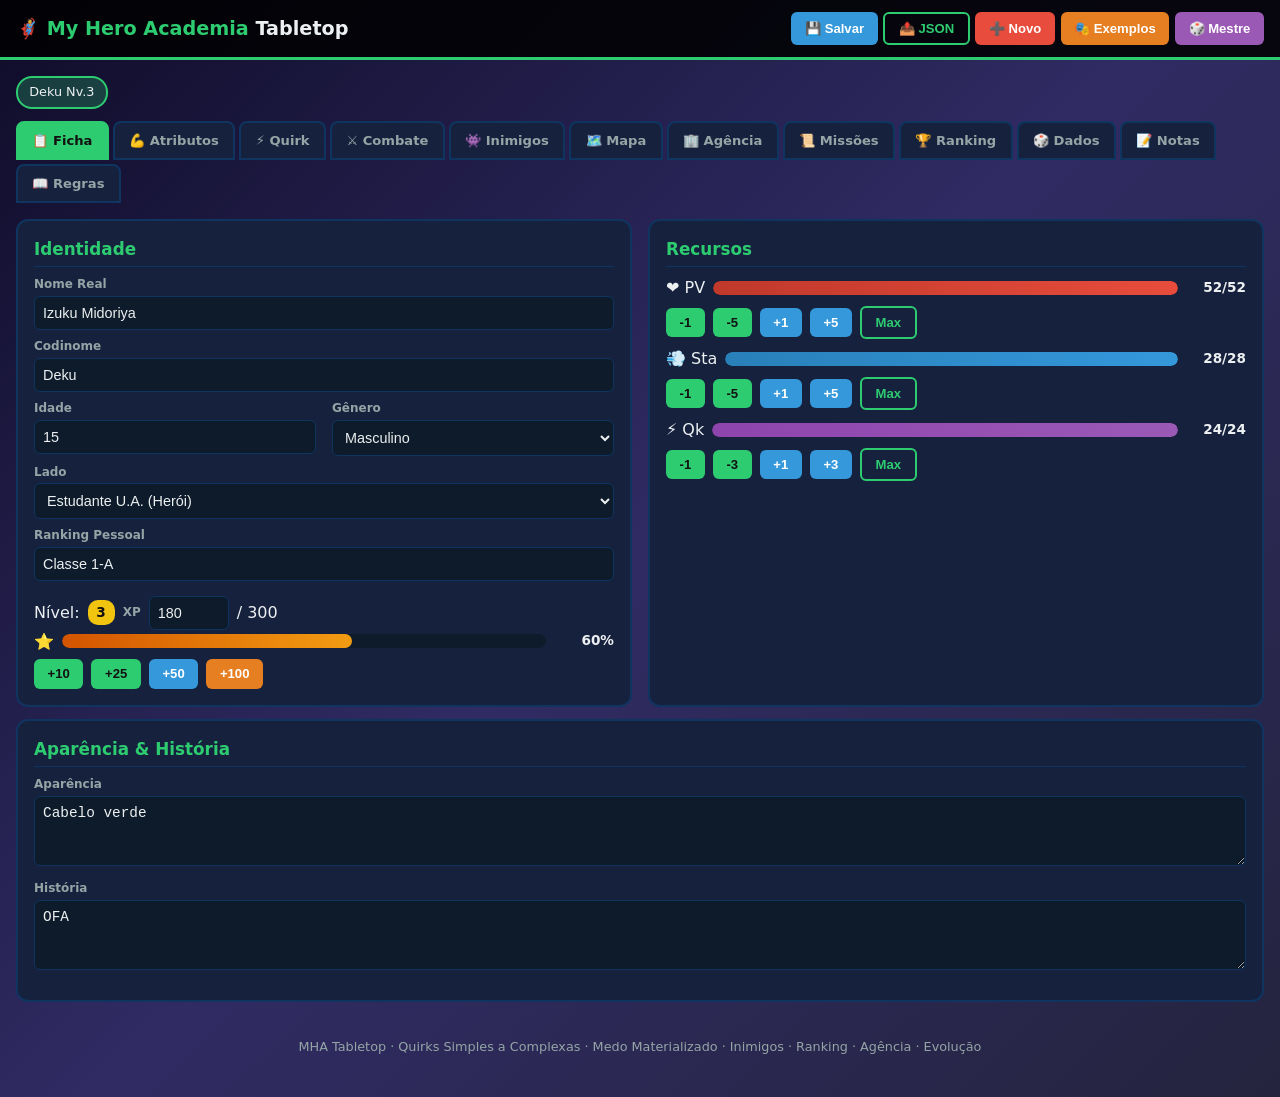
==== index.html @ 3d757f5c "Add files via upload" ====
<!DOCTYPE html>
<html lang="pt-BR">
<head>
  <meta charset="UTF-8">
  <meta name="viewport" content="width=device-width, initial-scale=1.0">
  <title>MHA Tabletop RPG — Quirks Complexas</title>
  <link rel="stylesheet" href="style.css">
</head>
<body>
  <header>
    <h1>🦸 <span>My Hero Academia</span> Tabletop</h1>
    <div class="btns">
      <button class="b" id="btnSave">💾 Salvar</button>
      <button class="g" id="btnExport">📤 JSON</button>
      <button class="d" id="btnNew">➕ Novo</button>
      <button class="o" id="btnPreset">🎭 Exemplos</button>
      <button class="p" id="btnMestre">🎲 Mestre</button>
    </div>
  </header>

  <div class="wrap">
    <div class="chips" id="charChips"></div>

    <div class="tabs" id="tabs">
      <div class="tab on" data-p="ficha">📋 Ficha</div>
      <div class="tab" data-p="atributos">💪 Atributos</div>
      <div class="tab" data-p="quirk">⚡ Quirk</div>
      <div class="tab" data-p="combate">⚔️ Combate</div>
      <div class="tab" data-p="inimigos">👾 Inimigos</div>
      <div class="tab" data-p="mapa">🗺️ Mapa</div>
      <div class="tab" data-p="agencia">🏢 Agência</div>
      <div class="tab" data-p="missoes">📜 Missões</div>
      <div class="tab" data-p="ranking">🏆 Ranking</div>
      <div class="tab" data-p="dados">🎲 Dados</div>
      <div class="tab" data-p="notas">📝 Notas</div>
      <div class="tab" data-p="regras">📖 Regras</div>
      <div class="tab hid" data-p="mestre" id="tabMestre">🎲 Mestre</div>
    </div>

    <!-- FICHA -->
    <div class="panel on" id="p-ficha">
      <div class="grid">
        <div class="card" id="idCard">
          <h2>Identidade</h2>
          <label>Nome Real</label><input id="nome" type="text" placeholder="Izuku Midoriya">
          <label>Codinome</label><input id="codinome" type="text" placeholder="Deku">
          <div class="grid">
            <div><label>Idade</label><input id="idade" type="number" value="15" min="1"></div>
            <div><label>Gênero</label><select id="genero">
                <option>Masculino</option>
                <option>Feminino</option>
                <option>Outro</option>
              </select></div>
          </div>
          <label>Lado</label>
          <select id="lado">
            <option>Estudante U.A. (Herói)</option>
            <option>Herói Profissional</option>
            <option>Vilão</option>
            <option>Vigilante</option>
            <option>Civil / Quirkless</option>
            <option>Liga dos Vilões</option>
          </select>
          <label>Ranking Pessoal</label><input id="ranking" type="text" placeholder="Classe 1-A / Rank C">
          <div id="vilBox" class="hid">
            <label>Organização</label><input id="orgV" type="text">
            <label>Objetivo</label><textarea id="objV"></textarea>
            <label>Perigo</label><select id="perigo">
              <option>C</option>
              <option>B</option>
              <option selected>A</option>
              <option>S</option>
              <option>SS</option>
            </select>
          </div>
          <div class="row" style="margin-top:.4rem">
            <span>Nível:</span> <span class="lv" id="lv">1</span>
            <label style="margin:0">XP</label>
            <input id="xp" type="number" value="0" min="0" style="width:80px;margin:0">
            <span>/ <span id="xpNeed">100</span></span>
          </div>
          <div class="bar-wrap"><span>⭐</span>
            <div class="bar">
              <div class="fill xp" id="xpBar" style="width:0%"></div>
            </div><span class="val" id="xpPct">0%</span>
          </div>
          <div class="row"><button id="xp10">+10</button><button id="xp25">+25</button><button class="b"
              id="xp50">+50</button><button class="o" id="xp100">+100</button></div>
        </div>
        <div class="card">
          <h2>Recursos</h2>
          <div class="bar-wrap"><span>❤️ PV</span>
            <div class="bar">
              <div class="fill hp" id="hpBar" style="width:100%"></div>
            </div><span class="val"><span id="hpA">30</span>/<span id="hpM">30</span></span>
          </div>
          <div class="row"><button data-r="hp" data-n="-1">-1</button><button data-r="hp" data-n="-5">-5</button><button
              class="b" data-r="hp" data-n="1">+1</button><button class="b" data-r="hp" data-n="5">+5</button><button
              class="g" data-r="hp" data-n="max">Max</button></div>
          <div class="bar-wrap" style="margin-top:.5rem"><span>💨 Sta</span>
            <div class="bar">
              <div class="fill st" id="stBar" style="width:100%"></div>
            </div><span class="val"><span id="stA">20</span>/<span id="stM">20</span></span>
          </div>
          <div class="row"><button data-r="st" data-n="-1">-1</button><button data-r="st" data-n="-5">-5</button><button
              class="b" data-r="st" data-n="1">+1</button><button class="b" data-r="st" data-n="5">+5</button><button
              class="g" data-r="st" data-n="max">Max</button></div>
          <div class="bar-wrap" style="margin-top:.5rem"><span>⚡ Qk</span>
            <div class="bar">
              <div class="fill qk" id="qkBar" style="width:100%"></div>
            </div><span class="val"><span id="qkA">15</span>/<span id="qkM">15</span></span>
          </div>
          <div class="row"><button data-r="qk" data-n="-1">-1</button><button data-r="qk" data-n="-3">-3</button><button
              class="b" data-r="qk" data-n="1">+1</button><button class="b" data-r="qk" data-n="3">+3</button><button
              class="g" data-r="qk" data-n="max">Max</button></div>
        </div>
      </div>
      <div class="card">
        <h2>Aparência & História</h2>
        <label>Aparência</label><textarea id="apar"></textarea>
        <label>História</label><textarea id="hist"></textarea>
      </div>
    </div>

    <!-- ATRIBUTOS -->
    <div class="panel" id="p-atributos">
      <div class="grid">
        <div class="card">
          <h2>Oficiais (1-10)</h2>
          <div class="srow"><span class="slab">💥 Poder</span><input id="aPod" type="number" min="1" max="10" value="3"
              style="width:55px">
            <div class="sbar">
              <div class="sfill" id="bPod"></div>
            </div>
          </div>
          <div class="srow"><span class="slab">🏃 Velocidade</span><input id="aVel" type="number" min="1" max="10"
              value="3" style="width:55px">
            <div class="sbar">
              <div class="sfill" id="bVel"></div>
            </div>
          </div>
          <div class="srow"><span class="slab">🎯 Técnica</span><input id="aTec" type="number" min="1" max="10"
              value="3" style="width:55px">
            <div class="sbar">
              <div class="sfill" id="bTec"></div>
            </div>
          </div>
          <div class="srow"><span class="slab">🧠 Inteligência</span><input id="aInt" type="number" min="1" max="10"
              value="3" style="width:55px">
            <div class="sbar">
              <div class="sfill" id="bInt"></div>
            </div>
          </div>
          <div class="srow"><span class="slab">🤝 Cooperatividade</span><input id="aCoo" type="number" min="1" max="10"
              value="3" style="width:55px">
            <div class="sbar">
              <div class="sfill" id="bCoo"></div>
            </div>
          </div>
        </div>
        <div class="card">
          <h2>Sistema (d20)</h2>
          <div class="grid">
            <div><label>Força</label><input id="sFor" type="number" value="10" min="1" max="30"></div>
            <div><label>Agilidade</label><input id="sAgi" type="number" value="10" min="1" max="30"></div>
            <div><label>Resistência</label><input id="sRes" type="number" value="10" min="1" max="30"></div>
            <div><label>Inteligência</label><input id="sInt" type="number" value="10" min="1" max="30"></div>
            <div><label>Carisma</label><input id="sCar" type="number" value="10" min="1" max="30"></div>
            <div><label>Controle Quirk</label><input id="sCon" type="number" value="10" min="1" max="30"></div>
          </div>
          <div style="margin-top:.6rem;background:#0d1b2a;padding:.5rem;border-radius:8px"><strong>Mods:</strong> <span
              id="mods" style="color:var(--y)"></span></div>
          <button class="b" id="btnRecalc" style="margin-top:.5rem">🔄 Recalcular Recursos</button>
        </div>
      </div>
    </div>

    <!-- QUIRK + EVOLUÇÃO -->
    <div class="panel" id="p-quirk">
      <div class="grid">
        <div class="card">
          <h2>Quirk</h2>
          <label>Nome</label><input id="qNome" type="text" placeholder="Ex: One For All / Medo Materializado">
          <label>Tipo</label>
          <select id="qTipo">
            <option>Emitter</option>
            <option>Transformation</option>
            <option>Mutant</option>
            <option>Composite / Especial</option>
          </select>
          <label>Complexidade</label>
          <select id="qComp">
            <option value="simples">Simples (efeito direto e fixo)</option>
            <option value="moderada">Moderada (condições ou escala)</option>
            <option value="complexa" selected>Complexa (narrativa / crença / variáveis)</option>
          </select>
          <label>Descrição Geral</label><textarea id="qDesc" placeholder="O que o Quirk faz em poucas palavras"></textarea>
          <label>Mecânica Especial (regras detalhadas)</label>
          <textarea id="qMec" style="min-height:90px" placeholder="Ex: O poder escala com o número de NPCs que acreditam no herói. 1-3 crentes = nível básico; 4-10 = +1d6; 11+ = vantagem e efeito maximizado. O Mestre determina a crença dos NPCs baseado em ações, reputação e narrativa."></textarea>
          <label>Limitações / Preço</label><textarea id="qLim" placeholder="Ex: Precisa de pelo menos 1 crente; se ninguém acreditar, o Quirk falha ou causa feedback"></textarea>
          <div class="grid">
            <div><label>Custo Energia base</label><input id="qCusto" type="number" value="2" min="0"></div>
            <div><label>Nível do Quirk</label><input id="qLv" type="number" value="1" min="1" max="10"></div>
          </div>
          <label>Alcance</label><input id="qAlc" type="text" placeholder="Ex: Toque / 10m / Visual / Global (com crença)">
          <label>Duração</label><input id="qDur" type="text" placeholder="Ex: Instantâneo / 1 turno / Enquanto houver crentes">
          <label>XP do Quirk</label><input id="qXP" type="number" value="0" min="0">
          <div class="bar-wrap"><span>Quirk XP</span>
            <div class="bar">
              <div class="fill xp" id="qXPBar" style="width:0%"></div>
            </div><span class="val" id="qXPPct">0%</span>
          </div>
          <div class="row"><button id="qxp10">+10 QXP</button><button id="qxp25">+25 QXP</button><button class="o"
              id="btnEvolve">⚡ Evoluir Quirk</button></div>
        </div>
        <div class="card">
          <h2>Habilidades & Técnicas</h2>
          <div id="abList"></div>
          <input id="abN" type="text" placeholder="Nome da habilidade / técnica">
          <textarea id="abD" placeholder="Descrição + custo + condições especiais" style="min-height:50px"></textarea>
          <button id="btnAddAb">➕ Adicionar</button>
          <div style="margin-top:.8rem;background:#0d1b2a;padding:.6rem;border-radius:8px;font-size:.82rem;color:var(--m)">
            <strong style="color:var(--y)">Evolução de Quirk:</strong><br>
            Precisa de QXP = Nível do Quirk × 50.<br>
            Ao evoluir: +1 Nível de Quirk, pode reduzir limitação, aumentar escala, criar nova habilidade ou aprimorar mecânica complexa (Mestre aprova).
          </div>
          <div style="margin-top:.8rem;background:#0d1b2a;padding:.6rem;border-radius:8px;font-size:.82rem;color:var(--m)">
            <strong style="color:var(--y)">Como adaptar Quirks complexas:</strong><br>
            • <strong>Simples:</strong> efeito fixo (ex: jato de fogo 2d6, custo 2).<br>
            • <strong>Moderada:</strong> tem escala ou condição (ex: mais forte com velocidade).<br>
            • <strong>Complexa:</strong> depende de narrativa, NPCs, crença, emoções, etc. O Mestre julga o efeito caso a caso usando a Mecânica Especial.
          </div>
        </div>
      </div>
      <div class="card" style="margin-top:1rem">
        <h2>Exemplos de Quirks (copie e adapte)</h2>
        <div style="font-size:.85rem;color:var(--m);line-height:1.5">
          <p style="margin-bottom:.5rem"><strong style="color:var(--g)">Simples — Explosão (Bakugo):</strong> Emitter. Cria explosões nas mãos usando suor nitroglicerina. Custo 2. Limitação: fadiga e suor necessário.</p>
          <p style="margin-bottom:.5rem"><strong style="color:var(--y)">Moderada — Hardening (Kirishima):</strong> Transformation. Endurece o corpo. Custo 1/turno. Escala com Nível do Quirk (mais resistência).</p>
          <p style="margin-bottom:.5rem"><strong style="color:var(--o)">Complexa — Medo Materializado (exemplo original):</strong> Emitter / Especial. O usuário sente o medo das pessoas próximas e materializa manifestações físicas desse medo (criaturas, objetos, distorções). Quanto mais intenso e compartilhado o medo, mais poderosas e duradouras as manifestações. O usuário sofre feedback emocional proporcional.</p>
          <p style="margin-bottom:.5rem"><strong style="color:var(--p)">Complexa — New Order (inspirado):</strong> Pode impor regras temporárias na realidade falando, mas só funciona se o alvo ou testemunhas aceitarem minimamente a autoridade do usuário. Custo alto + desgaste mental.</p>
        </div>
        <button class="b" id="btnExMedo" style="margin-top:.5rem">📋 Carregar exemplo "Medo Materializado"</button>
      </div>
    </div>

    <!-- COMBATE -->
    <div class="panel" id="p-combate">
      <div class="grid">
        <div class="card">
          <h2>Iniciativa</h2>
          <div class="row">
            <input id="iName" type="text" placeholder="Nome" style="flex:1">
            <input id="iVal" type="number" placeholder="Ini" style="width:70px">
            <button id="btnAddIni">➕</button>
          </div>
          <ul class="ilist" id="iList"></ul>
          <div class="row" style="margin-top:.4rem">
            <button class="b" id="btnNext">➡️ Próximo</button>
            <button class="d" id="btnClrIni">Limpar</button>
            <button class="g" id="btnRollIni">🎲 Rolar Todos</button>
          </div>
          <h2 style="margin-top:1rem">Atacar</h2>
          <label>CA do Alvo (0 = 12 padrão)</label><input id="alvoCA" type="number" value="12" min="0">
          <label>Nome do Alvo</label><input id="alvoNome" type="text" placeholder="Vilão / Inimigo">
          <div style="display:flex;flex-direction:column;gap:.35rem;margin-top:.4rem">
            <button id="atkBas">👊 Ataque Básico (1d6+Poder/2)</button>
            <button class="p" id="atkEsp">💥 Especial −3 Energia (2d6+Poder)</button>
            <button class="b" id="atkQuirk">⚡ Quirk −custo (1d8+Ctrl/2)</button>
            <button class="o" id="atkPlus">🔥 PLUS ULTRA! −5 (vantagem + 2d6+Poder)</button>
          </div>
          <div id="atkRes" class="res hid"></div>
        </div>
        <div class="card">
          <h2>Log de Combate</h2>
          <div class="log" id="cLog" style="max-height:360px"></div>
          <div class="row" style="margin-top:.5rem">
            <button class="g" id="actEsq">🛡️ Esquiva</button>
            <button class="b" id="actDef">🧱 Defesa (+2 CA)</button>
            <button class="d" id="clrLog">Limpar Log</button>
          </div>
        </div>
      </div>
    </div>

    <!-- INIMIGOS -->
    <div class="panel" id="p-inimigos">
      <div class="grid">
        <div class="card">
          <h2>👾 Criar / Gerar Inimigo</h2>
          <label>Nome</label><input id="enNome" type="text" placeholder="deixe vazio para gerar">
          <label>Tipo</label>
          <select id="enTipo">
            <option>Vilão Rank C</option>
            <option>Vilão Rank B</option>
            <option selected>Vilão Rank A</option>
            <option>Vilão Rank S</option>
            <option>Lacaio</option>
            <option>Nomu</option>
            <option>Herói Rival</option>
          </select>
          <div class="row" style="margin-top:.4rem">
            <button class="b" id="btnGenEn">🎲 Gerar</button>
            <button class="d" id="btnAddEn">➕ Adicionar Manual</button>
            <button class="g" id="btnClrEn">Limpar Lista</button>
          </div>
          <div style="margin-top:.8rem">
            <label>PV</label><input id="enPV" type="number" value="25">
            <label>CA</label><input id="enCA" type="number" value="13">
            <label>Poder</label><input id="enPod" type="number" value="3">
            <label>Quirk</label><input id="enQuirk" type="text" placeholder="Nome do Quirk">
          </div>
        </div>
        <div class="card">
          <h2>Inimigos Ativos</h2>
          <div id="enList"></div>
        </div>
      </div>
    </div>

    <!-- MAPA -->
    <div class="panel" id="p-mapa">
      <div class="card">
        <h2>🗺️ Mapa</h2>
        <div class="row" style="margin-bottom:.6rem">
          <button class="b" id="mmChar">👤 Personagem</button>
          <button class="g" id="mmWall">🧱 Parede</button>
          <button class="o" id="mmCover">🛡️ Cobertura</button>
          <button class="d" id="mmClear">🗑️ Limpar célula</button>
          <button class="p" id="mmReset">🔄 Reset</button>
          <select id="mapSize">
            <option value="8">8×8</option>
            <option value="10" selected>10×10</option>
            <option value="12">12×12</option>
          </select>
        </div>
        <div style="overflow:auto">
          <div class="mgrid" id="mapGrid"></div>
        </div>
        <p style="margin-top:.5rem;font-size:.8rem;color:var(--m)">Célula: <strong id="selCell">—</strong> · Tokens:
          <span id="mapN">0</span></p>
      </div>
    </div>

    <!-- AGÊNCIA -->
    <div class="panel" id="p-agencia">
      <div class="grid">
        <div class="card">
          <h2>🏢 Agência</h2>
          <label>Nome</label><input id="agNome" type="text" placeholder="Might Agency">
          <label>Líder</label><input id="agLider" type="text">
          <label>Rank</label>
          <select id="agRank">
            <option>D</option>
            <option>C</option>
            <option selected>B</option>
            <option>A</option>
            <option>S</option>
          </select>
          <label>Reputação (0-100)</label><input id="agRep" type="number" value="20" min="0" max="100">
          <div class="bar-wrap"><span>Rep</span>
            <div class="bar">
              <div class="fill xp" id="agRepBar" style="width:20%"></div>
            </div><span class="val" id="agRepV">20</span>
          </div>
          <label>XP da Agência</label><input id="agXP" type="number" value="0" min="0">
          <div class="row"><button id="agxp10">+10 AXP</button><button id="agxp25">+25 AXP</button><button class="o"
              id="btnAgRank">⬆️ Subir Rank</button></div>
          <label>Membros</label><textarea id="agMem"></textarea>
          <label>Recursos</label><textarea id="agRec"></textarea>
        </div>
        <div class="card">
          <h2>Rank da Agência</h2>
          <ul style="padding-left:1.1rem;font-size:.85rem;color:var(--m)">
            <li><strong>D:</strong> 0 Rep · missões locais · +5 XP</li>
            <li><strong>C:</strong> 20 Rep · 1 sidekick · +10 XP</li>
            <li><strong>B:</strong> 40 Rep · 2-3 sidekicks · +15 XP</li>
            <li><strong>A:</strong> 65 Rep · equipe · +25 XP</li>
            <li><strong>S:</strong> 85 Rep · recursos máximos · +40 XP</li>
          </ul>
          <p style="font-size:.82rem;color:var(--m);margin-top:.6rem">Para subir de rank: Reputação mínima + XP da
            Agência (Rank×100).</p>
          <button class="b" id="btnAgMis" style="margin-top:.5rem">📋 Gerar Missão de Agência</button>
          <div id="agMisOut"
            style="margin-top:.5rem;background:#0d1b2a;padding:.6rem;border-radius:8px;font-size:.84rem;color:var(--m);min-height:50px">
          </div>
        </div>
      </div>
    </div>

    <!-- MISSÕES -->
    <div class="panel" id="p-missoes">
      <div class="grid">
        <div class="card">
          <h2>📜 Nova Missão</h2>
          <label>Título</label><input id="mTit" type="text">
          <label>Tipo</label>
          <select id="mTipo">
            <option>Patrulha</option>
            <option>Resgate</option>
            <option>Combate</option>
            <option>Investigação</option>
            <option>Treinamento</option>
            <option>Agência</option>
            <option>Vilão</option>
          </select>
          <label>Descrição</label><textarea id="mDesc"></textarea>
          <label>XP</label><input id="mXP" type="number" value="50">
          <label>Recompensa</label><input id="mRew" type="text" placeholder="item, ranking, QXP...">
          <button id="btnAddMis">➕ Adicionar</button>
        </div>
        <div class="card">
          <h2>Missões</h2>
          <div id="mList"></div>
          <div class="row" style="margin-top:.5rem">
            <button class="b" id="btnCompMis">✅ Completar</button>
            <button class="d" id="btnClrMis">Limpar Feitas</button>
          </div>
        </div>
      </div>
    </div>

    <!-- RANKING -->
    <div class="panel" id="p-ranking">
      <div class="card">
        <h2>🏆 Sistema de Ranking</h2>
        <p style="font-size:.88rem;color:var(--m);margin-bottom:.8rem">Ranking pessoal e de agência sobem com missões,
          combates e reputação.</p>
        <div class="grid">
          <div>
            <h3 style="color:var(--y);margin-bottom:.4rem">Ranking Pessoal (Heróis)</h3>
            <ul style="padding-left:1.1rem;font-size:.85rem;color:var(--m)">
              <li><strong>Rank C:</strong> Estudante / iniciante</li>
              <li><strong>Rank B:</strong> Herói provisório / sidekick forte</li>
              <li><strong>Rank A:</strong> Herói profissional consolidado</li>
              <li><strong>Rank S:</strong> Top 10 / símbolo nacional</li>
            </ul>
            <label style="margin-top:.6rem">Seu Rank Atual</label>
            <select id="rankPessoal">
              <option>C</option>
              <option>B</option>
              <option selected>A</option>
              <option>S</option>
            </select>
            <label>Pontos de Ranking</label><input id="rankPts" type="number" value="0" min="0">
            <div class="row"><button id="rp10">+10 pts</button><button id="rp25">+25 pts</button><button class="o"
                id="btnUpRank">⬆️ Avaliar Rank</button></div>
          </div>
          <div>
            <h3 style="color:var(--y);margin-bottom:.4rem">Como subir</h3>
            <ul style="padding-left:1.1rem;font-size:.85rem;color:var(--m)">
              <li>Missão concluída: +10–40 pts</li>
              <li>Derrotar vilão Rank igual ou maior: +15–50 pts</li>
              <li>Salvar civis / ação heroica: +5–20 pts</li>
              <li>Falha pública / dano colateral: −10 pts</li>
            </ul>
            <p style="font-size:.82rem;color:var(--m);margin-top:.5rem">
              C→B: 50 pts · B→A: 120 pts · A→S: 250 pts
            </p>
            <div id="rankMsg"
              style="margin-top:.6rem;background:#0d1b2a;padding:.6rem;border-radius:8px;font-size:.84rem;color:var(--m)">
            </div>
          </div>
        </div>
      </div>
    </div>

    <!-- DADOS -->
    <div class="panel" id="p-dados">
      <div class="grid">
        <div class="card">
          <h2>Dados</h2>
          <div class="row" style="margin-bottom:.5rem">
            <button class="dbtn" data-d="4">d4</button><button class="dbtn" data-d="6">d6</button>
            <button class="dbtn" data-d="8">d8</button><button class="dbtn" data-d="10">d10</button>
            <button class="dbtn" data-d="12">d12</button><button class="dbtn" data-d="20">d20</button>
            <button class="dbtn" data-d="100">d100</button>
          </div>
          <div class="row"><label style="margin:0">Qtd</label><input id="dQty" type="number" value="1" min="1"
              style="width:55px;margin:0">
            <label style="margin:0">Mod</label><input id="dMod" type="number" value="0" style="width:55px;margin:0">
            <button class="b" id="btnRoll20">Rolar d20</button>
          </div>
          <div class="dres" id="dRes">—</div>
          <div class="log" id="dLog"></div>
        </div>
        <div class="card">
          <h2>Testes</h2>
          <div class="grid">
            <button data-t="Força">Força</button><button data-t="Agilidade">Agilidade</button>
            <button data-t="Resistência">Resistência</button><button data-t="Inteligência">Inteligência</button>
            <button data-t="Carisma">Carisma</button><button data-t="Controle">Controle</button>
          </div>
          <div class="row" style="margin-top:.6rem">
            <button class="b" id="btnAdv">✨ Vantagem</button>
            <button class="d" id="btnDis">⚠️ Desvantagem</button>
          </div>
        </div>
      </div>
    </div>

    <!-- NOTAS -->
    <div class="panel" id="p-notas">
      <div class="grid">
        <div class="card">
          <h2>Inventário</h2><textarea id="inv" style="min-height:160px"></textarea>
        </div>
        <div class="card">
          <h2>Notas</h2><textarea id="notas" style="min-height:160px"></textarea>
        </div>
      </div>
      <div class="card">
        <h2>Relacionamentos</h2><textarea id="rel" style="min-height:70px"></textarea>
      </div>
    </div>

    <!-- MESTRE -->
    <div class="panel" id="p-mestre">
      <div class="grid">
        <div class="card">
          <h2>Gerar NPC</h2>
          <select id="nTipo">
            <option>Estudante</option>
            <option>Herói</option>
            <option>Vilão Rank C</option>
            <option>Vilão Rank B</option>
            <option>Vilão Rank A</option>
            <option>Vilão Rank S</option>
          </select>
          <input id="nNome" type="text" placeholder="Nome (vazio=auto)">
          <div class="row"><button class="b" id="btnGenNPC">🎲 Gerar</button><button class="d" id="btnGenVil">😈
              Vilão</button></div>
          <div id="nList" style="margin-top:.7rem"></div>
        </div>
        <div class="card">
          <h2>Ferramentas</h2>
          <button id="mEnc" style="width:100%;margin-bottom:.3rem">🎲 Encontro</button>
          <button class="o" id="mCom" style="width:100%;margin-bottom:.3rem">⚡ Complicação</button>
          <button class="b" id="mRew" style="width:100%;margin-bottom:.3rem">🎁 Recompensa</button>
          <div class="log" id="mLog" style="margin-top:.5rem;max-height:180px"></div>
        </div>
      </div>
    </div>

    
    <!-- REGRAS -->
    <div class="panel" id="p-regras">
      <div class="card">
        <h2>📖 Regras Completas do Sistema</h2>

        <h3 style="color:var(--y);margin:.8rem 0 .4rem">1. Criação de Personagem (Jogador)</h3>
        <ol style="padding-left:1.2rem;font-size:.88rem;color:var(--m)">
          <li>Clique em <strong>➕ Novo</strong> (ou carregue um exemplo com o botão 🎭 Exemplos).</li>
          <li>Preencha a aba <strong>📋 Ficha</strong>: Nome real, Codinome, Idade, Gênero, Lado (Estudante U.A., Herói Profissional, Vilão, Vigilante, etc.). Se escolher Vilão ou Liga dos Vilões, aparece bloco extra (Organização, Objetivo, Nível de Perigo).</li>
          <li>Aba <strong>💪 Atributos</strong>: Oficiais (1-10) e Sistema (d20). Clique em <strong>🔄 Recalcular Recursos</strong> para gerar PV, Stamina e Energia de Quirk automaticamente.</li>
          <li>Aba <strong>⚡ Quirk</strong> → coração do sistema (veja seção específica abaixo).</li>
          <li>Preencha Aparência, História, Inventário, Notas e Relacionamentos.</li>
          <li>Clique em <strong>💾 Salvar</strong>. O personagem fica salvo no navegador e aparece como chip no topo.</li>
        </ol>
        <p style="font-size:.85rem;color:var(--m);margin-top:.4rem"><strong>Dica:</strong> Use os botões de XP (+10, +25, +50, +100) e evolua o personagem e o Quirk conforme a campanha avança.</p>

        <h3 style="color:var(--y);margin:.8rem 0 .4rem">2. Criação de NPCs e Vilões</h3>
        <p style="font-size:.88rem;color:var(--m);margin-bottom:.3rem"><strong>A) Aba 👾 Inimigos (rápida)</strong></p>
        <ul style="padding-left:1.2rem;font-size:.88rem;color:var(--m)">
          <li>Escolha o tipo (Vilão Rank C/B/A/S, Lacaio, Nomu, Herói Rival).</li>
          <li>Clique em <strong>🎲 Gerar</strong> ou preencha manualmente e <strong>➕ Adicionar Manual</strong>.</li>
          <li>Depois pode usar como Alvo, adicionar na iniciativa ou tirar PV rapidamente.</li>
        </ul>
        <p style="font-size:.88rem;color:var(--m);margin:.4rem 0 .3rem"><strong>B) Aba 🎲 Mestre (mais completa)</strong></p>
        <ul style="padding-left:1.2rem;font-size:.88rem;color:var(--m)">
          <li>Ative o modo Mestre no canto superior direito.</li>
          <li>Gere NPCs de qualquer tipo e use as ferramentas: Encontro, Complicação e Recompensa.</li>
        </ul>
        <p style="font-size:.85rem;color:var(--m);margin-top:.4rem"><strong>Balanceamento sugerido:</strong> Rank C (ameaça local) · Rank B (desafio 1-2 heróis) · Rank A (combate sério de grupo) · Rank S / Nomu (boss de arco).</p>

        <h3 style="color:var(--y);margin:.8rem 0 .4rem">3. Sistema de Rolagem de Dados</h3>
        <p style="font-size:.88rem;color:var(--m);margin-bottom:.4rem">O sistema usa <strong>d20</strong> (estilo heroico/cinematográfico), ideal para My Hero Academia.</p>
        <table style="width:100%;font-size:.84rem;color:var(--m);border-collapse:collapse;margin-bottom:.5rem">
          <tr style="border-bottom:1px solid var(--bd)"><th style="text-align:left;padding:.3rem">Situação</th><th style="text-align:left;padding:.3rem">Rolagem</th><th style="text-align:left;padding:.3rem">Observação</th></tr>
          <tr style="border-bottom:1px solid #1a2a3a"><td style="padding:.3rem">Teste de atributo</td><td style="padding:.3rem">d20 + modificador</td><td style="padding:.3rem">Mod = (atributo − 10) / 2</td></tr>
          <tr style="border-bottom:1px solid #1a2a3a"><td style="padding:.3rem">Ataque</td><td style="padding:.3rem">d20 + Técnica (ou Força) vs CA</td><td style="padding:.3rem">Crítico no 20 · Falha crítica no 1</td></tr>
          <tr style="border-bottom:1px solid #1a2a3a"><td style="padding:.3rem">Iniciativa</td><td style="padding:.3rem">d20 + Agilidade</td><td style="padding:.3rem">—</td></tr>
          <tr style="border-bottom:1px solid #1a2a3a"><td style="padding:.3rem">Dano Básico</td><td style="padding:.3rem">1d6 + Poder/2</td><td style="padding:.3rem">—</td></tr>
          <tr style="border-bottom:1px solid #1a2a3a"><td style="padding:.3rem">Dano Especial</td><td style="padding:.3rem">2d6 + Poder</td><td style="padding:.3rem">Custa 3 de Energia</td></tr>
          <tr style="border-bottom:1px solid #1a2a3a"><td style="padding:.3rem">Dano de Quirk</td><td style="padding:.3rem">1d8 + Controle/2 (ou mecânica especial)</td><td style="padding:.3rem">Custa o valor do Quirk</td></tr>
          <tr><td style="padding:.3rem">Plus Ultra</td><td style="padding:.3rem">Vantagem + 2d6 + Poder</td><td style="padding:.3rem">Custa 5 de Energia</td></tr>
        </table>
        <p style="font-size:.85rem;color:var(--m)"><strong>Vantagem / Desvantagem:</strong> role 2d20 e fique com o melhor (ou pior). O d20 combina com o tom heroico de MHA e gera momentos épicos com críticos e falhas.</p>

        <h3 style="color:var(--y);margin:.8rem 0 .4rem">4. Combate Rápido</h3>
        <ol style="padding-left:1.2rem;font-size:.88rem;color:var(--m)">
          <li>Iniciativa: d20 + Agilidade</li>
          <li>No turno: mover + 1 ação</li>
          <li>Ataque: d20 + Técnica (ou Força) vs CA do alvo</li>
          <li>Acertou (≥ CA) → rola dano e anota</li>
          <li>Crítico (20): dano ×2 · Falha (1): errou + complicação</li>
        </ol>

        <h3 style="color:var(--y);margin:.8rem 0 .4rem">5. Sistema de Quirks — Simples a Complexas</h3>
        <p style="font-size:.88rem;color:var(--m);margin-bottom:.4rem">O sistema aceita qualquer Quirk, desde os mais diretos até os mais narrativos e condicionais.</p>

        <h4 style="color:var(--g);margin:.5rem 0 .2rem">Classificação de Complexidade</h4>
        <ul style="padding-left:1.2rem;font-size:.88rem;color:var(--m)">
          <li><strong>Simples:</strong> Efeito direto e previsível. Custo fixo. Ex: jato de fogo, super força, endurecimento.</li>
          <li><strong>Moderada:</strong> Tem escala, condição ou variável controlável. Ex: quanto mais rápido corre, mais forte fica.</li>
          <li><strong>Complexa:</strong> Depende de fatores externos, narrativa, NPCs, emoções, medo, regras impostas etc. O Mestre julga usando a “Mecânica Especial” da ficha.</li>
        </ul>

        <h4 style="color:var(--g);margin:.5rem 0 .2rem">Como criar qualquer Quirk</h4>
        <ol style="padding-left:1.2rem;font-size:.88rem;color:var(--m)">
          <li><strong>Nome + Tipo</strong> (Emitter / Transformation / Mutant / Composite).</li>
          <li><strong>Descrição geral</strong> — o que faz em 1-2 frases.</li>
          <li><strong>Mecânica Especial</strong> — regras detalhadas, escalas, condições e o que o Mestre precisa decidir.</li>
          <li><strong>Limitações / Preço</strong> — o que impede abuso (custo, fadiga, risco, feedback emocional etc.).</li>
          <li><strong>Alcance e Duração</strong>.</li>
          <li><strong>Habilidades / Técnicas</strong> — usos específicos (cada um com custo e condições).</li>
        </ol>

        <h4 style="color:var(--g);margin:.5rem 0 .2rem">Exemplo de Quirk Complexa: Medo Materializado</h4>
        <p style="font-size:.88rem;color:var(--m);margin-bottom:.4rem">
          O usuário sente o medo das pessoas próximas e materializa manifestações físicas desse medo (criaturas, objetos aterrorizantes, distorções). O poder, tamanho e duração dependem da <strong>intensidade e quantidade de medo</strong>. O usuário sofre feedback emocional.
        </p>
        <ul style="padding-left:1.2rem;font-size:.88rem;color:var(--m)">
          <li><strong>Medo baixo / isolado:</strong> manifestações fracas, curtas e fáceis de destruir.</li>
          <li><strong>Medo moderado (várias pessoas):</strong> criaturas ou obstáculos sólidos com PV e ataques próprios.</li>
          <li><strong>Medo intenso / pânico coletivo:</strong> manifestações poderosas, área maior, efeitos de status (medo, paralisia, confusão).</li>
          <li>Se o medo for superado (coragem, inspiração), as manifestações enfraquecem ou podem se voltar contra o usuário.</li>
        </ul>
        <p style="font-size:.85rem;color:var(--m);margin-top:.3rem">Ideal para Quirks que interagem com emoções e narrativa. O Mestre controla o nível de medo dos NPCs e o feedback que o usuário recebe.</p>

        <h4 style="color:var(--g);margin:.5rem 0 .2rem">Dicas para o Mestre</h4>
        <ul style="padding-left:1.2rem;font-size:.88rem;color:var(--m)">
          <li>Quirks complexas devem ter <strong>custo narrativo</strong> além do custo de energia (feedback emocional, risco, preço social).</li>
          <li>Nunca deixe o jogador decidir sozinho a intensidade do medo, crença ou qualquer fator externo — isso é responsabilidade do Mestre.</li>
          <li>Use a situação, a reputação dos personagens e as ações recentes para decidir o nível dos fatores externos.</li>
          <li>Permita evolução: ao subir o Nível do Quirk, o jogador pode melhorar a escala, reduzir limitações ou criar novas técnicas (sempre com sua aprovação).</li>
        </ul>

        <h3 style="color:var(--y);margin:.8rem 0 .4rem">6. XP / Ranking / Quirk / Agência</h3>
        <ul style="padding-left:1.2rem;font-size:.88rem;color:var(--m)">
          <li>XP personagem: Nível × 100 para subir</li>
          <li>QXP (Quirk): Nível do Quirk × 50 para evoluir</li>
          <li>Rank pessoal: pontos de ranking (missão/combate)</li>
          <li>Agência: Reputação + AXP para subir rank D→S</li>
        </ul>

        <h3 style="color:var(--y);margin:.8rem 0 .4rem">7. Fluxo de Jogo Recomendado</h3>
        <ol style="padding-left:1.2rem;font-size:.88rem;color:var(--m)">
          <li>Crie os personagens dos jogadores.</li>
          <li>Crie os vilões/NPCs na aba Inimigos ou Mestre.</li>
          <li>Use a aba 🗺️ Mapa se quiser combate tático.</li>
          <li>Role iniciativa → ataque → dano → anote no log.</li>
          <li>Para Quirks complexas: o jogador declara a intenção → o Mestre define os fatores externos → aplica o resultado da Mecânica Especial.</li>
          <li>Conceda XP, QXP, pontos de Ranking e Reputação de Agência conforme as ações.</li>
        </ol>

        <p style="text-align:center;margin-top:1.2rem;font-weight:900;color:var(--y);letter-spacing:2px">PLUS ULTRA!</p>
      </div>
    </div>

  <div class="foot">MHA Tabletop · Quirks Simples a Complexas · Medo Materializado · Inimigos · Ranking · Agência · Evolução</div>
  <script src="app.js"></script>
</body>
</html>
---- style.css ----
* {
      box-sizing: border-box;
      margin: 0;
      padding: 0
    }

    :root {
      --g: #2ecc71;
      --r: #e74c3c;
      --y: #f1c40f;
      --b: #3498db;
      --p: #9b59b6;
      --o: #e67e22;
      --bg: #0f0c29;
      --card: #16213e;
      --bd: #0f3460;
      --t: #ecf0f1;
      --m: #95a5a6
    }

    body {
      font-family: system-ui, -apple-system, sans-serif;
      background: linear-gradient(135deg, #0f0c29, #302b63, #24243e);
      color: var(--t);
      min-height: 100vh;
      line-height: 1.45
    }

    header {
      background: rgba(0, 0, 0, .85);
      border-bottom: 3px solid var(--g);
      padding: .75rem 1rem;
      display: flex;
      flex-wrap: wrap;
      gap: .5rem;
      align-items: center;
      justify-content: space-between;
      position: sticky;
      top: 0;
      z-index: 50
    }

    header h1 {
      font-size: 1.2rem
    }

    header h1 span {
      color: var(--g)
    }

    .btns {
      display: flex;
      flex-wrap: wrap;
      gap: .35rem
    }

    button {
      background: var(--g);
      color: #111;
      border: none;
      padding: .45rem .85rem;
      border-radius: 6px;
      font-weight: 700;
      cursor: pointer;
      font-size: .82rem
    }

    button:hover {
      filter: brightness(1.15)
    }

    button.b {
      background: var(--b);
      color: #fff
    }

    button.d {
      background: var(--r);
      color: #fff
    }

    button.g {
      background: transparent;
      border: 2px solid var(--g);
      color: var(--g)
    }

    button.o {
      background: var(--o);
      color: #fff
    }

    button.p {
      background: var(--p);
      color: #fff
    }

    .wrap {
      max-width: 1400px;
      margin: 0 auto;
      padding: 1rem
    }

    .chips {
      display: flex;
      flex-wrap: wrap;
      gap: .3rem;
      margin-bottom: .75rem
    }

    .chip {
      background: var(--bd);
      padding: .3rem .7rem;
      border-radius: 16px;
      cursor: pointer;
      font-size: .8rem;
      border: 2px solid transparent
    }

    .chip.on {
      border-color: var(--g);
      background: rgba(46, 204, 113, .25)
    }

    .chip.v {
      border-color: #c0392b
    }

    .tabs {
      display: flex;
      flex-wrap: wrap;
      gap: .25rem;
      margin-bottom: 1rem
    }

    .tab {
      background: var(--card);
      border: 2px solid var(--bd);
      color: var(--m);
      padding: .5rem .9rem;
      border-radius: 8px 8px 0 0;
      cursor: pointer;
      font-weight: 600;
      font-size: .82rem
    }

    .tab.on {
      background: var(--g);
      color: #111;
      border-color: var(--g)
    }

    .panel {
      display: none
    }

    .panel.on {
      display: block
    }

    .grid {
      display: grid;
      grid-template-columns: 1fr 1fr;
      gap: 1rem
    }

    @media(max-width:900px) {
      .grid {
        grid-template-columns: 1fr
      }
    }

    .card {
      background: var(--card);
      border: 2px solid var(--bd);
      border-radius: 12px;
      padding: 1rem;
      margin-bottom: .75rem
    }

    .card h2 {
      color: var(--g);
      font-size: 1.05rem;
      margin-bottom: .6rem;
      border-bottom: 1px solid var(--bd);
      padding-bottom: .3rem
    }

    .card.vil {
      border-color: #8e1a1a
    }

    .card.vil h2 {
      color: var(--r)
    }

    label {
      display: block;
      font-size: .75rem;
      color: var(--m);
      font-weight: 600;
      margin-bottom: .15rem
    }

    input,
    select,
    textarea {
      width: 100%;
      background: #0d1b2a;
      border: 1px solid var(--bd);
      color: var(--t);
      padding: .5rem;
      border-radius: 6px;
      font-size: .9rem;
      margin-bottom: .5rem
    }

    input:focus,
    select:focus,
    textarea:focus {
      outline: none;
      border-color: var(--g)
    }

    textarea {
      min-height: 70px;
      resize: vertical
    }

    .row {
      display: flex;
      gap: .5rem;
      flex-wrap: wrap;
      align-items: center
    }

    .bar-wrap {
      display: flex;
      align-items: center;
      gap: .5rem;
      margin-bottom: .4rem
    }

    .bar {
      flex: 1;
      height: 14px;
      background: #0d1b2a;
      border-radius: 7px;
      overflow: hidden
    }

    .fill {
      height: 100%;
      border-radius: 7px;
      transition: width .25s
    }

    .fill.hp {
      background: linear-gradient(90deg, #c0392b, #e74c3c)
    }

    .fill.st {
      background: linear-gradient(90deg, #2980b9, #3498db)
    }

    .fill.qk {
      background: linear-gradient(90deg, #8e44ad, #9b59b6)
    }

    .fill.xp {
      background: linear-gradient(90deg, #d35400, #f39c12)
    }

    .val {
      font-weight: 700;
      min-width: 60px;
      text-align: right;
      font-size: .85rem
    }

    .srow {
      display: flex;
      align-items: center;
      gap: .4rem;
      margin-bottom: .4rem
    }

    .slab {
      width: 110px;
      font-size: .85rem;
      font-weight: 600
    }

    .sbar {
      flex: 1;
      height: 10px;
      background: #0d1b2a;
      border-radius: 5px;
      overflow: hidden
    }

    .sfill {
      height: 100%;
      background: linear-gradient(90deg, var(--g), var(--y));
      transition: width .25s
    }

    .log {
      background: #0d1b2a;
      border-radius: 8px;
      padding: .6rem;
      max-height: 200px;
      overflow-y: auto;
      font-size: .8rem;
      color: var(--m)
    }

    .log div {
      border-bottom: 1px solid #1a2a3a;
      padding: .15rem 0
    }

    .ilist {
      list-style: none
    }

    .ilist li {
      display: flex;
      justify-content: space-between;
      padding: .4rem .6rem;
      background: #0d1b2a;
      margin-bottom: .3rem;
      border-radius: 6px;
      border-left: 4px solid var(--g)
    }

    .ilist li.cur {
      border-left-color: var(--y);
      background: #1a2a1a
    }

    .ab {
      background: #0d1b2a;
      border-radius: 8px;
      padding: .5rem;
      margin-bottom: .35rem;
      border-left: 3px solid var(--p)
    }

    .ab strong {
      color: var(--y)
    }

    .tag {
      display: inline-block;
      padding: .2rem .55rem;
      border-radius: 12px;
      font-size: .72rem;
      font-weight: 700;
      cursor: pointer;
      border: 2px solid transparent;
      margin: .15rem
    }

    .tag.on {
      border-color: #fff
    }

    .res {
      font-size: 1.05rem;
      font-weight: 700;
      padding: .6rem;
      border-radius: 8px;
      text-align: center;
      margin: .5rem 0
    }

    .hit {
      background: rgba(46, 204, 113, .2);
      color: var(--g)
    }

    .miss {
      background: rgba(231, 76, 60, .2);
      color: var(--r)
    }

    .crit {
      background: rgba(241, 196, 15, .25);
      color: var(--y)
    }

    .mgrid {
      display: grid;
      gap: 1px;
      background: #1a2a3a;
      width: fit-content;
      margin: 0 auto
    }

    .mcell {
      width: 44px;
      height: 44px;
      background: #0d1b2a;
      display: flex;
      align-items: center;
      justify-content: center;
      font-size: 1.2rem;
      cursor: pointer;
      position: relative
    }

    .mcell:hover {
      background: #152535
    }

    .mcell.sel {
      outline: 2px solid var(--y)
    }

    .mcell.wall {
      background: #2c3e50
    }

    .mcell.cover {
      background: #1a3a2a
    }

    .enemy {
      background: #1a0a0a;
      border: 1px solid #8e1a1a;
      border-radius: 10px;
      padding: .7rem;
      margin-bottom: .5rem
    }

    .enemy strong {
      color: var(--r)
    }

    .lv {
      display: inline-block;
      background: var(--y);
      color: #111;
      font-weight: 800;
      padding: .15rem .55rem;
      border-radius: 10px;
      font-size: .85rem
    }

    .hid {
      display: none !important
    }

    .foot {
      text-align: center;
      padding: 1.5rem;
      color: var(--m);
      font-size: .8rem
    }

    .dres {
      background: #0d1b2a;
      border: 2px solid var(--y);
      border-radius: 10px;
      padding: .7rem;
      text-align: center;
      font-size: 1.6rem;
      font-weight: 800;
      color: var(--y);
      min-height: 54px;
      display: flex;
      align-items: center;
      justify-content: center;
      margin: .5rem 0
    }

    .dbtn {
      width: 46px;
      height: 46px;
      border-radius: 8px;
      font-weight: 800;
      background: #1a1a2e;
      border: 2px solid var(--g);
      color: var(--g);
      cursor: pointer
    }

    .dbtn:hover {
      background: var(--g);
      color: #111
    }
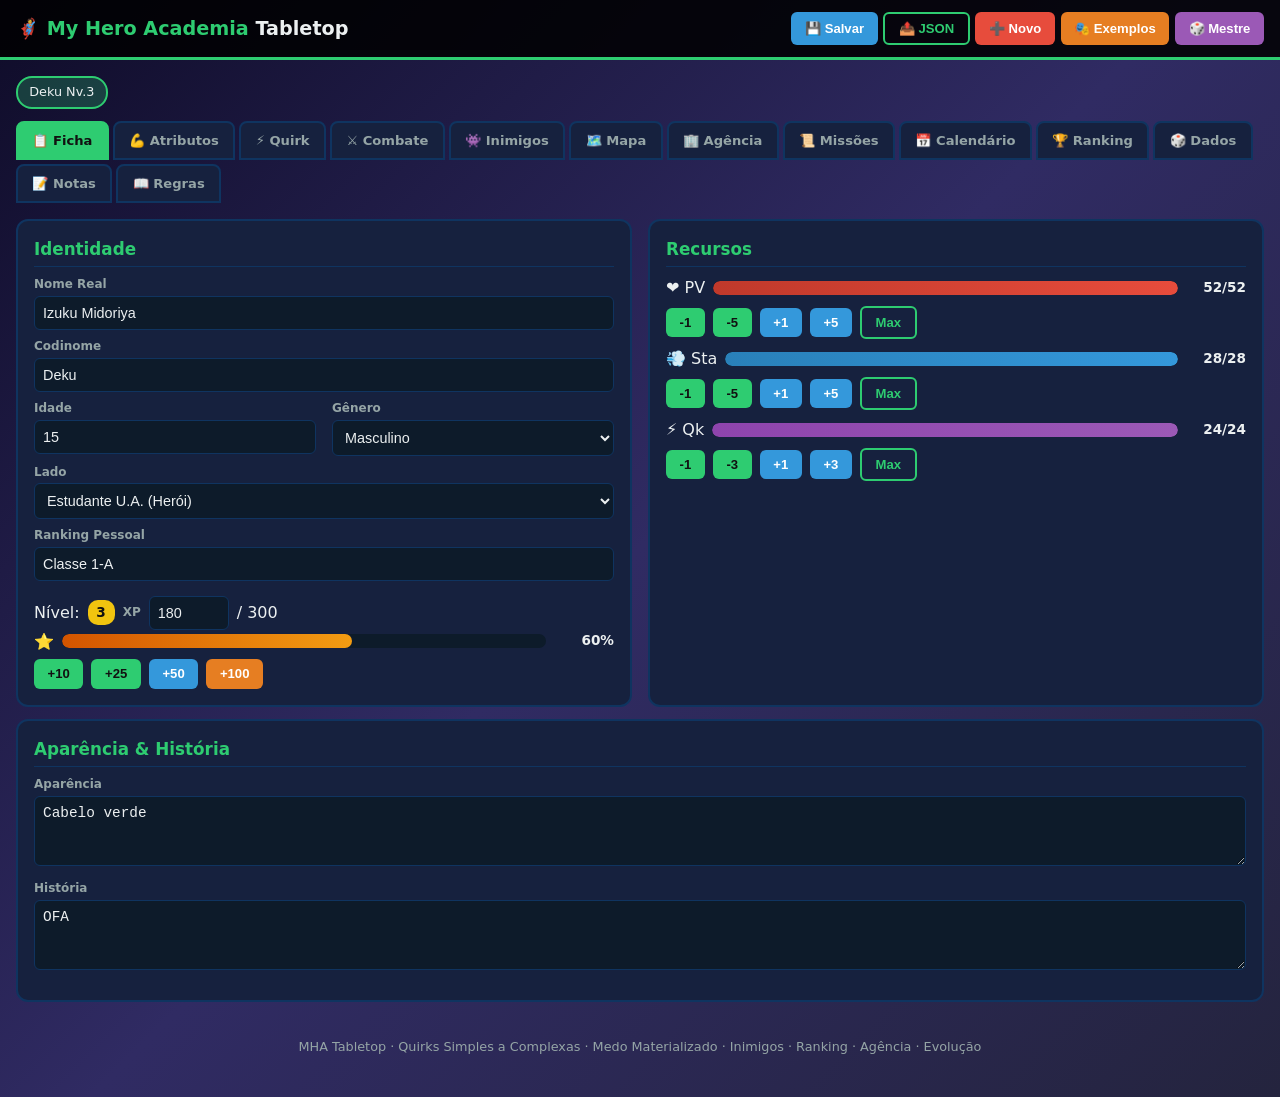
==== commit 72bd8bfb: "Add files via upload" ====
--- a/index.html
+++ b/index.html
@@ -1,11 +1,13 @@
 <!DOCTYPE html>
 <html lang="pt-BR">
+
 <head>
   <meta charset="UTF-8">
   <meta name="viewport" content="width=device-width, initial-scale=1.0">
   <title>MHA Tabletop RPG — Quirks Complexas</title>
   <link rel="stylesheet" href="style.css">
 </head>
+
 <body>
   <header>
     <h1>🦸 <span>My Hero Academia</span> Tabletop</h1>
@@ -30,6 +32,7 @@
       <div class="tab" data-p="mapa">🗺️ Mapa</div>
       <div class="tab" data-p="agencia">🏢 Agência</div>
       <div class="tab" data-p="missoes">📜 Missões</div>
+      <div class="tab" data-p="calendario">📅 Calendário</div>
       <div class="tab" data-p="ranking">🏆 Ranking</div>
       <div class="tab" data-p="dados">🎲 Dados</div>
       <div class="tab" data-p="notas">📝 Notas</div>
@@ -194,16 +197,21 @@
             <option value="moderada">Moderada (condições ou escala)</option>
             <option value="complexa" selected>Complexa (narrativa / crença / variáveis)</option>
           </select>
-          <label>Descrição Geral</label><textarea id="qDesc" placeholder="O que o Quirk faz em poucas palavras"></textarea>
+          <label>Descrição Geral</label><textarea id="qDesc"
+            placeholder="O que o Quirk faz em poucas palavras"></textarea>
           <label>Mecânica Especial (regras detalhadas)</label>
-          <textarea id="qMec" style="min-height:90px" placeholder="Ex: O poder escala com o número de NPCs que acreditam no herói. 1-3 crentes = nível básico; 4-10 = +1d6; 11+ = vantagem e efeito maximizado. O Mestre determina a crença dos NPCs baseado em ações, reputação e narrativa."></textarea>
-          <label>Limitações / Preço</label><textarea id="qLim" placeholder="Ex: Precisa de pelo menos 1 crente; se ninguém acreditar, o Quirk falha ou causa feedback"></textarea>
+          <textarea id="qMec" style="min-height:90px"
+            placeholder="Ex: O poder escala com o número de NPCs que acreditam no herói. 1-3 crentes = nível básico; 4-10 = +1d6; 11+ = vantagem e efeito maximizado. O Mestre determina a crença dos NPCs baseado em ações, reputação e narrativa."></textarea>
+          <label>Limitações / Preço</label><textarea id="qLim"
+            placeholder="Ex: Precisa de pelo menos 1 crente; se ninguém acreditar, o Quirk falha ou causa feedback"></textarea>
           <div class="grid">
             <div><label>Custo Energia base</label><input id="qCusto" type="number" value="2" min="0"></div>
             <div><label>Nível do Quirk</label><input id="qLv" type="number" value="1" min="1" max="10"></div>
           </div>
-          <label>Alcance</label><input id="qAlc" type="text" placeholder="Ex: Toque / 10m / Visual / Global (com crença)">
-          <label>Duração</label><input id="qDur" type="text" placeholder="Ex: Instantâneo / 1 turno / Enquanto houver crentes">
+          <label>Alcance</label><input id="qAlc" type="text"
+            placeholder="Ex: Toque / 10m / Visual / Global (com crença)">
+          <label>Duração</label><input id="qDur" type="text"
+            placeholder="Ex: Instantâneo / 1 turno / Enquanto houver crentes">
           <label>XP do Quirk</label><input id="qXP" type="number" value="0" min="0">
           <div class="bar-wrap"><span>Quirk XP</span>
             <div class="bar">
@@ -219,26 +227,37 @@
           <input id="abN" type="text" placeholder="Nome da habilidade / técnica">
           <textarea id="abD" placeholder="Descrição + custo + condições especiais" style="min-height:50px"></textarea>
           <button id="btnAddAb">➕ Adicionar</button>
-          <div style="margin-top:.8rem;background:#0d1b2a;padding:.6rem;border-radius:8px;font-size:.82rem;color:var(--m)">
+          <div
+            style="margin-top:.8rem;background:#0d1b2a;padding:.6rem;border-radius:8px;font-size:.82rem;color:var(--m)">
             <strong style="color:var(--y)">Evolução de Quirk:</strong><br>
             Precisa de QXP = Nível do Quirk × 50.<br>
-            Ao evoluir: +1 Nível de Quirk, pode reduzir limitação, aumentar escala, criar nova habilidade ou aprimorar mecânica complexa (Mestre aprova).
-          </div>
-          <div style="margin-top:.8rem;background:#0d1b2a;padding:.6rem;border-radius:8px;font-size:.82rem;color:var(--m)">
+            Ao evoluir: +1 Nível de Quirk, pode reduzir limitação, aumentar escala, criar nova habilidade ou aprimorar
+            mecânica complexa (Mestre aprova).
+          </div>
+          <div
+            style="margin-top:.8rem;background:#0d1b2a;padding:.6rem;border-radius:8px;font-size:.82rem;color:var(--m)">
             <strong style="color:var(--y)">Como adaptar Quirks complexas:</strong><br>
             • <strong>Simples:</strong> efeito fixo (ex: jato de fogo 2d6, custo 2).<br>
             • <strong>Moderada:</strong> tem escala ou condição (ex: mais forte com velocidade).<br>
-            • <strong>Complexa:</strong> depende de narrativa, NPCs, crença, emoções, etc. O Mestre julga o efeito caso a caso usando a Mecânica Especial.
+            • <strong>Complexa:</strong> depende de narrativa, NPCs, crença, emoções, etc. O Mestre julga o efeito caso
+            a caso usando a Mecânica Especial.
           </div>
         </div>
       </div>
       <div class="card" style="margin-top:1rem">
         <h2>Exemplos de Quirks (copie e adapte)</h2>
         <div style="font-size:.85rem;color:var(--m);line-height:1.5">
-          <p style="margin-bottom:.5rem"><strong style="color:var(--g)">Simples — Explosão (Bakugo):</strong> Emitter. Cria explosões nas mãos usando suor nitroglicerina. Custo 2. Limitação: fadiga e suor necessário.</p>
-          <p style="margin-bottom:.5rem"><strong style="color:var(--y)">Moderada — Hardening (Kirishima):</strong> Transformation. Endurece o corpo. Custo 1/turno. Escala com Nível do Quirk (mais resistência).</p>
-          <p style="margin-bottom:.5rem"><strong style="color:var(--o)">Complexa — Medo Materializado (exemplo original):</strong> Emitter / Especial. O usuário sente o medo das pessoas próximas e materializa manifestações físicas desse medo (criaturas, objetos, distorções). Quanto mais intenso e compartilhado o medo, mais poderosas e duradouras as manifestações. O usuário sofre feedback emocional proporcional.</p>
-          <p style="margin-bottom:.5rem"><strong style="color:var(--p)">Complexa — New Order (inspirado):</strong> Pode impor regras temporárias na realidade falando, mas só funciona se o alvo ou testemunhas aceitarem minimamente a autoridade do usuário. Custo alto + desgaste mental.</p>
+          <p style="margin-bottom:.5rem"><strong style="color:var(--g)">Simples — Explosão (Bakugo):</strong> Emitter.
+            Cria explosões nas mãos usando suor nitroglicerina. Custo 2. Limitação: fadiga e suor necessário.</p>
+          <p style="margin-bottom:.5rem"><strong style="color:var(--y)">Moderada — Hardening (Kirishima):</strong>
+            Transformation. Endurece o corpo. Custo 1/turno. Escala com Nível do Quirk (mais resistência).</p>
+          <p style="margin-bottom:.5rem"><strong style="color:var(--o)">Complexa — Medo Materializado (exemplo
+              original):</strong> Emitter / Especial. O usuário sente o medo das pessoas próximas e materializa
+            manifestações físicas desse medo (criaturas, objetos, distorções). Quanto mais intenso e compartilhado o
+            medo, mais poderosas e duradouras as manifestações. O usuário sofre feedback emocional proporcional.</p>
+          <p style="margin-bottom:.5rem"><strong style="color:var(--p)">Complexa — New Order (inspirado):</strong> Pode
+            impor regras temporárias na realidade falando, mas só funciona se o alvo ou testemunhas aceitarem
+            minimamente a autoridade do usuário. Custo alto + desgaste mental.</p>
         </div>
         <button class="b" id="btnExMedo" style="margin-top:.5rem">📋 Carregar exemplo "Medo Materializado"</button>
       </div>
@@ -264,10 +283,10 @@
           <label>CA do Alvo (0 = 12 padrão)</label><input id="alvoCA" type="number" value="12" min="0">
           <label>Nome do Alvo</label><input id="alvoNome" type="text" placeholder="Vilão / Inimigo">
           <div style="display:flex;flex-direction:column;gap:.35rem;margin-top:.4rem">
-            <button id="atkBas">👊 Ataque Básico (1d6+Poder/2)</button>
+            <button id="atkBas">👊 Ataque Básico (1d6+Poder)</button>
             <button class="p" id="atkEsp">💥 Especial −3 Energia (2d6+Poder)</button>
-            <button class="b" id="atkQuirk">⚡ Quirk −custo (1d8+Ctrl/2)</button>
-            <button class="o" id="atkPlus">🔥 PLUS ULTRA! −5 (vantagem + 2d6+Poder)</button>
+            <button class="b" id="atkQuirk">⚡ Quirk −custo (1d8+Ctrl+Poder/2)</button>
+            <button class="o" id="atkPlus">🔥 PLUS ULTRA! −5 (vantagem + 2d8+Poder)</button>
           </div>
           <div id="atkRes" class="res hid"></div>
         </div>
@@ -338,7 +357,8 @@
           <div class="mgrid" id="mapGrid"></div>
         </div>
         <p style="margin-top:.5rem;font-size:.8rem;color:var(--m)">Célula: <strong id="selCell">—</strong> · Tokens:
-          <span id="mapN">0</span></p>
+          <span id="mapN">0</span>
+        </p>
       </div>
     </div>
 
@@ -416,6 +436,54 @@
             <button class="b" id="btnCompMis">✅ Completar</button>
             <button class="d" id="btnClrMis">Limpar Feitas</button>
           </div>
+        </div>
+      </div>
+    </div>
+
+    <!-- CALENDÁRIO -->
+    <div class="panel" id="p-calendario">
+      <div class="grid">
+        <div class="card">
+          <h2>📅 Calendário de Eventos</h2>
+          <div class="row" style="justify-content:space-between;margin-bottom:.8rem">
+            <button class="b" id="calPrev">◀</button>
+            <strong id="calTitle" style="font-size:1.1rem;color:var(--y)"></strong>
+            <button class="b" id="calNext">▶</button>
+          </div>
+          <div class="cal-weekdays">
+            <div>Dom</div>
+            <div>Seg</div>
+            <div>Ter</div>
+            <div>Qua</div>
+            <div>Qui</div>
+            <div>Sex</div>
+            <div>Sáb</div>
+          </div>
+          <div class="cal-grid" id="calGrid"></div>
+          <p style="margin-top:.6rem;font-size:.8rem;color:var(--m)">Clique em um dia para adicionar ou ver eventos ·
+            <span id="calSelDay">Nenhum dia selecionado</span>
+          </p>
+        </div>
+        <div class="card">
+          <h2>📌 Evento</h2>
+          <label>Título</label><input id="evTit" type="text" placeholder="Ex: Ataque da Liga / Treino na U.A.">
+          <label>Data</label><input id="evDate" type="date">
+          <label>Tipo</label>
+          <select id="evTipo">
+            <option value="missao">📜 Missão</option>
+            <option value="treino">💪 Treino</option>
+            <option value="combate">⚔️ Combate / Vilão</option>
+            <option value="social">🗣️ Social / Escola</option>
+            <option value="agencia">🏢 Agência</option>
+            <option value="outro">📌 Outro</option>
+          </select>
+          <label>Descrição</label><textarea id="evDesc" placeholder="Detalhes do evento..."></textarea>
+          <div class="row">
+            <button class="b" id="btnAddEv">➕ Salvar Evento</button>
+            <button class="d" id="btnDelEv">🗑️ Excluir</button>
+          </div>
+          <h2 style="margin-top:1rem">Próximos Eventos</h2>
+          <div id="evList" style="max-height:280px;overflow-y:auto"></div>
         </div>
       </div>
     </div>
@@ -542,123 +610,236 @@
       </div>
     </div>
 
-    
+
     <!-- REGRAS -->
     <div class="panel" id="p-regras">
       <div class="card">
         <h2>📖 Regras Completas do Sistema</h2>
 
-        <h3 style="color:var(--y);margin:.8rem 0 .4rem">1. Criação de Personagem (Jogador)</h3>
+        <h3 style="color:var(--y);margin:.8rem 0 .4rem">1. Criação de Personagem</h3>
         <ol style="padding-left:1.2rem;font-size:.88rem;color:var(--m)">
-          <li>Clique em <strong>➕ Novo</strong> (ou carregue um exemplo com o botão 🎭 Exemplos).</li>
-          <li>Preencha a aba <strong>📋 Ficha</strong>: Nome real, Codinome, Idade, Gênero, Lado (Estudante U.A., Herói Profissional, Vilão, Vigilante, etc.). Se escolher Vilão ou Liga dos Vilões, aparece bloco extra (Organização, Objetivo, Nível de Perigo).</li>
-          <li>Aba <strong>💪 Atributos</strong>: Oficiais (1-10) e Sistema (d20). Clique em <strong>🔄 Recalcular Recursos</strong> para gerar PV, Stamina e Energia de Quirk automaticamente.</li>
-          <li>Aba <strong>⚡ Quirk</strong> → coração do sistema (veja seção específica abaixo).</li>
+          <li>Clique em <strong>➕ Novo</strong> ou carregue um exemplo (🎭 Exemplos).</li>
+          <li>Aba <strong>📋 Ficha</strong>: Nome, Codinome, Idade, Gênero, Lado (Estudante U.A., Herói Profissional,
+            Vilão, Vigilante, Civil/Quirkless, Liga dos Vilões). Vilões ganham campos extras (Organização, Objetivo,
+            Perigo).</li>
+          <li>Aba <strong>💪 Atributos</strong>:
+            <ul style="margin:.3rem 0">
+              <li><strong>Oficiais (1-10)</strong>: Poder, Velocidade, Técnica, Inteligência, Cooperatividade (estilo
+                ranking da U.A.).</li>
+              <li><strong>Sistema (d20)</strong>: Força, Agilidade, Resistência, Inteligência, Carisma, Controle Quirk.
+              </li>
+              <li>Clique em <strong>🔄 Recalcular Recursos</strong> para gerar PV, Stamina e Energia de Quirk.</li>
+            </ul>
+          </li>
+          <li>Aba <strong>⚡ Quirk</strong> → veja a seção completa de criação de Quirks abaixo.</li>
           <li>Preencha Aparência, História, Inventário, Notas e Relacionamentos.</li>
-          <li>Clique em <strong>💾 Salvar</strong>. O personagem fica salvo no navegador e aparece como chip no topo.</li>
+          <li>Salve com <strong>💾 Salvar</strong>. O personagem aparece como chip no topo.</li>
         </ol>
-        <p style="font-size:.85rem;color:var(--m);margin-top:.4rem"><strong>Dica:</strong> Use os botões de XP (+10, +25, +50, +100) e evolua o personagem e o Quirk conforme a campanha avança.</p>
 
         <h3 style="color:var(--y);margin:.8rem 0 .4rem">2. Criação de NPCs e Vilões</h3>
-        <p style="font-size:.88rem;color:var(--m);margin-bottom:.3rem"><strong>A) Aba 👾 Inimigos (rápida)</strong></p>
+        <p style="font-size:.88rem;color:var(--m)"><strong>Aba 👾 Inimigos:</strong> escolha o tipo (Rank C/B/A/S,
+          Lacaio, Nomu, Herói Rival) → 🎲 Gerar ou adicione manualmente. Depois use como Alvo, adicione na iniciativa ou
+          tire PV.</p>
+        <p style="font-size:.88rem;color:var(--m)"><strong>Aba 🎲 Mestre:</strong> ative o modo Mestre e gere NPCs + use
+          ferramentas de Encontro, Complicação e Recompensa.</p>
+        <p style="font-size:.85rem;color:var(--m)"><strong>Balanceamento:</strong> Rank C (ameaça local) · Rank B (1-2
+          heróis) · Rank A (grupo) · Rank S / Nomu (boss de arco).</p>
+
+        <h3 style="color:var(--y);margin:.8rem 0 .4rem">3. Sistema de Dados e Testes</h3>
+        <p style="font-size:.88rem;color:var(--m)">O sistema usa <strong>d20</strong> (heroico e cinematográfico).</p>
+        <table style="width:100%;font-size:.84rem;color:var(--m);border-collapse:collapse;margin-bottom:.5rem">
+          <tr style="border-bottom:1px solid var(--bd)">
+            <th style="text-align:left;padding:.3rem">Situação</th>
+            <th style="text-align:left;padding:.3rem">Rolagem</th>
+            <th style="text-align:left;padding:.3rem">Observação</th>
+          </tr>
+          <tr style="border-bottom:1px solid #1a2a3a">
+            <td style="padding:.3rem">Teste de atributo</td>
+            <td style="padding:.3rem">d20 + modificador</td>
+            <td style="padding:.3rem">Mod = (atributo − 10) ÷ 2</td>
+          </tr>
+          <tr style="border-bottom:1px solid #1a2a3a">
+            <td style="padding:.3rem">Ataque</td>
+            <td style="padding:.3rem">d20 + Técnica/Força (ou Controle no Quirk)</td>
+            <td style="padding:.3rem">vs CA do alvo</td>
+          </tr>
+          <tr style="border-bottom:1px solid #1a2a3a">
+            <td style="padding:.3rem">Iniciativa</td>
+            <td style="padding:.3rem">d20 + Agilidade</td>
+            <td style="padding:.3rem">—</td>
+          </tr>
+          <tr style="border-bottom:1px solid #1a2a3a">
+            <td style="padding:.3rem">Dano Básico</td>
+            <td style="padding:.3rem">1d6 + Poder</td>
+            <td style="padding:.3rem">Sem custo</td>
+          </tr>
+          <tr style="border-bottom:1px solid #1a2a3a">
+            <td style="padding:.3rem">Dano Especial</td>
+            <td style="padding:.3rem">2d6 + Poder</td>
+            <td style="padding:.3rem">Custa 3 de Energia</td>
+          </tr>
+          <tr style="border-bottom:1px solid #1a2a3a">
+            <td style="padding:.3rem">Dano de Quirk</td>
+            <td style="padding:.3rem">1d8 + Controle + Poder/2</td>
+            <td style="padding:.3rem">Custo do Quirk · +Nível/2 no ataque</td>
+          </tr>
+          <tr style="border-bottom:1px solid #1a2a3a">
+            <td style="padding:.3rem">Plus Ultra</td>
+            <td style="padding:.3rem">Vantagem + 2d8 + Poder</td>
+            <td style="padding:.3rem">Custa 5 de Energia</td>
+          </tr>
+          <tr>
+            <td style="padding:.3rem">Crítico / Falha</td>
+            <td style="padding:.3rem">20 natural / 1 natural</td>
+            <td style="padding:.3rem">Dano ×2 / errou + complicação</td>
+          </tr>
+        </table>
+        <p style="font-size:.85rem;color:var(--m)"><strong>Vantagem / Desvantagem:</strong> role 2d20 e fique com o
+          melhor ou o pior.</p>
+
+        <h3 style="color:var(--y);margin:.8rem 0 .4rem">4. Combate Completo</h3>
+        <ol style="padding-left:1.2rem;font-size:.88rem;color:var(--m)">
+          <li><strong>Iniciativa:</strong> todos rolam d20 + Agilidade. Ordem do maior para o menor.</li>
+          <li><strong>Turno:</strong> mover + 1 ação principal.</li>
+          <li><strong>Ações:</strong> Ataque Básico, Especial, Quirk, Plus Ultra, Esquiva ou Defesa Total (+2 CA).</li>
+          <li><strong>Ataque:</strong> d20 + modificador vs CA. Acerto → rola dano. Crítico (20) → dano ×2. Falha
+            crítica (1) → errou + complicação.</li>
+          <li><strong>Recursos:</strong> PV (vida), Stamina (esforço físico), Energia de Quirk (gasta em
+            Especial/Quirk/Plus Ultra).</li>
+          <li><strong>Derrota:</strong> PV ≤ 0 → fora de combate (desmaia ou fica incapacitado). O Mestre decide a
+            gravidade.</li>
+        </ol>
+        <p style="font-size:.85rem;color:var(--m);margin-top:.4rem"><strong>Dica:</strong> Use o Log de Combate e a
+          lista de Inimigos. Clique em “Usar como Alvo” para preencher automaticamente CA e nome.</p>
+
+        <h3 style="color:var(--y);margin:.8rem 0 .4rem">5. Criação de Quirks — Guia Completo</h3>
+        <p style="font-size:.88rem;color:var(--m);margin-bottom:.5rem">
+          Em My Hero Academia os Quirks são extremamente variados e inusitados. Este sistema foi feito para aceitar
+          <strong>qualquer ideia</strong>, desde um jato de fogo simples até poderes baseados em emoções, regras,
+          memória, medo, cópia, armazenamento ou manipulação da realidade.
+        </p>
+
+        <h4 style="color:var(--g);margin:.6rem 0 .3rem">5.1 Tipos Oficiais</h4>
         <ul style="padding-left:1.2rem;font-size:.88rem;color:var(--m)">
-          <li>Escolha o tipo (Vilão Rank C/B/A/S, Lacaio, Nomu, Herói Rival).</li>
-          <li>Clique em <strong>🎲 Gerar</strong> ou preencha manualmente e <strong>➕ Adicionar Manual</strong>.</li>
-          <li>Depois pode usar como Alvo, adicionar na iniciativa ou tirar PV rapidamente.</li>
+          <li><strong>Emitter:</strong> libera algo do corpo (fogo, explosão, ácido, laser, sombra, eletricidade…).</li>
+          <li><strong>Transformation:</strong> transforma o próprio corpo (endurecimento, gigantificação, lâminas de
+            osso, asas…).</li>
+          <li><strong>Mutant:</strong> alteração permanente do corpo (cauda, motores nas pernas, visor, tentáculos…).
+          </li>
+          <li><strong>Composite / Especial:</strong> mistura de tipos ou poderes que não se encaixam bem nas categorias
+            clássicas (cópias, regras, emoções, memória, crença, medo, contratos…).</li>
         </ul>
-        <p style="font-size:.88rem;color:var(--m);margin:.4rem 0 .3rem"><strong>B) Aba 🎲 Mestre (mais completa)</strong></p>
+
+        <h4 style="color:var(--g);margin:.6rem 0 .3rem">5.2 Complexidade</h4>
         <ul style="padding-left:1.2rem;font-size:.88rem;color:var(--m)">
-          <li>Ative o modo Mestre no canto superior direito.</li>
-          <li>Gere NPCs de qualquer tipo e use as ferramentas: Encontro, Complicação e Recompensa.</li>
+          <li><strong>Simples:</strong> efeito direto e previsível. Ex: “solta fogo pela boca”.</li>
+          <li><strong>Moderada:</strong> tem escala, condição ou variável. Ex: “quanto mais rápido corre, mais forte
+            fica”.</li>
+          <li><strong>Complexa:</strong> depende de fatores externos, narrativa, emoções, NPCs, regras impostas, etc. O
+            Mestre julga usando a <em>Mecânica Especial</em>.</li>
         </ul>
-        <p style="font-size:.85rem;color:var(--m);margin-top:.4rem"><strong>Balanceamento sugerido:</strong> Rank C (ameaça local) · Rank B (desafio 1-2 heróis) · Rank A (combate sério de grupo) · Rank S / Nomu (boss de arco).</p>
-
-        <h3 style="color:var(--y);margin:.8rem 0 .4rem">3. Sistema de Rolagem de Dados</h3>
-        <p style="font-size:.88rem;color:var(--m);margin-bottom:.4rem">O sistema usa <strong>d20</strong> (estilo heroico/cinematográfico), ideal para My Hero Academia.</p>
-        <table style="width:100%;font-size:.84rem;color:var(--m);border-collapse:collapse;margin-bottom:.5rem">
-          <tr style="border-bottom:1px solid var(--bd)"><th style="text-align:left;padding:.3rem">Situação</th><th style="text-align:left;padding:.3rem">Rolagem</th><th style="text-align:left;padding:.3rem">Observação</th></tr>
-          <tr style="border-bottom:1px solid #1a2a3a"><td style="padding:.3rem">Teste de atributo</td><td style="padding:.3rem">d20 + modificador</td><td style="padding:.3rem">Mod = (atributo − 10) / 2</td></tr>
-          <tr style="border-bottom:1px solid #1a2a3a"><td style="padding:.3rem">Ataque</td><td style="padding:.3rem">d20 + Técnica (ou Força) vs CA</td><td style="padding:.3rem">Crítico no 20 · Falha crítica no 1</td></tr>
-          <tr style="border-bottom:1px solid #1a2a3a"><td style="padding:.3rem">Iniciativa</td><td style="padding:.3rem">d20 + Agilidade</td><td style="padding:.3rem">—</td></tr>
-          <tr style="border-bottom:1px solid #1a2a3a"><td style="padding:.3rem">Dano Básico</td><td style="padding:.3rem">1d6 + Poder/2</td><td style="padding:.3rem">—</td></tr>
-          <tr style="border-bottom:1px solid #1a2a3a"><td style="padding:.3rem">Dano Especial</td><td style="padding:.3rem">2d6 + Poder</td><td style="padding:.3rem">Custa 3 de Energia</td></tr>
-          <tr style="border-bottom:1px solid #1a2a3a"><td style="padding:.3rem">Dano de Quirk</td><td style="padding:.3rem">1d8 + Controle/2 (ou mecânica especial)</td><td style="padding:.3rem">Custa o valor do Quirk</td></tr>
-          <tr><td style="padding:.3rem">Plus Ultra</td><td style="padding:.3rem">Vantagem + 2d6 + Poder</td><td style="padding:.3rem">Custa 5 de Energia</td></tr>
-        </table>
-        <p style="font-size:.85rem;color:var(--m)"><strong>Vantagem / Desvantagem:</strong> role 2d20 e fique com o melhor (ou pior). O d20 combina com o tom heroico de MHA e gera momentos épicos com críticos e falhas.</p>
-
-        <h3 style="color:var(--y);margin:.8rem 0 .4rem">4. Combate Rápido</h3>
+
+        <h4 style="color:var(--g);margin:.6rem 0 .3rem">5.3 Passo a passo para criar qualquer Quirk</h4>
         <ol style="padding-left:1.2rem;font-size:.88rem;color:var(--m)">
-          <li>Iniciativa: d20 + Agilidade</li>
-          <li>No turno: mover + 1 ação</li>
-          <li>Ataque: d20 + Técnica (ou Força) vs CA do alvo</li>
-          <li>Acertou (≥ CA) → rola dano e anota</li>
-          <li>Crítico (20): dano ×2 · Falha (1): errou + complicação</li>
+          <li><strong>Nome</strong> — criativo e memorável.</li>
+          <li><strong>Tipo</strong> — Emitter / Transformation / Mutant / Composite.</li>
+          <li><strong>Complexidade</strong> — Simples, Moderada ou Complexa.</li>
+          <li><strong>Descrição Geral</strong> — 1 a 3 frases do que o Quirk faz.</li>
+          <li><strong>Mecânica Especial</strong> — o coração da criação. Escreva:
+            <ul style="margin:.2rem 0">
+              <li>Como o poder funciona exatamente</li>
+              <li>O que escala (intensidade, quantidade de pessoas, emoção, tempo…)</li>
+              <li>O que o Mestre precisa decidir</li>
+              <li>Tabelas de intensidade se necessário</li>
+            </ul>
+          </li>
+          <li><strong>Limitações / Preço</strong> — todo Quirk forte precisa de um custo real (fadiga, feedback
+            emocional, requisito de contato, risco de lesão, necessidade de emoção específica, etc.).</li>
+          <li><strong>Custo de Energia base</strong></li>
+          <li><strong>Alcance e Duração</strong></li>
+          <li><strong>Habilidades / Técnicas</strong> — usos específicos do Quirk (cada um com custo e condições).</li>
         </ol>
 
-        <h3 style="color:var(--y);margin:.8rem 0 .4rem">5. Sistema de Quirks — Simples a Complexas</h3>
-        <p style="font-size:.88rem;color:var(--m);margin-bottom:.4rem">O sistema aceita qualquer Quirk, desde os mais diretos até os mais narrativos e condicionais.</p>
-
-        <h4 style="color:var(--g);margin:.5rem 0 .2rem">Classificação de Complexidade</h4>
+        <h4 style="color:var(--g);margin:.6rem 0 .3rem">5.4 Exemplos de categorias de Quirks inusitados</h4>
         <ul style="padding-left:1.2rem;font-size:.88rem;color:var(--m)">
-          <li><strong>Simples:</strong> Efeito direto e previsível. Custo fixo. Ex: jato de fogo, super força, endurecimento.</li>
-          <li><strong>Moderada:</strong> Tem escala, condição ou variável controlável. Ex: quanto mais rápido corre, mais forte fica.</li>
-          <li><strong>Complexa:</strong> Depende de fatores externos, narrativa, NPCs, emoções, medo, regras impostas etc. O Mestre julga usando a “Mecânica Especial” da ficha.</li>
+          <li><strong>Emoção / Estado mental:</strong> poder muda conforme raiva, medo, alegria, desespero do usuário ou
+            dos outros (ex: Medo Materializado).</li>
+          <li><strong>Crença / Expectativa / Fama:</strong> força escala com quantas pessoas acreditam, temem ou admiram
+            o usuário.</li>
+          <li><strong>Cópia / Roubo / Empréstimo:</strong> copia temporariamente o Quirk de outro (precisa de contato,
+            sangue, olhar, etc.).</li>
+          <li><strong>Armazenamento / Acúmulo:</strong> guarda energia, impactos, emoções ou objetos para liberar depois
+            (estilo One For All ou Impact Storage).</li>
+          <li><strong>Regra / Contrato / Palavra:</strong> impõe regras na realidade ou em alvos (estilo New Order).
+            Normalmente exige que o alvo ou testemunhas aceitem minimamente.</li>
+          <li><strong>Memória / Informação:</strong> lê, apaga, altera ou materializa memórias.</li>
+          <li><strong>Ambiente / Terreno:</strong> manipula o cenário (gravidade local, temperatura, paredes vivas,
+            portais…).</li>
+          <li><strong>Corpo extremo / Mutação progressiva:</strong> muda o corpo de formas cada vez mais estranhas e
+            poderosas (com risco de perder controle).</li>
+          <li><strong>Simbiótico / Parasita / Dualidade:</strong> o Quirk tem vontade própria ou uma segunda
+            personalidade.</li>
+          <li><strong>Probabilidade / Sorte / Destino:</strong> altera chances, força eventos “improváveis” ou lê
+            possibilidades.</li>
+          <li><strong>Som / Música / Voz:</strong> poderes baseados em frequência, melodia ou palavras faladas.</li>
+          <li><strong>Tempo / Idade / Ciclo:</strong> acelera, desacelera, reverte ou envelhece (sempre com limitações
+            fortes).</li>
         </ul>
 
-        <h4 style="color:var(--g);margin:.5rem 0 .2rem">Como criar qualquer Quirk</h4>
-        <ol style="padding-left:1.2rem;font-size:.88rem;color:var(--m)">
-          <li><strong>Nome + Tipo</strong> (Emitter / Transformation / Mutant / Composite).</li>
-          <li><strong>Descrição geral</strong> — o que faz em 1-2 frases.</li>
-          <li><strong>Mecânica Especial</strong> — regras detalhadas, escalas, condições e o que o Mestre precisa decidir.</li>
-          <li><strong>Limitações / Preço</strong> — o que impede abuso (custo, fadiga, risco, feedback emocional etc.).</li>
-          <li><strong>Alcance e Duração</strong>.</li>
-          <li><strong>Habilidades / Técnicas</strong> — usos específicos (cada um com custo e condições).</li>
-        </ol>
-
-        <h4 style="color:var(--g);margin:.5rem 0 .2rem">Exemplo de Quirk Complexa: Medo Materializado</h4>
-        <p style="font-size:.88rem;color:var(--m);margin-bottom:.4rem">
-          O usuário sente o medo das pessoas próximas e materializa manifestações físicas desse medo (criaturas, objetos aterrorizantes, distorções). O poder, tamanho e duração dependem da <strong>intensidade e quantidade de medo</strong>. O usuário sofre feedback emocional.
+        <h4 style="color:var(--g);margin:.6rem 0 .3rem">5.5 Como balancear Quirks complexas</h4>
+        <ul style="padding-left:1.2rem;font-size:.88rem;color:var(--m)">
+          <li>Todo poder forte precisa de um <strong>preço narrativo</strong> além do custo de energia (feedback, risco,
+            requisito social, fadiga mental, etc.).</li>
+          <li>Fatores externos (medo, crença, emoção dos NPCs, aceitação de regras…) são sempre decididos pelo
+            <strong>Mestre</strong>, nunca pelo jogador.
+          </li>
+          <li>Use a Reputação, Ranking e ações recentes do personagem como referência para fatores sociais.</li>
+          <li>Permita evolução: ao subir o Nível do Quirk (QXP = Nível × 50), o jogador pode melhorar a escala, reduzir
+            limitações ou criar novas técnicas (com aprovação do Mestre).</li>
+          <li>Se o Quirk parecer forte demais, aumente o custo, adicione feedback ou restrinja as condições de ativação.
+          </li>
+        </ul>
+
+        <h4 style="color:var(--g);margin:.6rem 0 .3rem">5.6 Exemplo completo: Medo Materializado</h4>
+        <p style="font-size:.88rem;color:var(--m)">
+          <strong>Tipo:</strong> Composite / Especial · <strong>Complexidade:</strong> Complexa<br>
+          O usuário sente o medo das pessoas próximas e materializa manifestações físicas desse medo. O poder, tamanho e
+          duração dependem da intensidade e quantidade de medo presente. O usuário sofre feedback emocional.
         </p>
         <ul style="padding-left:1.2rem;font-size:.88rem;color:var(--m)">
-          <li><strong>Medo baixo / isolado:</strong> manifestações fracas, curtas e fáceis de destruir.</li>
-          <li><strong>Medo moderado (várias pessoas):</strong> criaturas ou obstáculos sólidos com PV e ataques próprios.</li>
-          <li><strong>Medo intenso / pânico coletivo:</strong> manifestações poderosas, área maior, efeitos de status (medo, paralisia, confusão).</li>
-          <li>Se o medo for superado (coragem, inspiração), as manifestações enfraquecem ou podem se voltar contra o usuário.</li>
+          <li>Medo baixo → manifestações fracas</li>
+          <li>Medo moderado → criaturas/obstáculos com PV e ataques</li>
+          <li>Medo intenso / pânico → manifestações poderosas + efeitos de status</li>
+          <li>Se o medo for superado, as manifestações enfraquecem ou podem se voltar contra o usuário</li>
         </ul>
-        <p style="font-size:.85rem;color:var(--m);margin-top:.3rem">Ideal para Quirks que interagem com emoções e narrativa. O Mestre controla o nível de medo dos NPCs e o feedback que o usuário recebe.</p>
-
-        <h4 style="color:var(--g);margin:.5rem 0 .2rem">Dicas para o Mestre</h4>
+
+        <h3 style="color:var(--y);margin:.8rem 0 .4rem">6. Progressão (XP, Ranking, Agência)</h3>
         <ul style="padding-left:1.2rem;font-size:.88rem;color:var(--m)">
-          <li>Quirks complexas devem ter <strong>custo narrativo</strong> além do custo de energia (feedback emocional, risco, preço social).</li>
-          <li>Nunca deixe o jogador decidir sozinho a intensidade do medo, crença ou qualquer fator externo — isso é responsabilidade do Mestre.</li>
-          <li>Use a situação, a reputação dos personagens e as ações recentes para decidir o nível dos fatores externos.</li>
-          <li>Permita evolução: ao subir o Nível do Quirk, o jogador pode melhorar a escala, reduzir limitações ou criar novas técnicas (sempre com sua aprovação).</li>
-        </ul>
-
-        <h3 style="color:var(--y);margin:.8rem 0 .4rem">6. XP / Ranking / Quirk / Agência</h3>
-        <ul style="padding-left:1.2rem;font-size:.88rem;color:var(--m)">
-          <li>XP personagem: Nível × 100 para subir</li>
-          <li>QXP (Quirk): Nível do Quirk × 50 para evoluir</li>
-          <li>Rank pessoal: pontos de ranking (missão/combate)</li>
-          <li>Agência: Reputação + AXP para subir rank D→S</li>
+          <li><strong>XP do personagem:</strong> Nível × 100 para subir de nível (ganha +3 PV, +1 Stamina, +1 Energia).
+          </li>
+          <li><strong>QXP (Quirk):</strong> Nível do Quirk × 50 para evoluir.</li>
+          <li><strong>Rank pessoal:</strong> C → B (50 pts) · B → A (120 pts) · A → S (250 pts).</li>
+          <li><strong>Agência:</strong> Reputação mínima + AXP (Rank × 100) para subir de D até S.</li>
         </ul>
 
         <h3 style="color:var(--y);margin:.8rem 0 .4rem">7. Fluxo de Jogo Recomendado</h3>
         <ol style="padding-left:1.2rem;font-size:.88rem;color:var(--m)">
           <li>Crie os personagens dos jogadores.</li>
-          <li>Crie os vilões/NPCs na aba Inimigos ou Mestre.</li>
-          <li>Use a aba 🗺️ Mapa se quiser combate tático.</li>
+          <li>Crie os vilões/NPCs.</li>
+          <li>Use o mapa se quiser combate tático.</li>
           <li>Role iniciativa → ataque → dano → anote no log.</li>
-          <li>Para Quirks complexas: o jogador declara a intenção → o Mestre define os fatores externos → aplica o resultado da Mecânica Especial.</li>
-          <li>Conceda XP, QXP, pontos de Ranking e Reputação de Agência conforme as ações.</li>
+          <li>Para Quirks complexas: jogador declara intenção → Mestre define fatores externos → aplica a Mecânica
+            Especial.</li>
+          <li>Conceda XP, QXP, pontos de Ranking e Reputação conforme as ações.</li>
         </ol>
 
         <p style="text-align:center;margin-top:1.2rem;font-weight:900;color:var(--y);letter-spacing:2px">PLUS ULTRA!</p>
       </div>
     </div>
 
-  <div class="foot">MHA Tabletop · Quirks Simples a Complexas · Medo Materializado · Inimigos · Ranking · Agência · Evolução</div>
-  <script src="app.js"></script>
+    <div class="foot">MHA Tabletop · Quirks Simples a Complexas · Medo Materializado · Inimigos · Ranking · Agência ·
+      Evolução</div>
+    <script src="app.js"></script>
 </body>
-</html>
+
+</html>
--- a/style.css
+++ b/style.css
@@ -1,492 +1,624 @@
-    * {
-      box-sizing: border-box;
-      margin: 0;
-      padding: 0
+  * {
+    box-sizing: border-box;
+    margin: 0;
+    padding: 0
+  }
+
+  :root {
+    --g: #2ecc71;
+    --r: #e74c3c;
+    --y: #f1c40f;
+    --b: #3498db;
+    --p: #9b59b6;
+    --o: #e67e22;
+    --bg: #0f0c29;
+    --card: #16213e;
+    --bd: #0f3460;
+    --t: #ecf0f1;
+    --m: #95a5a6
+  }
+
+  body {
+    font-family: system-ui, -apple-system, sans-serif;
+    background: linear-gradient(135deg, #0f0c29, #302b63, #24243e);
+    color: var(--t);
+    min-height: 100vh;
+    line-height: 1.45
+  }
+
+  header {
+    background: rgba(0, 0, 0, .85);
+    border-bottom: 3px solid var(--g);
+    padding: .75rem 1rem;
+    display: flex;
+    flex-wrap: wrap;
+    gap: .5rem;
+    align-items: center;
+    justify-content: space-between;
+    position: sticky;
+    top: 0;
+    z-index: 50
+  }
+
+  header h1 {
+    font-size: 1.2rem
+  }
+
+  header h1 span {
+    color: var(--g)
+  }
+
+  .btns {
+    display: flex;
+    flex-wrap: wrap;
+    gap: .35rem
+  }
+
+  button {
+    background: var(--g);
+    color: #111;
+    border: none;
+    padding: .45rem .85rem;
+    border-radius: 6px;
+    font-weight: 700;
+    cursor: pointer;
+    font-size: .82rem
+  }
+
+  button:hover {
+    filter: brightness(1.15)
+  }
+
+  button.b {
+    background: var(--b);
+    color: #fff
+  }
+
+  button.d {
+    background: var(--r);
+    color: #fff
+  }
+
+  button.g {
+    background: transparent;
+    border: 2px solid var(--g);
+    color: var(--g)
+  }
+
+  button.o {
+    background: var(--o);
+    color: #fff
+  }
+
+  button.p {
+    background: var(--p);
+    color: #fff
+  }
+
+  .wrap {
+    max-width: 1400px;
+    margin: 0 auto;
+    padding: 1rem
+  }
+
+  .chips {
+    display: flex;
+    flex-wrap: wrap;
+    gap: .3rem;
+    margin-bottom: .75rem
+  }
+
+  .chip {
+    background: var(--bd);
+    padding: .3rem .7rem;
+    border-radius: 16px;
+    cursor: pointer;
+    font-size: .8rem;
+    border: 2px solid transparent
+  }
+
+  .chip.on {
+    border-color: var(--g);
+    background: rgba(46, 204, 113, .25)
+  }
+
+  .chip.v {
+    border-color: #c0392b
+  }
+
+  .tabs {
+    display: flex;
+    flex-wrap: wrap;
+    gap: .25rem;
+    margin-bottom: 1rem
+  }
+
+  .tab {
+    background: var(--card);
+    border: 2px solid var(--bd);
+    color: var(--m);
+    padding: .5rem .9rem;
+    border-radius: 8px 8px 0 0;
+    cursor: pointer;
+    font-weight: 600;
+    font-size: .82rem
+  }
+
+  .tab.on {
+    background: var(--g);
+    color: #111;
+    border-color: var(--g)
+  }
+
+  .panel {
+    display: none
+  }
+
+  .panel.on {
+    display: block
+  }
+
+  .grid {
+    display: grid;
+    grid-template-columns: 1fr 1fr;
+    gap: 1rem
+  }
+
+  @media(max-width:900px) {
+    .grid {
+      grid-template-columns: 1fr
     }
-
-    :root {
-      --g: #2ecc71;
-      --r: #e74c3c;
-      --y: #f1c40f;
-      --b: #3498db;
-      --p: #9b59b6;
-      --o: #e67e22;
-      --bg: #0f0c29;
-      --card: #16213e;
-      --bd: #0f3460;
-      --t: #ecf0f1;
-      --m: #95a5a6
-    }
-
-    body {
-      font-family: system-ui, -apple-system, sans-serif;
-      background: linear-gradient(135deg, #0f0c29, #302b63, #24243e);
-      color: var(--t);
-      min-height: 100vh;
-      line-height: 1.45
-    }
-
-    header {
-      background: rgba(0, 0, 0, .85);
-      border-bottom: 3px solid var(--g);
-      padding: .75rem 1rem;
-      display: flex;
-      flex-wrap: wrap;
-      gap: .5rem;
-      align-items: center;
-      justify-content: space-between;
-      position: sticky;
-      top: 0;
-      z-index: 50
-    }
-
-    header h1 {
-      font-size: 1.2rem
-    }
-
-    header h1 span {
-      color: var(--g)
-    }
-
-    .btns {
-      display: flex;
-      flex-wrap: wrap;
-      gap: .35rem
-    }
-
-    button {
-      background: var(--g);
-      color: #111;
-      border: none;
-      padding: .45rem .85rem;
-      border-radius: 6px;
-      font-weight: 700;
-      cursor: pointer;
-      font-size: .82rem
-    }
-
-    button:hover {
-      filter: brightness(1.15)
-    }
-
-    button.b {
-      background: var(--b);
-      color: #fff
-    }
-
-    button.d {
-      background: var(--r);
-      color: #fff
-    }
-
-    button.g {
-      background: transparent;
-      border: 2px solid var(--g);
-      color: var(--g)
-    }
-
-    button.o {
-      background: var(--o);
-      color: #fff
-    }
-
-    button.p {
-      background: var(--p);
-      color: #fff
-    }
-
-    .wrap {
-      max-width: 1400px;
-      margin: 0 auto;
-      padding: 1rem
-    }
-
-    .chips {
-      display: flex;
-      flex-wrap: wrap;
-      gap: .3rem;
-      margin-bottom: .75rem
-    }
-
-    .chip {
-      background: var(--bd);
-      padding: .3rem .7rem;
-      border-radius: 16px;
-      cursor: pointer;
-      font-size: .8rem;
-      border: 2px solid transparent
-    }
-
-    .chip.on {
-      border-color: var(--g);
-      background: rgba(46, 204, 113, .25)
-    }
-
-    .chip.v {
-      border-color: #c0392b
-    }
-
-    .tabs {
-      display: flex;
-      flex-wrap: wrap;
-      gap: .25rem;
-      margin-bottom: 1rem
-    }
-
-    .tab {
-      background: var(--card);
-      border: 2px solid var(--bd);
-      color: var(--m);
-      padding: .5rem .9rem;
-      border-radius: 8px 8px 0 0;
-      cursor: pointer;
-      font-weight: 600;
-      font-size: .82rem
-    }
-
-    .tab.on {
-      background: var(--g);
-      color: #111;
-      border-color: var(--g)
-    }
-
-    .panel {
-      display: none
-    }
-
-    .panel.on {
-      display: block
-    }
-
-    .grid {
-      display: grid;
-      grid-template-columns: 1fr 1fr;
-      gap: 1rem
-    }
-
-    @media(max-width:900px) {
-      .grid {
-        grid-template-columns: 1fr
-      }
-    }
-
-    .card {
-      background: var(--card);
-      border: 2px solid var(--bd);
-      border-radius: 12px;
-      padding: 1rem;
-      margin-bottom: .75rem
-    }
-
-    .card h2 {
-      color: var(--g);
-      font-size: 1.05rem;
-      margin-bottom: .6rem;
-      border-bottom: 1px solid var(--bd);
-      padding-bottom: .3rem
-    }
-
-    .card.vil {
-      border-color: #8e1a1a
-    }
-
-    .card.vil h2 {
-      color: var(--r)
-    }
-
-    label {
-      display: block;
-      font-size: .75rem;
-      color: var(--m);
-      font-weight: 600;
-      margin-bottom: .15rem
-    }
-
-    input,
-    select,
-    textarea {
-      width: 100%;
-      background: #0d1b2a;
-      border: 1px solid var(--bd);
-      color: var(--t);
-      padding: .5rem;
-      border-radius: 6px;
-      font-size: .9rem;
-      margin-bottom: .5rem
-    }
-
-    input:focus,
-    select:focus,
-    textarea:focus {
-      outline: none;
-      border-color: var(--g)
-    }
-
-    textarea {
-      min-height: 70px;
-      resize: vertical
-    }
-
-    .row {
-      display: flex;
-      gap: .5rem;
-      flex-wrap: wrap;
-      align-items: center
-    }
-
-    .bar-wrap {
-      display: flex;
-      align-items: center;
-      gap: .5rem;
-      margin-bottom: .4rem
-    }
-
-    .bar {
-      flex: 1;
-      height: 14px;
-      background: #0d1b2a;
-      border-radius: 7px;
-      overflow: hidden
-    }
-
-    .fill {
-      height: 100%;
-      border-radius: 7px;
-      transition: width .25s
-    }
-
-    .fill.hp {
-      background: linear-gradient(90deg, #c0392b, #e74c3c)
-    }
-
-    .fill.st {
-      background: linear-gradient(90deg, #2980b9, #3498db)
-    }
-
-    .fill.qk {
-      background: linear-gradient(90deg, #8e44ad, #9b59b6)
-    }
-
-    .fill.xp {
-      background: linear-gradient(90deg, #d35400, #f39c12)
-    }
-
-    .val {
-      font-weight: 700;
-      min-width: 60px;
-      text-align: right;
-      font-size: .85rem
-    }
-
-    .srow {
-      display: flex;
-      align-items: center;
-      gap: .4rem;
-      margin-bottom: .4rem
-    }
-
-    .slab {
-      width: 110px;
-      font-size: .85rem;
-      font-weight: 600
-    }
-
-    .sbar {
-      flex: 1;
-      height: 10px;
-      background: #0d1b2a;
-      border-radius: 5px;
-      overflow: hidden
-    }
-
-    .sfill {
-      height: 100%;
-      background: linear-gradient(90deg, var(--g), var(--y));
-      transition: width .25s
-    }
-
-    .log {
-      background: #0d1b2a;
-      border-radius: 8px;
-      padding: .6rem;
-      max-height: 200px;
-      overflow-y: auto;
-      font-size: .8rem;
-      color: var(--m)
-    }
-
-    .log div {
-      border-bottom: 1px solid #1a2a3a;
-      padding: .15rem 0
-    }
-
-    .ilist {
-      list-style: none
-    }
-
-    .ilist li {
-      display: flex;
-      justify-content: space-between;
-      padding: .4rem .6rem;
-      background: #0d1b2a;
-      margin-bottom: .3rem;
-      border-radius: 6px;
-      border-left: 4px solid var(--g)
-    }
-
-    .ilist li.cur {
-      border-left-color: var(--y);
-      background: #1a2a1a
-    }
-
-    .ab {
-      background: #0d1b2a;
-      border-radius: 8px;
-      padding: .5rem;
-      margin-bottom: .35rem;
-      border-left: 3px solid var(--p)
-    }
-
-    .ab strong {
-      color: var(--y)
-    }
-
-    .tag {
-      display: inline-block;
-      padding: .2rem .55rem;
-      border-radius: 12px;
-      font-size: .72rem;
-      font-weight: 700;
-      cursor: pointer;
-      border: 2px solid transparent;
-      margin: .15rem
-    }
-
-    .tag.on {
-      border-color: #fff
-    }
-
-    .res {
-      font-size: 1.05rem;
-      font-weight: 700;
-      padding: .6rem;
-      border-radius: 8px;
-      text-align: center;
-      margin: .5rem 0
-    }
-
-    .hit {
-      background: rgba(46, 204, 113, .2);
-      color: var(--g)
-    }
-
-    .miss {
-      background: rgba(231, 76, 60, .2);
-      color: var(--r)
-    }
-
-    .crit {
-      background: rgba(241, 196, 15, .25);
-      color: var(--y)
-    }
-
-    .mgrid {
-      display: grid;
-      gap: 1px;
-      background: #1a2a3a;
-      width: fit-content;
-      margin: 0 auto
-    }
-
-    .mcell {
-      width: 44px;
-      height: 44px;
-      background: #0d1b2a;
-      display: flex;
-      align-items: center;
-      justify-content: center;
-      font-size: 1.2rem;
-      cursor: pointer;
-      position: relative
-    }
-
-    .mcell:hover {
-      background: #152535
-    }
-
-    .mcell.sel {
-      outline: 2px solid var(--y)
-    }
-
-    .mcell.wall {
-      background: #2c3e50
-    }
-
-    .mcell.cover {
-      background: #1a3a2a
-    }
-
-    .enemy {
-      background: #1a0a0a;
-      border: 1px solid #8e1a1a;
-      border-radius: 10px;
-      padding: .7rem;
-      margin-bottom: .5rem
-    }
-
-    .enemy strong {
-      color: var(--r)
-    }
-
-    .lv {
-      display: inline-block;
-      background: var(--y);
-      color: #111;
-      font-weight: 800;
-      padding: .15rem .55rem;
-      border-radius: 10px;
-      font-size: .85rem
-    }
-
-    .hid {
-      display: none !important
-    }
-
-    .foot {
-      text-align: center;
-      padding: 1.5rem;
-      color: var(--m);
-      font-size: .8rem
-    }
-
-    .dres {
-      background: #0d1b2a;
-      border: 2px solid var(--y);
-      border-radius: 10px;
-      padding: .7rem;
-      text-align: center;
-      font-size: 1.6rem;
-      font-weight: 800;
-      color: var(--y);
-      min-height: 54px;
-      display: flex;
-      align-items: center;
-      justify-content: center;
-      margin: .5rem 0
-    }
-
-    .dbtn {
-      width: 46px;
-      height: 46px;
-      border-radius: 8px;
-      font-weight: 800;
-      background: #1a1a2e;
-      border: 2px solid var(--g);
-      color: var(--g);
-      cursor: pointer
-    }
-
-    .dbtn:hover {
-      background: var(--g);
-      color: #111
-    }
+  }
+
+  .card {
+    background: var(--card);
+    border: 2px solid var(--bd);
+    border-radius: 12px;
+    padding: 1rem;
+    margin-bottom: .75rem
+  }
+
+  .card h2 {
+    color: var(--g);
+    font-size: 1.05rem;
+    margin-bottom: .6rem;
+    border-bottom: 1px solid var(--bd);
+    padding-bottom: .3rem
+  }
+
+  .card.vil {
+    border-color: #8e1a1a
+  }
+
+  .card.vil h2 {
+    color: var(--r)
+  }
+
+  label {
+    display: block;
+    font-size: .75rem;
+    color: var(--m);
+    font-weight: 600;
+    margin-bottom: .15rem
+  }
+
+  input,
+  select,
+  textarea {
+    width: 100%;
+    background: #0d1b2a;
+    border: 1px solid var(--bd);
+    color: var(--t);
+    padding: .5rem;
+    border-radius: 6px;
+    font-size: .9rem;
+    margin-bottom: .5rem
+  }
+
+  input:focus,
+  select:focus,
+  textarea:focus {
+    outline: none;
+    border-color: var(--g)
+  }
+
+  textarea {
+    min-height: 70px;
+    resize: vertical
+  }
+
+  .row {
+    display: flex;
+    gap: .5rem;
+    flex-wrap: wrap;
+    align-items: center
+  }
+
+  .bar-wrap {
+    display: flex;
+    align-items: center;
+    gap: .5rem;
+    margin-bottom: .4rem
+  }
+
+  .bar {
+    flex: 1;
+    height: 14px;
+    background: #0d1b2a;
+    border-radius: 7px;
+    overflow: hidden
+  }
+
+  .fill {
+    height: 100%;
+    border-radius: 7px;
+    transition: width .25s
+  }
+
+  .fill.hp {
+    background: linear-gradient(90deg, #c0392b, #e74c3c)
+  }
+
+  .fill.st {
+    background: linear-gradient(90deg, #2980b9, #3498db)
+  }
+
+  .fill.qk {
+    background: linear-gradient(90deg, #8e44ad, #9b59b6)
+  }
+
+  .fill.xp {
+    background: linear-gradient(90deg, #d35400, #f39c12)
+  }
+
+  .val {
+    font-weight: 700;
+    min-width: 60px;
+    text-align: right;
+    font-size: .85rem
+  }
+
+  .srow {
+    display: flex;
+    align-items: center;
+    gap: .4rem;
+    margin-bottom: .4rem
+  }
+
+  .slab {
+    width: 110px;
+    font-size: .85rem;
+    font-weight: 600
+  }
+
+  .sbar {
+    flex: 1;
+    height: 10px;
+    background: #0d1b2a;
+    border-radius: 5px;
+    overflow: hidden
+  }
+
+  .sfill {
+    height: 100%;
+    background: linear-gradient(90deg, var(--g), var(--y));
+    transition: width .25s
+  }
+
+  .log {
+    background: #0d1b2a;
+    border-radius: 8px;
+    padding: .6rem;
+    max-height: 200px;
+    overflow-y: auto;
+    font-size: .8rem;
+    color: var(--m)
+  }
+
+  .log div {
+    border-bottom: 1px solid #1a2a3a;
+    padding: .15rem 0
+  }
+
+  .ilist {
+    list-style: none
+  }
+
+  .ilist li {
+    display: flex;
+    justify-content: space-between;
+    padding: .4rem .6rem;
+    background: #0d1b2a;
+    margin-bottom: .3rem;
+    border-radius: 6px;
+    border-left: 4px solid var(--g)
+  }
+
+  .ilist li.cur {
+    border-left-color: var(--y);
+    background: #1a2a1a
+  }
+
+  .ab {
+    background: #0d1b2a;
+    border-radius: 8px;
+    padding: .5rem;
+    margin-bottom: .35rem;
+    border-left: 3px solid var(--p)
+  }
+
+  .ab strong {
+    color: var(--y)
+  }
+
+  .tag {
+    display: inline-block;
+    padding: .2rem .55rem;
+    border-radius: 12px;
+    font-size: .72rem;
+    font-weight: 700;
+    cursor: pointer;
+    border: 2px solid transparent;
+    margin: .15rem
+  }
+
+  .tag.on {
+    border-color: #fff
+  }
+
+  .res {
+    font-size: 1.05rem;
+    font-weight: 700;
+    padding: .6rem;
+    border-radius: 8px;
+    text-align: center;
+    margin: .5rem 0
+  }
+
+  .hit {
+    background: rgba(46, 204, 113, .2);
+    color: var(--g)
+  }
+
+  .miss {
+    background: rgba(231, 76, 60, .2);
+    color: var(--r)
+  }
+
+  .crit {
+    background: rgba(241, 196, 15, .25);
+    color: var(--y)
+  }
+
+  .mgrid {
+    display: grid;
+    gap: 1px;
+    background: #1a2a3a;
+    width: fit-content;
+    margin: 0 auto
+  }
+
+  .mcell {
+    width: 44px;
+    height: 44px;
+    background: #0d1b2a;
+    display: flex;
+    align-items: center;
+    justify-content: center;
+    font-size: 1.2rem;
+    cursor: pointer;
+    position: relative
+  }
+
+  .mcell:hover {
+    background: #152535
+  }
+
+  .mcell.sel {
+    outline: 2px solid var(--y)
+  }
+
+  .mcell.wall {
+    background: #2c3e50
+  }
+
+  .mcell.cover {
+    background: #1a3a2a
+  }
+
+  .enemy {
+    background: #1a0a0a;
+    border: 1px solid #8e1a1a;
+    border-radius: 10px;
+    padding: .7rem;
+    margin-bottom: .5rem
+  }
+
+  .enemy strong {
+    color: var(--r)
+  }
+
+  .lv {
+    display: inline-block;
+    background: var(--y);
+    color: #111;
+    font-weight: 800;
+    padding: .15rem .55rem;
+    border-radius: 10px;
+    font-size: .85rem
+  }
+
+  .hid {
+    display: none !important
+  }
+
+  .foot {
+    text-align: center;
+    padding: 1.5rem;
+    color: var(--m);
+    font-size: .8rem
+  }
+
+  .dres {
+    background: #0d1b2a;
+    border: 2px solid var(--y);
+    border-radius: 10px;
+    padding: .7rem;
+    text-align: center;
+    font-size: 1.6rem;
+    font-weight: 800;
+    color: var(--y);
+    min-height: 54px;
+    display: flex;
+    align-items: center;
+    justify-content: center;
+    margin: .5rem 0
+  }
+
+  .dbtn {
+    width: 46px;
+    height: 46px;
+    border-radius: 8px;
+    font-weight: 800;
+    background: #1a1a2e;
+    border: 2px solid var(--g);
+    color: var(--g);
+    cursor: pointer
+  }
+
+  .dbtn:hover {
+    background: var(--g);
+    color: #111
+  }
+
+  /* ===== CALENDÁRIO ===== */
+  .cal-weekdays {
+    display: grid;
+    grid-template-columns: repeat(7, 1fr);
+    gap: 2px;
+    margin-bottom: 4px;
+    text-align: center;
+    font-size: .75rem;
+    font-weight: 700;
+    color: var(--m);
+  }
+
+  .cal-grid {
+    display: grid;
+    grid-template-columns: repeat(7, 1fr);
+    gap: 3px;
+  }
+
+  .cal-day {
+    min-height: 64px;
+    background: #0d1b2a;
+    border-radius: 8px;
+    padding: 4px;
+    cursor: pointer;
+    position: relative;
+    border: 2px solid transparent;
+    transition: border-color .15s, background .15s;
+  }
+
+  .cal-day:hover {
+    background: #152535;
+  }
+
+  .cal-day.other {
+    opacity: .35;
+  }
+
+  .cal-day.today {
+    border-color: var(--g);
+  }
+
+  .cal-day.sel {
+    border-color: var(--y);
+    background: rgba(241, 196, 15, .12);
+  }
+
+  .cal-day .num {
+    font-size: .8rem;
+    font-weight: 700;
+    color: var(--t);
+  }
+
+  .cal-day .dots {
+    display: flex;
+    flex-wrap: wrap;
+    gap: 2px;
+    margin-top: 2px;
+  }
+
+  .cal-dot {
+    width: 7px;
+    height: 7px;
+    border-radius: 50%;
+  }
+
+  .cal-dot.missao {
+    background: var(--b);
+  }
+
+  .cal-dot.treino {
+    background: var(--g);
+  }
+
+  .cal-dot.combate {
+    background: var(--r);
+  }
+
+  .cal-dot.social {
+    background: var(--p);
+  }
+
+  .cal-dot.agencia {
+    background: var(--o);
+  }
+
+  .cal-dot.outro {
+    background: var(--y);
+  }
+
+  .ev-item {
+    background: #0d1b2a;
+    border-radius: 8px;
+    padding: .5rem .65rem;
+    margin-bottom: .35rem;
+    border-left: 4px solid var(--b);
+    cursor: pointer;
+    font-size: .84rem;
+  }
+
+  .ev-item:hover {
+    filter: brightness(1.1);
+  }
+
+  .ev-item.missao {
+    border-left-color: var(--b);
+  }
+
+  .ev-item.treino {
+    border-left-color: var(--g);
+  }
+
+  .ev-item.combate {
+    border-left-color: var(--r);
+  }
+
+  .ev-item.social {
+    border-left-color: var(--p);
+  }
+
+  .ev-item.agencia {
+    border-left-color: var(--o);
+  }
+
+  .ev-item.outro {
+    border-left-color: var(--y);
+  }
+
+  .ev-item .ev-date {
+    font-size: .72rem;
+    color: var(--m);
+  }
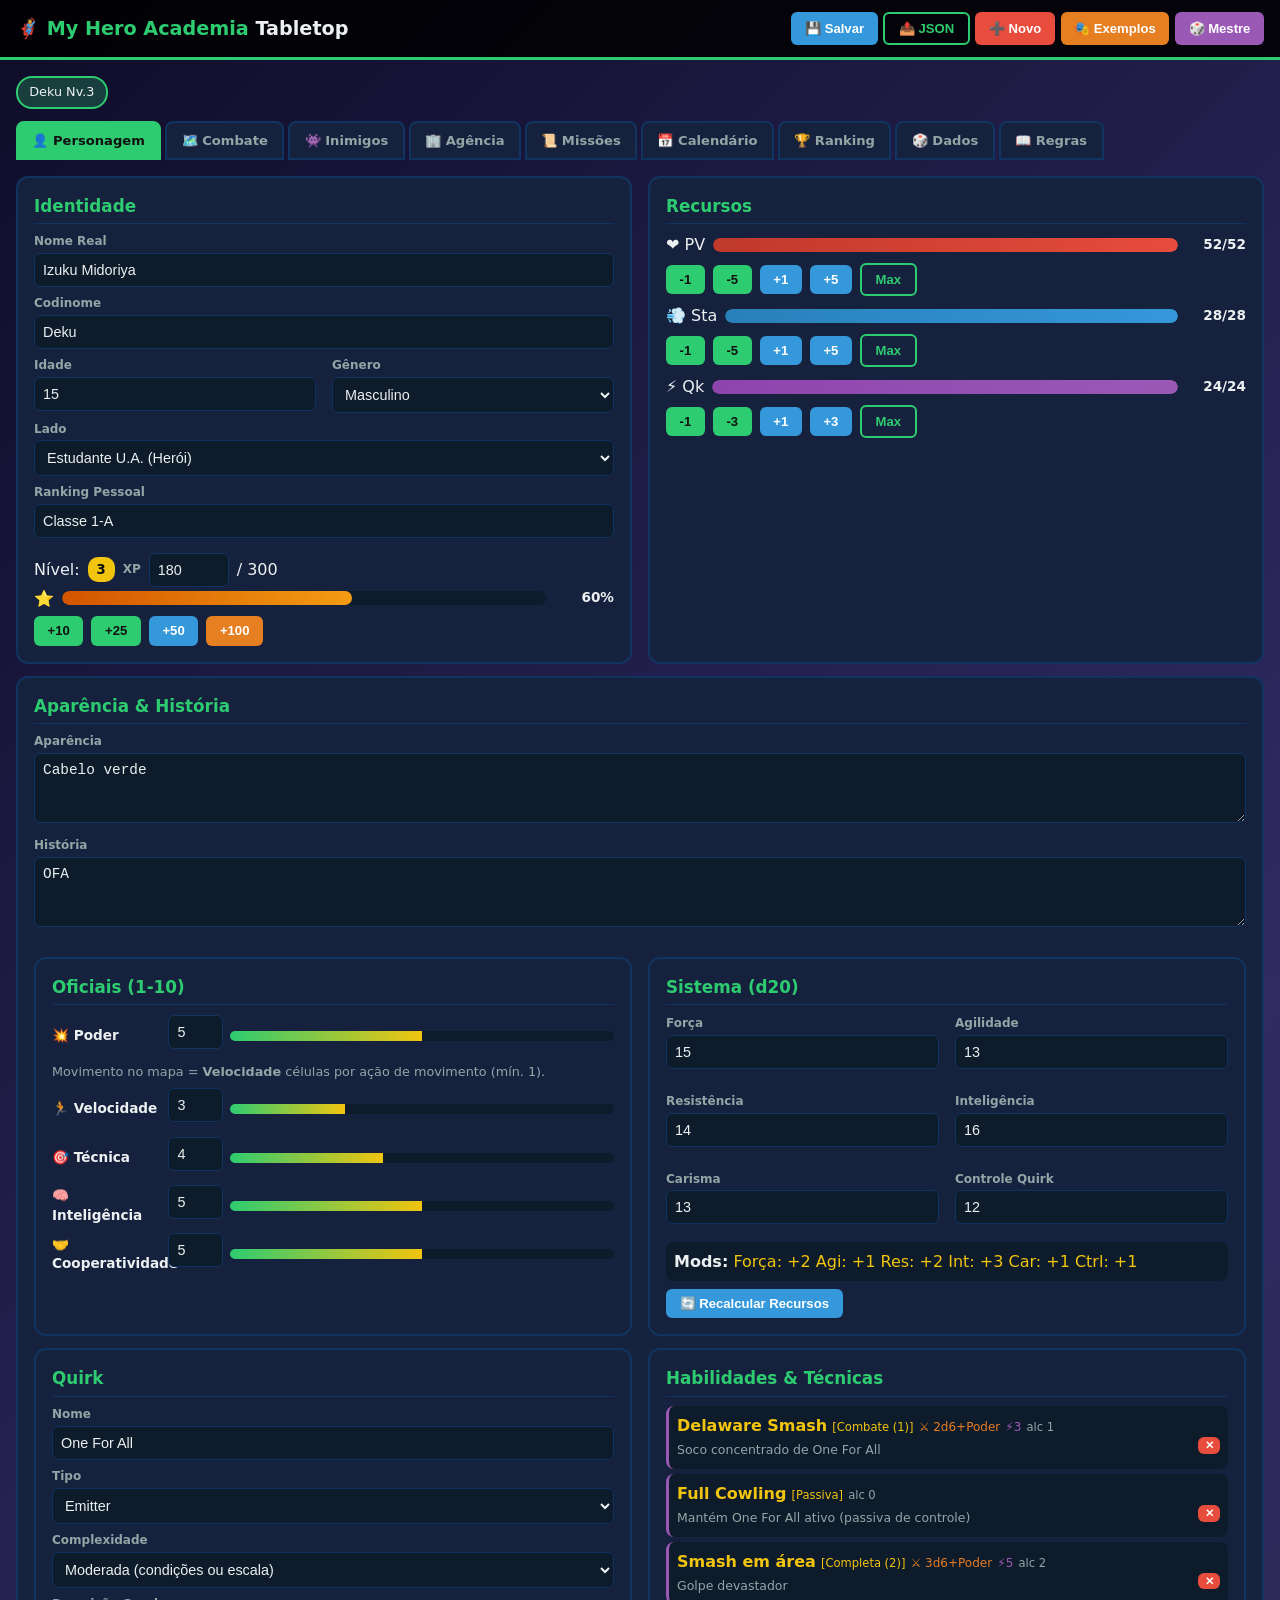
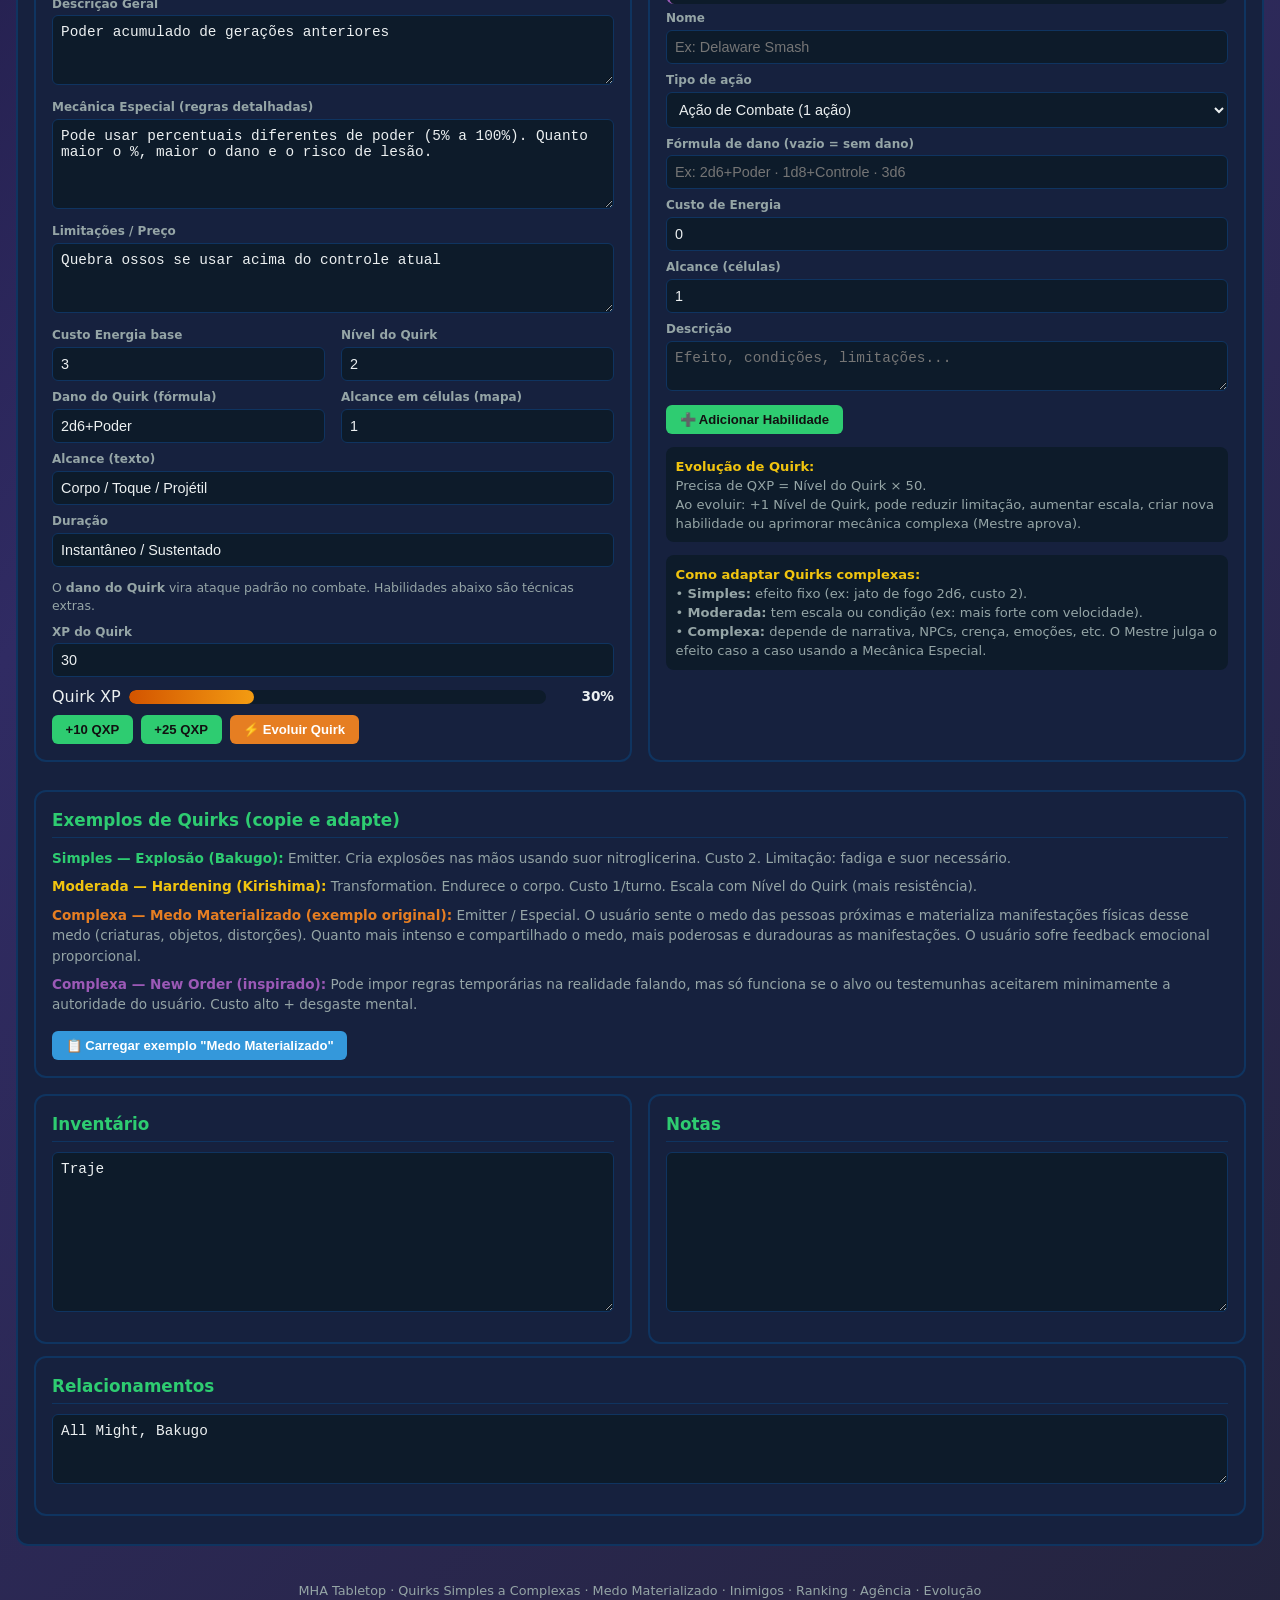
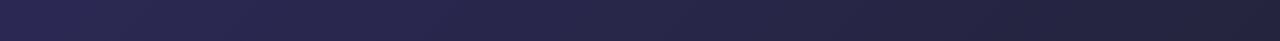
==== commit 8a414e41: "Add files via upload" ====
--- a/index.html
+++ b/index.html
@@ -1,13 +1,11 @@
 <!DOCTYPE html>
 <html lang="pt-BR">
-
 <head>
   <meta charset="UTF-8">
   <meta name="viewport" content="width=device-width, initial-scale=1.0">
   <title>MHA Tabletop RPG — Quirks Complexas</title>
   <link rel="stylesheet" href="style.css">
 </head>
-
 <body>
   <header>
     <h1>🦸 <span>My Hero Academia</span> Tabletop</h1>
@@ -24,24 +22,20 @@
     <div class="chips" id="charChips"></div>
 
     <div class="tabs" id="tabs">
-      <div class="tab on" data-p="ficha">📋 Ficha</div>
-      <div class="tab" data-p="atributos">💪 Atributos</div>
-      <div class="tab" data-p="quirk">⚡ Quirk</div>
-      <div class="tab" data-p="combate">⚔️ Combate</div>
+      <div class="tab on" data-p="personagem">👤 Personagem</div>
+      <div class="tab" data-p="mapa">🗺️ Combate</div>
       <div class="tab" data-p="inimigos">👾 Inimigos</div>
-      <div class="tab" data-p="mapa">🗺️ Mapa</div>
       <div class="tab" data-p="agencia">🏢 Agência</div>
       <div class="tab" data-p="missoes">📜 Missões</div>
       <div class="tab" data-p="calendario">📅 Calendário</div>
       <div class="tab" data-p="ranking">🏆 Ranking</div>
       <div class="tab" data-p="dados">🎲 Dados</div>
-      <div class="tab" data-p="notas">📝 Notas</div>
       <div class="tab" data-p="regras">📖 Regras</div>
       <div class="tab hid" data-p="mestre" id="tabMestre">🎲 Mestre</div>
     </div>
 
-    <!-- FICHA -->
-    <div class="panel on" id="p-ficha">
+    <!-- PERSONAGEM (ficha+atributos+quirk+notas) -->
+    <div class="panel on" id="p-personagem">
       <div class="grid">
         <div class="card" id="idCard">
           <h2>Identidade</h2>
@@ -122,11 +116,9 @@
         <h2>Aparência & História</h2>
         <label>Aparência</label><textarea id="apar"></textarea>
         <label>História</label><textarea id="hist"></textarea>
-      </div>
-    </div>
-
-    <!-- ATRIBUTOS -->
-    <div class="panel" id="p-atributos">
+      
+      <div style="margin-top:1rem"></div>
+      <!-- Atributos -->
       <div class="grid">
         <div class="card">
           <h2>Oficiais (1-10)</h2>
@@ -136,6 +128,7 @@
               <div class="sfill" id="bPod"></div>
             </div>
           </div>
+          <p style="font-size:.8rem;color:var(--m);margin-bottom:.4rem">Movimento no mapa = <strong>Velocidade</strong> células por ação de movimento (mín. 1).</p>
           <div class="srow"><span class="slab">🏃 Velocidade</span><input id="aVel" type="number" min="1" max="10"
               value="3" style="width:55px">
             <div class="sbar">
@@ -176,10 +169,7 @@
           <button class="b" id="btnRecalc" style="margin-top:.5rem">🔄 Recalcular Recursos</button>
         </div>
       </div>
-    </div>
-
-    <!-- QUIRK + EVOLUÇÃO -->
-    <div class="panel" id="p-quirk">
+      <!-- Quirk e Habilidades -->
       <div class="grid">
         <div class="card">
           <h2>Quirk</h2>
@@ -197,21 +187,27 @@
             <option value="moderada">Moderada (condições ou escala)</option>
             <option value="complexa" selected>Complexa (narrativa / crença / variáveis)</option>
           </select>
-          <label>Descrição Geral</label><textarea id="qDesc"
-            placeholder="O que o Quirk faz em poucas palavras"></textarea>
+          <label>Descrição Geral</label><textarea id="qDesc" placeholder="O que o Quirk faz em poucas palavras"></textarea>
           <label>Mecânica Especial (regras detalhadas)</label>
-          <textarea id="qMec" style="min-height:90px"
-            placeholder="Ex: O poder escala com o número de NPCs que acreditam no herói. 1-3 crentes = nível básico; 4-10 = +1d6; 11+ = vantagem e efeito maximizado. O Mestre determina a crença dos NPCs baseado em ações, reputação e narrativa."></textarea>
-          <label>Limitações / Preço</label><textarea id="qLim"
-            placeholder="Ex: Precisa de pelo menos 1 crente; se ninguém acreditar, o Quirk falha ou causa feedback"></textarea>
+          <textarea id="qMec" style="min-height:90px" placeholder="Ex: O poder escala com o número de NPCs que acreditam no herói. 1-3 crentes = nível básico; 4-10 = +1d6; 11+ = vantagem e efeito maximizado. O Mestre determina a crença dos NPCs baseado em ações, reputação e narrativa."></textarea>
+          <label>Limitações / Preço</label><textarea id="qLim" placeholder="Ex: Precisa de pelo menos 1 crente; se ninguém acreditar, o Quirk falha ou causa feedback"></textarea>
           <div class="grid">
             <div><label>Custo Energia base</label><input id="qCusto" type="number" value="2" min="0"></div>
             <div><label>Nível do Quirk</label><input id="qLv" type="number" value="1" min="1" max="10"></div>
           </div>
-          <label>Alcance</label><input id="qAlc" type="text"
-            placeholder="Ex: Toque / 10m / Visual / Global (com crença)">
-          <label>Duração</label><input id="qDur" type="text"
-            placeholder="Ex: Instantâneo / 1 turno / Enquanto houver crentes">
+          <div class="grid">
+            <div>
+              <label>Dano do Quirk (fórmula)</label>
+              <input id="qDmg" type="text" placeholder="Ex: 2d6+Poder · 1d8+Controle">
+            </div>
+            <div>
+              <label>Alcance em células (mapa)</label>
+              <input id="qAlcanceNum" type="number" value="1" min="0">
+            </div>
+          </div>
+          <label>Alcance (texto)</label><input id="qAlc" type="text" placeholder="Ex: Toque / 10m / Visual / Global (com crença)">
+          <label>Duração</label><input id="qDur" type="text" placeholder="Ex: Instantâneo / 1 turno / Enquanto houver crentes">
+          <p style="font-size:.78rem;color:var(--m);margin:.3rem 0 .5rem">O <strong>dano do Quirk</strong> vira ataque padrão no combate. Habilidades abaixo são técnicas extras.</p>
           <label>XP do Quirk</label><input id="qXP" type="number" value="0" min="0">
           <div class="bar-wrap"><span>Quirk XP</span>
             <div class="bar">
@@ -224,82 +220,64 @@
         <div class="card">
           <h2>Habilidades & Técnicas</h2>
           <div id="abList"></div>
-          <input id="abN" type="text" placeholder="Nome da habilidade / técnica">
-          <textarea id="abD" placeholder="Descrição + custo + condições especiais" style="min-height:50px"></textarea>
-          <button id="btnAddAb">➕ Adicionar</button>
-          <div
-            style="margin-top:.8rem;background:#0d1b2a;padding:.6rem;border-radius:8px;font-size:.82rem;color:var(--m)">
+          <label>Nome</label>
+          <input id="abN" type="text" placeholder="Ex: Delaware Smash">
+          <label>Tipo de ação</label>
+          <select id="abTipo">
+            <option value="combate">Ação de Combate (1 ação)</option>
+            <option value="movimento">Ação de Movimento (1 ação)</option>
+            <option value="completa">Ação Completa (2 ações)</option>
+            <option value="passiva">Passiva (sempre ativa)</option>
+          </select>
+          <label>Fórmula de dano (vazio = sem dano)</label>
+          <input id="abDmg" type="text" placeholder="Ex: 2d6+Poder · 1d8+Controle · 3d6">
+          <label>Custo de Energia</label>
+          <input id="abCusto" type="number" value="0" min="0">
+          <label>Alcance (células)</label>
+          <input id="abAlcance" type="number" value="1" min="0">
+          <label>Descrição</label>
+          <textarea id="abD" placeholder="Efeito, condições, limitações..." style="min-height:50px"></textarea>
+          <button id="btnAddAb">➕ Adicionar Habilidade</button>
+          <div style="margin-top:.8rem;background:#0d1b2a;padding:.6rem;border-radius:8px;font-size:.82rem;color:var(--m)">
             <strong style="color:var(--y)">Evolução de Quirk:</strong><br>
             Precisa de QXP = Nível do Quirk × 50.<br>
-            Ao evoluir: +1 Nível de Quirk, pode reduzir limitação, aumentar escala, criar nova habilidade ou aprimorar
-            mecânica complexa (Mestre aprova).
-          </div>
-          <div
-            style="margin-top:.8rem;background:#0d1b2a;padding:.6rem;border-radius:8px;font-size:.82rem;color:var(--m)">
+            Ao evoluir: +1 Nível de Quirk, pode reduzir limitação, aumentar escala, criar nova habilidade ou aprimorar mecânica complexa (Mestre aprova).
+          </div>
+          <div style="margin-top:.8rem;background:#0d1b2a;padding:.6rem;border-radius:8px;font-size:.82rem;color:var(--m)">
             <strong style="color:var(--y)">Como adaptar Quirks complexas:</strong><br>
             • <strong>Simples:</strong> efeito fixo (ex: jato de fogo 2d6, custo 2).<br>
             • <strong>Moderada:</strong> tem escala ou condição (ex: mais forte com velocidade).<br>
-            • <strong>Complexa:</strong> depende de narrativa, NPCs, crença, emoções, etc. O Mestre julga o efeito caso
-            a caso usando a Mecânica Especial.
+            • <strong>Complexa:</strong> depende de narrativa, NPCs, crença, emoções, etc. O Mestre julga o efeito caso a caso usando a Mecânica Especial.
           </div>
         </div>
       </div>
       <div class="card" style="margin-top:1rem">
         <h2>Exemplos de Quirks (copie e adapte)</h2>
         <div style="font-size:.85rem;color:var(--m);line-height:1.5">
-          <p style="margin-bottom:.5rem"><strong style="color:var(--g)">Simples — Explosão (Bakugo):</strong> Emitter.
-            Cria explosões nas mãos usando suor nitroglicerina. Custo 2. Limitação: fadiga e suor necessário.</p>
-          <p style="margin-bottom:.5rem"><strong style="color:var(--y)">Moderada — Hardening (Kirishima):</strong>
-            Transformation. Endurece o corpo. Custo 1/turno. Escala com Nível do Quirk (mais resistência).</p>
-          <p style="margin-bottom:.5rem"><strong style="color:var(--o)">Complexa — Medo Materializado (exemplo
-              original):</strong> Emitter / Especial. O usuário sente o medo das pessoas próximas e materializa
-            manifestações físicas desse medo (criaturas, objetos, distorções). Quanto mais intenso e compartilhado o
-            medo, mais poderosas e duradouras as manifestações. O usuário sofre feedback emocional proporcional.</p>
-          <p style="margin-bottom:.5rem"><strong style="color:var(--p)">Complexa — New Order (inspirado):</strong> Pode
-            impor regras temporárias na realidade falando, mas só funciona se o alvo ou testemunhas aceitarem
-            minimamente a autoridade do usuário. Custo alto + desgaste mental.</p>
+          <p style="margin-bottom:.5rem"><strong style="color:var(--g)">Simples — Explosão (Bakugo):</strong> Emitter. Cria explosões nas mãos usando suor nitroglicerina. Custo 2. Limitação: fadiga e suor necessário.</p>
+          <p style="margin-bottom:.5rem"><strong style="color:var(--y)">Moderada — Hardening (Kirishima):</strong> Transformation. Endurece o corpo. Custo 1/turno. Escala com Nível do Quirk (mais resistência).</p>
+          <p style="margin-bottom:.5rem"><strong style="color:var(--o)">Complexa — Medo Materializado (exemplo original):</strong> Emitter / Especial. O usuário sente o medo das pessoas próximas e materializa manifestações físicas desse medo (criaturas, objetos, distorções). Quanto mais intenso e compartilhado o medo, mais poderosas e duradouras as manifestações. O usuário sofre feedback emocional proporcional.</p>
+          <p style="margin-bottom:.5rem"><strong style="color:var(--p)">Complexa — New Order (inspirado):</strong> Pode impor regras temporárias na realidade falando, mas só funciona se o alvo ou testemunhas aceitarem minimamente a autoridade do usuário. Custo alto + desgaste mental.</p>
         </div>
         <button class="b" id="btnExMedo" style="margin-top:.5rem">📋 Carregar exemplo "Medo Materializado"</button>
       </div>
-    </div>
-
-    <!-- COMBATE -->
-    <div class="panel" id="p-combate">
-      <div class="grid">
-        <div class="card">
-          <h2>Iniciativa</h2>
-          <div class="row">
-            <input id="iName" type="text" placeholder="Nome" style="flex:1">
-            <input id="iVal" type="number" placeholder="Ini" style="width:70px">
-            <button id="btnAddIni">➕</button>
-          </div>
-          <ul class="ilist" id="iList"></ul>
-          <div class="row" style="margin-top:.4rem">
-            <button class="b" id="btnNext">➡️ Próximo</button>
-            <button class="d" id="btnClrIni">Limpar</button>
-            <button class="g" id="btnRollIni">🎲 Rolar Todos</button>
-          </div>
-          <h2 style="margin-top:1rem">Atacar</h2>
-          <label>CA do Alvo (0 = 12 padrão)</label><input id="alvoCA" type="number" value="12" min="0">
-          <label>Nome do Alvo</label><input id="alvoNome" type="text" placeholder="Vilão / Inimigo">
-          <div style="display:flex;flex-direction:column;gap:.35rem;margin-top:.4rem">
-            <button id="atkBas">👊 Ataque Básico (1d6+Poder)</button>
-            <button class="p" id="atkEsp">💥 Especial −3 Energia (2d6+Poder)</button>
-            <button class="b" id="atkQuirk">⚡ Quirk −custo (1d8+Ctrl+Poder/2)</button>
-            <button class="o" id="atkPlus">🔥 PLUS ULTRA! −5 (vantagem + 2d8+Poder)</button>
-          </div>
-          <div id="atkRes" class="res hid"></div>
-        </div>
-        <div class="card">
-          <h2>Log de Combate</h2>
-          <div class="log" id="cLog" style="max-height:360px"></div>
-          <div class="row" style="margin-top:.5rem">
-            <button class="g" id="actEsq">🛡️ Esquiva</button>
-            <button class="b" id="actDef">🧱 Defesa (+2 CA)</button>
-            <button class="d" id="clrLog">Limpar Log</button>
-          </div>
-        </div>
-      </div>
+      <!-- Notas -->
+          <!-- NOTAS -->
+    <div style="margin-top:1rem">
+      <div class="grid">
+        <div class="card">
+          <h2>Inventário</h2><textarea id="inv" style="min-height:160px"></textarea>
+        </div>
+        <div class="card">
+          <h2>Notas</h2><textarea id="notas" style="min-height:160px"></textarea>
+        </div>
+      </div>
+      <div class="card">
+        <h2>Relacionamentos</h2><textarea id="rel" style="min-height:70px"></textarea>
+      </div>
+    </div>
+    </div>
+
     </div>
 
     <!-- INIMIGOS -->
@@ -337,28 +315,111 @@
       </div>
     </div>
 
-    <!-- MAPA -->
+    <!-- MAPA / COMBATE TÁTICO -->
     <div class="panel" id="p-mapa">
-      <div class="card">
-        <h2>🗺️ Mapa</h2>
-        <div class="row" style="margin-bottom:.6rem">
-          <button class="b" id="mmChar">👤 Personagem</button>
-          <button class="g" id="mmWall">🧱 Parede</button>
-          <button class="o" id="mmCover">🛡️ Cobertura</button>
-          <button class="d" id="mmClear">🗑️ Limpar célula</button>
-          <button class="p" id="mmReset">🔄 Reset</button>
-          <select id="mapSize">
-            <option value="8">8×8</option>
-            <option value="10" selected>10×10</option>
-            <option value="12">12×12</option>
-          </select>
-        </div>
-        <div style="overflow:auto">
-          <div class="mgrid" id="mapGrid"></div>
-        </div>
-        <p style="margin-top:.5rem;font-size:.8rem;color:var(--m)">Célula: <strong id="selCell">—</strong> · Tokens:
-          <span id="mapN">0</span>
-        </p>
+      <div class="grid">
+        <div class="card">
+          <h2>🗺️ Mapa Tático</h2>
+          <div class="row" style="margin-bottom:.5rem;flex-wrap:wrap;gap:.35rem">
+            <button class="b" id="mmChar">🦸 Herói</button>
+            <button class="b" id="mmNpc">🛡️ NPC Herói</button>
+            <button class="d" id="mmVil">👾 Vilão</button>
+            <button class="p" id="mmMove">🚶 Mover</button>
+            <button class="g" id="mmWall">🧱 Parede</button>
+            <button class="o" id="mmCover">🛡️ Cobertura</button>
+            <button class="d" id="mmClear">🗑️ Limpar</button>
+            <button class="p" id="mmReset">🔄 Reset</button>
+            <select id="mapSize">
+              <option value="8" selected>8×8</option>
+              <option value="10">10×10</option>
+              <option value="12">12×12</option>
+              <option value="16">16×16</option>
+              <option value="20">20×20</option>
+              <option value="24">24×24</option>
+              <option value="32">32×32</option>
+            </select>
+          </div>
+          <div class="row" style="margin-bottom:.5rem;gap:.4rem;flex-wrap:wrap">
+            <select id="mapHeroSelect" style="flex:1;min-width:140px;margin:0" title="Ficha salva para colocar como herói">
+              <option value="">— ficha salva —</option>
+            </select>
+            <input id="mapTokenName" type="text" placeholder="Nome NPC/Vilão" style="flex:1;min-width:110px;margin:0">
+            <input id="mapTokenHP" type="number" placeholder="PV" value="25" style="width:65px;margin:0" title="PV">
+            <input id="mapTokenCA" type="number" placeholder="CA" value="13" style="width:55px;margin:0" title="CA">
+            <input id="mapTokenPod" type="number" placeholder="Pod" value="3" style="width:55px;margin:0" title="Poder">
+            <span style="font-size:.8rem;color:var(--m)">Modo: <strong id="mapModeLabel">Herói</strong></span>
+          </div>
+          <p style="font-size:.78rem;color:var(--m);margin-bottom:.4rem">
+            <strong style="color:var(--y)">Combate:</strong> escolha Atacante e Alvo (lista ou clique) → ataque.
+            <strong>Mover:</strong> clique no token e depois na célula vazia.
+            <strong>Cobertura:</strong> +2 CA e −2 dano recebido. <strong>Parede:</strong> bloqueia célula.
+          </p>
+          <div style="overflow:auto;max-height:65vh">
+            <div class="mgrid" id="mapGrid"></div>
+          </div>
+          <p style="margin-top:.5rem;font-size:.8rem;color:var(--m)">
+            Célula: <strong id="selCell">—</strong> · Tokens: <span id="mapN">0</span>
+            · Atacante: <strong id="mapAtkName" style="color:var(--g)">—</strong>
+            · Alvo: <strong id="mapTgtName" style="color:var(--r)">—</strong>
+          </p>
+        </div>
+        <div class="card">
+          <h2>⚔️ Combate Tático</h2>
+          <div class="row" style="margin-bottom:.4rem">
+            <button class="b" id="mapRollIni">🎲 Iniciativa</button>
+            <button class="d" id="mapClrLog">Limpar log</button>
+          </div>
+          <div id="mapIniList" style="font-size:.8rem;color:var(--m);margin-bottom:.4rem;max-height:70px;overflow-y:auto"></div>
+          <div id="mapCombatants" style="max-height:120px;overflow-y:auto;margin-bottom:.5rem"></div>
+
+          <!-- Caixa estilo Pokémon -->
+          <div id="pokeBox" style="border:3px solid #5a8;border-radius:10px;overflow:hidden;background:#1a2a3a">
+            <div style="background:#0d1b2a;padding:.55rem .7rem;font-size:.95rem">
+              <div style="color:var(--m);font-size:.78rem">Ações: <strong id="mapActionsLeft" style="color:var(--g)">2</strong>/2</div>
+              <div id="pokePrompt" style="margin-top:.25rem;font-weight:700;color:var(--t)">
+                O que <span id="mapTurnName" style="color:var(--y)">—</span> vai fazer?
+              </div>
+              <div style="font-size:.8rem;margin-top:.25rem">
+                Alvo: <strong id="mapTgtInfo" style="color:var(--r)">nenhum (clique no mapa)</strong>
+              </div>
+            </div>
+            <!-- Menu principal -->
+            <div id="pokeMenuMain" style="display:grid;grid-template-columns:1fr 1fr;gap:2px;background:#2a4a5a;padding:2px">
+              <button id="pokeFight" style="padding:.7rem;font-size:.95rem;font-weight:800;background:#1a3a2a;border:none;color:#9f9;cursor:pointer">⚔️ ATACAR</button>
+              <button id="pokeMove" style="padding:.7rem;font-size:.95rem;font-weight:800;background:#1a2a3a;border:none;color:#9cf;cursor:pointer">🚶 MOVER</button>
+              <button id="pokeItem" style="padding:.7rem;font-size:.95rem;font-weight:800;background:#3a2a1a;border:none;color:#fc9;cursor:pointer">🎒 ITEM</button>
+              <button id="pokeRun" style="padding:.7rem;font-size:.95rem;font-weight:800;background:#3a1a1a;border:none;color:#f99;cursor:pointer">🏳️ DESISTIR</button>
+            </div>
+            <!-- Submenu: habilidades de ataque -->
+            <div id="pokeMenuFight" class="hid" style="padding:.5rem;background:#0d1b2a">
+              <div style="font-size:.8rem;color:var(--m);margin-bottom:.35rem">Escolha a habilidade · <button id="pokeBack1" style="padding:.15rem .4rem;font-size:.75rem">◀ Voltar</button></div>
+              <div id="mapAbilities" style="display:flex;flex-direction:column;gap:.3rem"></div>
+            </div>
+            <!-- Submenu: itens -->
+            <div id="pokeMenuItem" class="hid" style="padding:.5rem;background:#0d1b2a">
+              <div style="font-size:.8rem;color:var(--m);margin-bottom:.35rem">Usar item (1 ação) · <button id="pokeBack2" style="padding:.15rem .4rem;font-size:.75rem">◀ Voltar</button></div>
+              <button id="itemHeal" style="width:100%;margin-bottom:.3rem">🧪 Kit médico (+15 PV)</button>
+              <button id="itemEnergy" class="p" style="width:100%;margin-bottom:.3rem">⚡ Estimulante (+5 Energia)</button>
+              <button id="itemSmoke" class="o" style="width:100%">💨 Cortina de fumaça (+2 CA até o próximo turno)</button>
+            </div>
+            <!-- Submenu: confirma desistir -->
+            <div id="pokeMenuRun" class="hid" style="padding:.5rem;background:#0d1b2a">
+              <div style="font-size:.85rem;margin-bottom:.4rem">Desistir remove o personagem do combate.</div>
+              <div class="row">
+                <button class="d" id="pokeRunYes">Sim, desistir</button>
+                <button id="pokeBack3">◀ Voltar</button>
+              </div>
+            </div>
+          </div>
+
+          <div class="row" style="margin-top:.5rem">
+            <button id="mapActEnd">✓ Encerrar turno</button>
+            <span style="font-size:.75rem;color:var(--m);align-self:center">Passivas ficam sempre ativas</span>
+          </div>
+          <div id="mapAtkRes" class="res hid" style="margin-top:.4rem"></div>
+          <div class="log" id="mapLog" style="margin-top:.5rem;max-height:130px"></div>
+          <span id="mapAtkInfo" class="hid">nenhum</span>
+        </div>
       </div>
     </div>
 
@@ -451,18 +512,10 @@
             <button class="b" id="calNext">▶</button>
           </div>
           <div class="cal-weekdays">
-            <div>Dom</div>
-            <div>Seg</div>
-            <div>Ter</div>
-            <div>Qua</div>
-            <div>Qui</div>
-            <div>Sex</div>
-            <div>Sáb</div>
+            <div>Dom</div><div>Seg</div><div>Ter</div><div>Qua</div><div>Qui</div><div>Sex</div><div>Sáb</div>
           </div>
           <div class="cal-grid" id="calGrid"></div>
-          <p style="margin-top:.6rem;font-size:.8rem;color:var(--m)">Clique em um dia para adicionar ou ver eventos ·
-            <span id="calSelDay">Nenhum dia selecionado</span>
-          </p>
+          <p style="margin-top:.6rem;font-size:.8rem;color:var(--m)">Clique em um dia para adicionar ou ver eventos · <span id="calSelDay">Nenhum dia selecionado</span></p>
         </div>
         <div class="card">
           <h2>📌 Evento</h2>
@@ -567,22 +620,6 @@
       </div>
     </div>
 
-    <!-- NOTAS -->
-    <div class="panel" id="p-notas">
-      <div class="grid">
-        <div class="card">
-          <h2>Inventário</h2><textarea id="inv" style="min-height:160px"></textarea>
-        </div>
-        <div class="card">
-          <h2>Notas</h2><textarea id="notas" style="min-height:160px"></textarea>
-        </div>
-      </div>
-      <div class="card">
-        <h2>Relacionamentos</h2><textarea id="rel" style="min-height:70px"></textarea>
-      </div>
-    </div>
-
-    <!-- MESTRE -->
     <div class="panel" id="p-mestre">
       <div class="grid">
         <div class="card">
@@ -610,7 +647,7 @@
       </div>
     </div>
 
-
+    
     <!-- REGRAS -->
     <div class="panel" id="p-regras">
       <div class="card">
@@ -619,15 +656,11 @@
         <h3 style="color:var(--y);margin:.8rem 0 .4rem">1. Criação de Personagem</h3>
         <ol style="padding-left:1.2rem;font-size:.88rem;color:var(--m)">
           <li>Clique em <strong>➕ Novo</strong> ou carregue um exemplo (🎭 Exemplos).</li>
-          <li>Aba <strong>📋 Ficha</strong>: Nome, Codinome, Idade, Gênero, Lado (Estudante U.A., Herói Profissional,
-            Vilão, Vigilante, Civil/Quirkless, Liga dos Vilões). Vilões ganham campos extras (Organização, Objetivo,
-            Perigo).</li>
+          <li>Aba <strong>📋 Ficha</strong>: Nome, Codinome, Idade, Gênero, Lado (Estudante U.A., Herói Profissional, Vilão, Vigilante, Civil/Quirkless, Liga dos Vilões). Vilões ganham campos extras (Organização, Objetivo, Perigo).</li>
           <li>Aba <strong>💪 Atributos</strong>:
             <ul style="margin:.3rem 0">
-              <li><strong>Oficiais (1-10)</strong>: Poder, Velocidade, Técnica, Inteligência, Cooperatividade (estilo
-                ranking da U.A.).</li>
-              <li><strong>Sistema (d20)</strong>: Força, Agilidade, Resistência, Inteligência, Carisma, Controle Quirk.
-              </li>
+              <li><strong>Oficiais (1-10)</strong>: Poder, Velocidade, Técnica, Inteligência, Cooperatividade (estilo ranking da U.A.).</li>
+              <li><strong>Sistema (d20)</strong>: Força, Agilidade, Resistência, Inteligência, Carisma, Controle Quirk.</li>
               <li>Clique em <strong>🔄 Recalcular Recursos</strong> para gerar PV, Stamina e Energia de Quirk.</li>
             </ul>
           </li>
@@ -637,106 +670,54 @@
         </ol>
 
         <h3 style="color:var(--y);margin:.8rem 0 .4rem">2. Criação de NPCs e Vilões</h3>
-        <p style="font-size:.88rem;color:var(--m)"><strong>Aba 👾 Inimigos:</strong> escolha o tipo (Rank C/B/A/S,
-          Lacaio, Nomu, Herói Rival) → 🎲 Gerar ou adicione manualmente. Depois use como Alvo, adicione na iniciativa ou
-          tire PV.</p>
-        <p style="font-size:.88rem;color:var(--m)"><strong>Aba 🎲 Mestre:</strong> ative o modo Mestre e gere NPCs + use
-          ferramentas de Encontro, Complicação e Recompensa.</p>
-        <p style="font-size:.85rem;color:var(--m)"><strong>Balanceamento:</strong> Rank C (ameaça local) · Rank B (1-2
-          heróis) · Rank A (grupo) · Rank S / Nomu (boss de arco).</p>
+        <p style="font-size:.88rem;color:var(--m)"><strong>Aba 👾 Inimigos:</strong> escolha o tipo (Rank C/B/A/S, Lacaio, Nomu, Herói Rival) → 🎲 Gerar ou adicione manualmente. Depois use como Alvo, adicione na iniciativa ou tire PV.</p>
+        <p style="font-size:.88rem;color:var(--m)"><strong>Aba 🎲 Mestre:</strong> ative o modo Mestre e gere NPCs + use ferramentas de Encontro, Complicação e Recompensa.</p>
+        <p style="font-size:.85rem;color:var(--m)"><strong>Balanceamento:</strong> Rank C (ameaça local) · Rank B (1-2 heróis) · Rank A (grupo) · Rank S / Nomu (boss de arco).</p>
 
         <h3 style="color:var(--y);margin:.8rem 0 .4rem">3. Sistema de Dados e Testes</h3>
         <p style="font-size:.88rem;color:var(--m)">O sistema usa <strong>d20</strong> (heroico e cinematográfico).</p>
         <table style="width:100%;font-size:.84rem;color:var(--m);border-collapse:collapse;margin-bottom:.5rem">
-          <tr style="border-bottom:1px solid var(--bd)">
-            <th style="text-align:left;padding:.3rem">Situação</th>
-            <th style="text-align:left;padding:.3rem">Rolagem</th>
-            <th style="text-align:left;padding:.3rem">Observação</th>
-          </tr>
-          <tr style="border-bottom:1px solid #1a2a3a">
-            <td style="padding:.3rem">Teste de atributo</td>
-            <td style="padding:.3rem">d20 + modificador</td>
-            <td style="padding:.3rem">Mod = (atributo − 10) ÷ 2</td>
-          </tr>
-          <tr style="border-bottom:1px solid #1a2a3a">
-            <td style="padding:.3rem">Ataque</td>
-            <td style="padding:.3rem">d20 + Técnica/Força (ou Controle no Quirk)</td>
-            <td style="padding:.3rem">vs CA do alvo</td>
-          </tr>
-          <tr style="border-bottom:1px solid #1a2a3a">
-            <td style="padding:.3rem">Iniciativa</td>
-            <td style="padding:.3rem">d20 + Agilidade</td>
-            <td style="padding:.3rem">—</td>
-          </tr>
-          <tr style="border-bottom:1px solid #1a2a3a">
-            <td style="padding:.3rem">Dano Básico</td>
-            <td style="padding:.3rem">1d6 + Poder</td>
-            <td style="padding:.3rem">Sem custo</td>
-          </tr>
-          <tr style="border-bottom:1px solid #1a2a3a">
-            <td style="padding:.3rem">Dano Especial</td>
-            <td style="padding:.3rem">2d6 + Poder</td>
-            <td style="padding:.3rem">Custa 3 de Energia</td>
-          </tr>
-          <tr style="border-bottom:1px solid #1a2a3a">
-            <td style="padding:.3rem">Dano de Quirk</td>
-            <td style="padding:.3rem">1d8 + Controle + Poder/2</td>
-            <td style="padding:.3rem">Custo do Quirk · +Nível/2 no ataque</td>
-          </tr>
-          <tr style="border-bottom:1px solid #1a2a3a">
-            <td style="padding:.3rem">Plus Ultra</td>
-            <td style="padding:.3rem">Vantagem + 2d8 + Poder</td>
-            <td style="padding:.3rem">Custa 5 de Energia</td>
-          </tr>
-          <tr>
-            <td style="padding:.3rem">Crítico / Falha</td>
-            <td style="padding:.3rem">20 natural / 1 natural</td>
-            <td style="padding:.3rem">Dano ×2 / errou + complicação</td>
-          </tr>
+          <tr style="border-bottom:1px solid var(--bd)"><th style="text-align:left;padding:.3rem">Situação</th><th style="text-align:left;padding:.3rem">Rolagem</th><th style="text-align:left;padding:.3rem">Observação</th></tr>
+          <tr style="border-bottom:1px solid #1a2a3a"><td style="padding:.3rem">Teste de atributo</td><td style="padding:.3rem">d20 + modificador</td><td style="padding:.3rem">Mod = (atributo − 10) ÷ 2</td></tr>
+          <tr style="border-bottom:1px solid #1a2a3a"><td style="padding:.3rem">Ataque</td><td style="padding:.3rem">d20 + Técnica/Força (ou Controle no Quirk)</td><td style="padding:.3rem">vs CA do alvo</td></tr>
+          <tr style="border-bottom:1px solid #1a2a3a"><td style="padding:.3rem">Iniciativa</td><td style="padding:.3rem">d20 + Agilidade</td><td style="padding:.3rem">—</td></tr>
+          <tr style="border-bottom:1px solid #1a2a3a"><td style="padding:.3rem">Dano Básico</td><td style="padding:.3rem">1d6 + Poder</td><td style="padding:.3rem">Sem custo</td></tr>
+          <tr style="border-bottom:1px solid #1a2a3a"><td style="padding:.3rem">Dano Especial</td><td style="padding:.3rem">2d6 + Poder</td><td style="padding:.3rem">Custa 3 de Energia</td></tr>
+          <tr style="border-bottom:1px solid #1a2a3a"><td style="padding:.3rem">Dano de Quirk</td><td style="padding:.3rem">1d8 + Controle + Poder/2</td><td style="padding:.3rem">Custo do Quirk · +Nível/2 no ataque</td></tr>
+          <tr style="border-bottom:1px solid #1a2a3a"><td style="padding:.3rem">Plus Ultra</td><td style="padding:.3rem">Vantagem + 2d8 + Poder</td><td style="padding:.3rem">Custa 5 de Energia</td></tr>
+          <tr><td style="padding:.3rem">Crítico / Falha</td><td style="padding:.3rem">20 natural / 1 natural</td><td style="padding:.3rem">Dano ×2 / errou + complicação</td></tr>
         </table>
-        <p style="font-size:.85rem;color:var(--m)"><strong>Vantagem / Desvantagem:</strong> role 2d20 e fique com o
-          melhor ou o pior.</p>
+        <p style="font-size:.85rem;color:var(--m)"><strong>Vantagem / Desvantagem:</strong> role 2d20 e fique com o melhor ou o pior.</p>
 
         <h3 style="color:var(--y);margin:.8rem 0 .4rem">4. Combate Completo</h3>
         <ol style="padding-left:1.2rem;font-size:.88rem;color:var(--m)">
           <li><strong>Iniciativa:</strong> todos rolam d20 + Agilidade. Ordem do maior para o menor.</li>
           <li><strong>Turno:</strong> mover + 1 ação principal.</li>
           <li><strong>Ações:</strong> Ataque Básico, Especial, Quirk, Plus Ultra, Esquiva ou Defesa Total (+2 CA).</li>
-          <li><strong>Ataque:</strong> d20 + modificador vs CA. Acerto → rola dano. Crítico (20) → dano ×2. Falha
-            crítica (1) → errou + complicação.</li>
-          <li><strong>Recursos:</strong> PV (vida), Stamina (esforço físico), Energia de Quirk (gasta em
-            Especial/Quirk/Plus Ultra).</li>
-          <li><strong>Derrota:</strong> PV ≤ 0 → fora de combate (desmaia ou fica incapacitado). O Mestre decide a
-            gravidade.</li>
+          <li><strong>Ataque:</strong> d20 + modificador vs CA. Acerto → rola dano. Crítico (20) → dano ×2. Falha crítica (1) → errou + complicação.</li>
+          <li><strong>Recursos:</strong> PV (vida), Stamina (esforço físico), Energia de Quirk (gasta em Especial/Quirk/Plus Ultra).</li>
+          <li><strong>Derrota:</strong> PV ≤ 0 → fora de combate (desmaia ou fica incapacitado). O Mestre decide a gravidade.</li>
         </ol>
-        <p style="font-size:.85rem;color:var(--m);margin-top:.4rem"><strong>Dica:</strong> Use o Log de Combate e a
-          lista de Inimigos. Clique em “Usar como Alvo” para preencher automaticamente CA e nome.</p>
+        <p style="font-size:.85rem;color:var(--m);margin-top:.4rem"><strong>Dica:</strong> Use o Log de Combate e a lista de Inimigos. Clique em “Usar como Alvo” para preencher automaticamente CA e nome.</p>
 
         <h3 style="color:var(--y);margin:.8rem 0 .4rem">5. Criação de Quirks — Guia Completo</h3>
         <p style="font-size:.88rem;color:var(--m);margin-bottom:.5rem">
-          Em My Hero Academia os Quirks são extremamente variados e inusitados. Este sistema foi feito para aceitar
-          <strong>qualquer ideia</strong>, desde um jato de fogo simples até poderes baseados em emoções, regras,
-          memória, medo, cópia, armazenamento ou manipulação da realidade.
+          Em My Hero Academia os Quirks são extremamente variados e inusitados. Este sistema foi feito para aceitar <strong>qualquer ideia</strong>, desde um jato de fogo simples até poderes baseados em emoções, regras, memória, medo, cópia, armazenamento ou manipulação da realidade.
         </p>
 
         <h4 style="color:var(--g);margin:.6rem 0 .3rem">5.1 Tipos Oficiais</h4>
         <ul style="padding-left:1.2rem;font-size:.88rem;color:var(--m)">
           <li><strong>Emitter:</strong> libera algo do corpo (fogo, explosão, ácido, laser, sombra, eletricidade…).</li>
-          <li><strong>Transformation:</strong> transforma o próprio corpo (endurecimento, gigantificação, lâminas de
-            osso, asas…).</li>
-          <li><strong>Mutant:</strong> alteração permanente do corpo (cauda, motores nas pernas, visor, tentáculos…).
-          </li>
-          <li><strong>Composite / Especial:</strong> mistura de tipos ou poderes que não se encaixam bem nas categorias
-            clássicas (cópias, regras, emoções, memória, crença, medo, contratos…).</li>
+          <li><strong>Transformation:</strong> transforma o próprio corpo (endurecimento, gigantificação, lâminas de osso, asas…).</li>
+          <li><strong>Mutant:</strong> alteração permanente do corpo (cauda, motores nas pernas, visor, tentáculos…).</li>
+          <li><strong>Composite / Especial:</strong> mistura de tipos ou poderes que não se encaixam bem nas categorias clássicas (cópias, regras, emoções, memória, crença, medo, contratos…).</li>
         </ul>
 
         <h4 style="color:var(--g);margin:.6rem 0 .3rem">5.2 Complexidade</h4>
         <ul style="padding-left:1.2rem;font-size:.88rem;color:var(--m)">
           <li><strong>Simples:</strong> efeito direto e previsível. Ex: “solta fogo pela boca”.</li>
-          <li><strong>Moderada:</strong> tem escala, condição ou variável. Ex: “quanto mais rápido corre, mais forte
-            fica”.</li>
-          <li><strong>Complexa:</strong> depende de fatores externos, narrativa, emoções, NPCs, regras impostas, etc. O
-            Mestre julga usando a <em>Mecânica Especial</em>.</li>
+          <li><strong>Moderada:</strong> tem escala, condição ou variável. Ex: “quanto mais rápido corre, mais forte fica”.</li>
+          <li><strong>Complexa:</strong> depende de fatores externos, narrativa, emoções, NPCs, regras impostas, etc. O Mestre julga usando a <em>Mecânica Especial</em>.</li>
         </ul>
 
         <h4 style="color:var(--g);margin:.6rem 0 .3rem">5.3 Passo a passo para criar qualquer Quirk</h4>
@@ -753,8 +734,7 @@
               <li>Tabelas de intensidade se necessário</li>
             </ul>
           </li>
-          <li><strong>Limitações / Preço</strong> — todo Quirk forte precisa de um custo real (fadiga, feedback
-            emocional, requisito de contato, risco de lesão, necessidade de emoção específica, etc.).</li>
+          <li><strong>Limitações / Preço</strong> — todo Quirk forte precisa de um custo real (fadiga, feedback emocional, requisito de contato, risco de lesão, necessidade de emoção específica, etc.).</li>
           <li><strong>Custo de Energia base</strong></li>
           <li><strong>Alcance e Duração</strong></li>
           <li><strong>Habilidades / Técnicas</strong> — usos específicos do Quirk (cada um com custo e condições).</li>
@@ -762,49 +742,33 @@
 
         <h4 style="color:var(--g);margin:.6rem 0 .3rem">5.4 Exemplos de categorias de Quirks inusitados</h4>
         <ul style="padding-left:1.2rem;font-size:.88rem;color:var(--m)">
-          <li><strong>Emoção / Estado mental:</strong> poder muda conforme raiva, medo, alegria, desespero do usuário ou
-            dos outros (ex: Medo Materializado).</li>
-          <li><strong>Crença / Expectativa / Fama:</strong> força escala com quantas pessoas acreditam, temem ou admiram
-            o usuário.</li>
-          <li><strong>Cópia / Roubo / Empréstimo:</strong> copia temporariamente o Quirk de outro (precisa de contato,
-            sangue, olhar, etc.).</li>
-          <li><strong>Armazenamento / Acúmulo:</strong> guarda energia, impactos, emoções ou objetos para liberar depois
-            (estilo One For All ou Impact Storage).</li>
-          <li><strong>Regra / Contrato / Palavra:</strong> impõe regras na realidade ou em alvos (estilo New Order).
-            Normalmente exige que o alvo ou testemunhas aceitem minimamente.</li>
+          <li><strong>Emoção / Estado mental:</strong> poder muda conforme raiva, medo, alegria, desespero do usuário ou dos outros (ex: Medo Materializado).</li>
+          <li><strong>Crença / Expectativa / Fama:</strong> força escala com quantas pessoas acreditam, temem ou admiram o usuário.</li>
+          <li><strong>Cópia / Roubo / Empréstimo:</strong> copia temporariamente o Quirk de outro (precisa de contato, sangue, olhar, etc.).</li>
+          <li><strong>Armazenamento / Acúmulo:</strong> guarda energia, impactos, emoções ou objetos para liberar depois (estilo One For All ou Impact Storage).</li>
+          <li><strong>Regra / Contrato / Palavra:</strong> impõe regras na realidade ou em alvos (estilo New Order). Normalmente exige que o alvo ou testemunhas aceitem minimamente.</li>
           <li><strong>Memória / Informação:</strong> lê, apaga, altera ou materializa memórias.</li>
-          <li><strong>Ambiente / Terreno:</strong> manipula o cenário (gravidade local, temperatura, paredes vivas,
-            portais…).</li>
-          <li><strong>Corpo extremo / Mutação progressiva:</strong> muda o corpo de formas cada vez mais estranhas e
-            poderosas (com risco de perder controle).</li>
-          <li><strong>Simbiótico / Parasita / Dualidade:</strong> o Quirk tem vontade própria ou uma segunda
-            personalidade.</li>
-          <li><strong>Probabilidade / Sorte / Destino:</strong> altera chances, força eventos “improváveis” ou lê
-            possibilidades.</li>
+          <li><strong>Ambiente / Terreno:</strong> manipula o cenário (gravidade local, temperatura, paredes vivas, portais…).</li>
+          <li><strong>Corpo extremo / Mutação progressiva:</strong> muda o corpo de formas cada vez mais estranhas e poderosas (com risco de perder controle).</li>
+          <li><strong>Simbiótico / Parasita / Dualidade:</strong> o Quirk tem vontade própria ou uma segunda personalidade.</li>
+          <li><strong>Probabilidade / Sorte / Destino:</strong> altera chances, força eventos “improváveis” ou lê possibilidades.</li>
           <li><strong>Som / Música / Voz:</strong> poderes baseados em frequência, melodia ou palavras faladas.</li>
-          <li><strong>Tempo / Idade / Ciclo:</strong> acelera, desacelera, reverte ou envelhece (sempre com limitações
-            fortes).</li>
+          <li><strong>Tempo / Idade / Ciclo:</strong> acelera, desacelera, reverte ou envelhece (sempre com limitações fortes).</li>
         </ul>
 
         <h4 style="color:var(--g);margin:.6rem 0 .3rem">5.5 Como balancear Quirks complexas</h4>
         <ul style="padding-left:1.2rem;font-size:.88rem;color:var(--m)">
-          <li>Todo poder forte precisa de um <strong>preço narrativo</strong> além do custo de energia (feedback, risco,
-            requisito social, fadiga mental, etc.).</li>
-          <li>Fatores externos (medo, crença, emoção dos NPCs, aceitação de regras…) são sempre decididos pelo
-            <strong>Mestre</strong>, nunca pelo jogador.
-          </li>
+          <li>Todo poder forte precisa de um <strong>preço narrativo</strong> além do custo de energia (feedback, risco, requisito social, fadiga mental, etc.).</li>
+          <li>Fatores externos (medo, crença, emoção dos NPCs, aceitação de regras…) são sempre decididos pelo <strong>Mestre</strong>, nunca pelo jogador.</li>
           <li>Use a Reputação, Ranking e ações recentes do personagem como referência para fatores sociais.</li>
-          <li>Permita evolução: ao subir o Nível do Quirk (QXP = Nível × 50), o jogador pode melhorar a escala, reduzir
-            limitações ou criar novas técnicas (com aprovação do Mestre).</li>
-          <li>Se o Quirk parecer forte demais, aumente o custo, adicione feedback ou restrinja as condições de ativação.
-          </li>
+          <li>Permita evolução: ao subir o Nível do Quirk (QXP = Nível × 50), o jogador pode melhorar a escala, reduzir limitações ou criar novas técnicas (com aprovação do Mestre).</li>
+          <li>Se o Quirk parecer forte demais, aumente o custo, adicione feedback ou restrinja as condições de ativação.</li>
         </ul>
 
         <h4 style="color:var(--g);margin:.6rem 0 .3rem">5.6 Exemplo completo: Medo Materializado</h4>
         <p style="font-size:.88rem;color:var(--m)">
           <strong>Tipo:</strong> Composite / Especial · <strong>Complexidade:</strong> Complexa<br>
-          O usuário sente o medo das pessoas próximas e materializa manifestações físicas desse medo. O poder, tamanho e
-          duração dependem da intensidade e quantidade de medo presente. O usuário sofre feedback emocional.
+          O usuário sente o medo das pessoas próximas e materializa manifestações físicas desse medo. O poder, tamanho e duração dependem da intensidade e quantidade de medo presente. O usuário sofre feedback emocional.
         </p>
         <ul style="padding-left:1.2rem;font-size:.88rem;color:var(--m)">
           <li>Medo baixo → manifestações fracas</li>
@@ -815,8 +779,7 @@
 
         <h3 style="color:var(--y);margin:.8rem 0 .4rem">6. Progressão (XP, Ranking, Agência)</h3>
         <ul style="padding-left:1.2rem;font-size:.88rem;color:var(--m)">
-          <li><strong>XP do personagem:</strong> Nível × 100 para subir de nível (ganha +3 PV, +1 Stamina, +1 Energia).
-          </li>
+          <li><strong>XP do personagem:</strong> Nível × 100 para subir de nível (ganha +3 PV, +1 Stamina, +1 Energia).</li>
           <li><strong>QXP (Quirk):</strong> Nível do Quirk × 50 para evoluir.</li>
           <li><strong>Rank pessoal:</strong> C → B (50 pts) · B → A (120 pts) · A → S (250 pts).</li>
           <li><strong>Agência:</strong> Reputação mínima + AXP (Rank × 100) para subir de D até S.</li>
@@ -828,8 +791,7 @@
           <li>Crie os vilões/NPCs.</li>
           <li>Use o mapa se quiser combate tático.</li>
           <li>Role iniciativa → ataque → dano → anote no log.</li>
-          <li>Para Quirks complexas: jogador declara intenção → Mestre define fatores externos → aplica a Mecânica
-            Especial.</li>
+          <li>Para Quirks complexas: jogador declara intenção → Mestre define fatores externos → aplica a Mecânica Especial.</li>
           <li>Conceda XP, QXP, pontos de Ranking e Reputação conforme as ações.</li>
         </ol>
 
@@ -837,9 +799,7 @@
       </div>
     </div>
 
-    <div class="foot">MHA Tabletop · Quirks Simples a Complexas · Medo Materializado · Inimigos · Ranking · Agência ·
-      Evolução</div>
-    <script src="app.js"></script>
+  <div class="foot">MHA Tabletop · Quirks Simples a Complexas · Medo Materializado · Inimigos · Ranking · Agência · Evolução</div>
+  <script src="app.js"></script>
 </body>
-
-</html>+</html>
--- a/style.css
+++ b/style.css
@@ -1,624 +1,597 @@
-  * {
-    box-sizing: border-box;
-    margin: 0;
-    padding: 0
-  }
-
-  :root {
-    --g: #2ecc71;
-    --r: #e74c3c;
-    --y: #f1c40f;
-    --b: #3498db;
-    --p: #9b59b6;
-    --o: #e67e22;
-    --bg: #0f0c29;
-    --card: #16213e;
-    --bd: #0f3460;
-    --t: #ecf0f1;
-    --m: #95a5a6
-  }
-
-  body {
-    font-family: system-ui, -apple-system, sans-serif;
-    background: linear-gradient(135deg, #0f0c29, #302b63, #24243e);
-    color: var(--t);
-    min-height: 100vh;
-    line-height: 1.45
-  }
-
-  header {
-    background: rgba(0, 0, 0, .85);
-    border-bottom: 3px solid var(--g);
-    padding: .75rem 1rem;
-    display: flex;
-    flex-wrap: wrap;
-    gap: .5rem;
-    align-items: center;
-    justify-content: space-between;
-    position: sticky;
-    top: 0;
-    z-index: 50
-  }
-
-  header h1 {
-    font-size: 1.2rem
-  }
-
-  header h1 span {
-    color: var(--g)
-  }
-
-  .btns {
-    display: flex;
-    flex-wrap: wrap;
-    gap: .35rem
-  }
-
-  button {
-    background: var(--g);
-    color: #111;
-    border: none;
-    padding: .45rem .85rem;
-    border-radius: 6px;
-    font-weight: 700;
-    cursor: pointer;
-    font-size: .82rem
-  }
-
-  button:hover {
-    filter: brightness(1.15)
-  }
-
-  button.b {
-    background: var(--b);
-    color: #fff
-  }
-
-  button.d {
-    background: var(--r);
-    color: #fff
-  }
-
-  button.g {
-    background: transparent;
-    border: 2px solid var(--g);
-    color: var(--g)
-  }
-
-  button.o {
-    background: var(--o);
-    color: #fff
-  }
-
-  button.p {
-    background: var(--p);
-    color: #fff
-  }
-
-  .wrap {
-    max-width: 1400px;
-    margin: 0 auto;
-    padding: 1rem
-  }
-
-  .chips {
-    display: flex;
-    flex-wrap: wrap;
-    gap: .3rem;
-    margin-bottom: .75rem
-  }
-
-  .chip {
-    background: var(--bd);
-    padding: .3rem .7rem;
-    border-radius: 16px;
-    cursor: pointer;
-    font-size: .8rem;
-    border: 2px solid transparent
-  }
-
-  .chip.on {
-    border-color: var(--g);
-    background: rgba(46, 204, 113, .25)
-  }
-
-  .chip.v {
-    border-color: #c0392b
-  }
-
-  .tabs {
-    display: flex;
-    flex-wrap: wrap;
-    gap: .25rem;
-    margin-bottom: 1rem
-  }
-
-  .tab {
-    background: var(--card);
-    border: 2px solid var(--bd);
-    color: var(--m);
-    padding: .5rem .9rem;
-    border-radius: 8px 8px 0 0;
-    cursor: pointer;
-    font-weight: 600;
-    font-size: .82rem
-  }
-
-  .tab.on {
-    background: var(--g);
-    color: #111;
-    border-color: var(--g)
-  }
-
-  .panel {
-    display: none
-  }
-
-  .panel.on {
-    display: block
-  }
-
-  .grid {
-    display: grid;
-    grid-template-columns: 1fr 1fr;
-    gap: 1rem
-  }
-
-  @media(max-width:900px) {
+    * {
+      box-sizing: border-box;
+      margin: 0;
+      padding: 0
+    }
+
+    :root {
+      --g: #2ecc71;
+      --r: #e74c3c;
+      --y: #f1c40f;
+      --b: #3498db;
+      --p: #9b59b6;
+      --o: #e67e22;
+      --bg: #0f0c29;
+      --card: #16213e;
+      --bd: #0f3460;
+      --t: #ecf0f1;
+      --m: #95a5a6
+    }
+
+    body {
+      font-family: system-ui, -apple-system, sans-serif;
+      background: linear-gradient(135deg, #0f0c29, #302b63, #24243e);
+      color: var(--t);
+      min-height: 100vh;
+      line-height: 1.45
+    }
+
+    header {
+      background: rgba(0, 0, 0, .85);
+      border-bottom: 3px solid var(--g);
+      padding: .75rem 1rem;
+      display: flex;
+      flex-wrap: wrap;
+      gap: .5rem;
+      align-items: center;
+      justify-content: space-between;
+      position: sticky;
+      top: 0;
+      z-index: 50
+    }
+
+    header h1 {
+      font-size: 1.2rem
+    }
+
+    header h1 span {
+      color: var(--g)
+    }
+
+    .btns {
+      display: flex;
+      flex-wrap: wrap;
+      gap: .35rem
+    }
+
+    button {
+      background: var(--g);
+      color: #111;
+      border: none;
+      padding: .45rem .85rem;
+      border-radius: 6px;
+      font-weight: 700;
+      cursor: pointer;
+      font-size: .82rem
+    }
+
+    button:hover {
+      filter: brightness(1.15)
+    }
+
+    button.b {
+      background: var(--b);
+      color: #fff
+    }
+
+    button.d {
+      background: var(--r);
+      color: #fff
+    }
+
+    button.g {
+      background: transparent;
+      border: 2px solid var(--g);
+      color: var(--g)
+    }
+
+    button.o {
+      background: var(--o);
+      color: #fff
+    }
+
+    button.p {
+      background: var(--p);
+      color: #fff
+    }
+
+    .wrap {
+      max-width: 1400px;
+      margin: 0 auto;
+      padding: 1rem
+    }
+
+    .chips {
+      display: flex;
+      flex-wrap: wrap;
+      gap: .3rem;
+      margin-bottom: .75rem
+    }
+
+    .chip {
+      background: var(--bd);
+      padding: .3rem .7rem;
+      border-radius: 16px;
+      cursor: pointer;
+      font-size: .8rem;
+      border: 2px solid transparent
+    }
+
+    .chip.on {
+      border-color: var(--g);
+      background: rgba(46, 204, 113, .25)
+    }
+
+    .chip.v {
+      border-color: #c0392b
+    }
+
+    .tabs {
+      display: flex;
+      flex-wrap: wrap;
+      gap: .25rem;
+      margin-bottom: 1rem
+    }
+
+    .tab {
+      background: var(--card);
+      border: 2px solid var(--bd);
+      color: var(--m);
+      padding: .5rem .9rem;
+      border-radius: 8px 8px 0 0;
+      cursor: pointer;
+      font-weight: 600;
+      font-size: .82rem
+    }
+
+    .tab.on {
+      background: var(--g);
+      color: #111;
+      border-color: var(--g)
+    }
+
+    .panel {
+      display: none
+    }
+
+    .panel.on {
+      display: block
+    }
+
     .grid {
-      grid-template-columns: 1fr
-    }
-  }
-
-  .card {
-    background: var(--card);
-    border: 2px solid var(--bd);
-    border-radius: 12px;
-    padding: 1rem;
-    margin-bottom: .75rem
-  }
-
-  .card h2 {
-    color: var(--g);
-    font-size: 1.05rem;
-    margin-bottom: .6rem;
-    border-bottom: 1px solid var(--bd);
-    padding-bottom: .3rem
-  }
-
-  .card.vil {
-    border-color: #8e1a1a
-  }
-
-  .card.vil h2 {
-    color: var(--r)
-  }
-
-  label {
-    display: block;
-    font-size: .75rem;
-    color: var(--m);
-    font-weight: 600;
-    margin-bottom: .15rem
-  }
-
-  input,
-  select,
-  textarea {
-    width: 100%;
-    background: #0d1b2a;
-    border: 1px solid var(--bd);
-    color: var(--t);
-    padding: .5rem;
-    border-radius: 6px;
-    font-size: .9rem;
-    margin-bottom: .5rem
-  }
-
-  input:focus,
-  select:focus,
-  textarea:focus {
-    outline: none;
-    border-color: var(--g)
-  }
-
-  textarea {
-    min-height: 70px;
-    resize: vertical
-  }
-
-  .row {
-    display: flex;
-    gap: .5rem;
-    flex-wrap: wrap;
-    align-items: center
-  }
-
-  .bar-wrap {
-    display: flex;
-    align-items: center;
-    gap: .5rem;
-    margin-bottom: .4rem
-  }
-
-  .bar {
-    flex: 1;
-    height: 14px;
-    background: #0d1b2a;
-    border-radius: 7px;
-    overflow: hidden
-  }
-
-  .fill {
-    height: 100%;
-    border-radius: 7px;
-    transition: width .25s
-  }
-
-  .fill.hp {
-    background: linear-gradient(90deg, #c0392b, #e74c3c)
-  }
-
-  .fill.st {
-    background: linear-gradient(90deg, #2980b9, #3498db)
-  }
-
-  .fill.qk {
-    background: linear-gradient(90deg, #8e44ad, #9b59b6)
-  }
-
-  .fill.xp {
-    background: linear-gradient(90deg, #d35400, #f39c12)
-  }
-
-  .val {
-    font-weight: 700;
-    min-width: 60px;
-    text-align: right;
-    font-size: .85rem
-  }
-
-  .srow {
-    display: flex;
-    align-items: center;
-    gap: .4rem;
-    margin-bottom: .4rem
-  }
-
-  .slab {
-    width: 110px;
-    font-size: .85rem;
-    font-weight: 600
-  }
-
-  .sbar {
-    flex: 1;
-    height: 10px;
-    background: #0d1b2a;
-    border-radius: 5px;
-    overflow: hidden
-  }
-
-  .sfill {
-    height: 100%;
-    background: linear-gradient(90deg, var(--g), var(--y));
-    transition: width .25s
-  }
-
-  .log {
-    background: #0d1b2a;
-    border-radius: 8px;
-    padding: .6rem;
-    max-height: 200px;
-    overflow-y: auto;
-    font-size: .8rem;
-    color: var(--m)
-  }
-
-  .log div {
-    border-bottom: 1px solid #1a2a3a;
-    padding: .15rem 0
-  }
-
-  .ilist {
-    list-style: none
-  }
-
-  .ilist li {
-    display: flex;
-    justify-content: space-between;
-    padding: .4rem .6rem;
-    background: #0d1b2a;
-    margin-bottom: .3rem;
-    border-radius: 6px;
-    border-left: 4px solid var(--g)
-  }
-
-  .ilist li.cur {
-    border-left-color: var(--y);
-    background: #1a2a1a
-  }
-
-  .ab {
-    background: #0d1b2a;
-    border-radius: 8px;
-    padding: .5rem;
-    margin-bottom: .35rem;
-    border-left: 3px solid var(--p)
-  }
-
-  .ab strong {
-    color: var(--y)
-  }
-
-  .tag {
-    display: inline-block;
-    padding: .2rem .55rem;
-    border-radius: 12px;
-    font-size: .72rem;
-    font-weight: 700;
-    cursor: pointer;
-    border: 2px solid transparent;
-    margin: .15rem
-  }
-
-  .tag.on {
-    border-color: #fff
-  }
-
-  .res {
-    font-size: 1.05rem;
-    font-weight: 700;
-    padding: .6rem;
-    border-radius: 8px;
-    text-align: center;
-    margin: .5rem 0
-  }
-
-  .hit {
-    background: rgba(46, 204, 113, .2);
-    color: var(--g)
-  }
-
-  .miss {
-    background: rgba(231, 76, 60, .2);
-    color: var(--r)
-  }
-
-  .crit {
-    background: rgba(241, 196, 15, .25);
-    color: var(--y)
-  }
-
-  .mgrid {
-    display: grid;
-    gap: 1px;
-    background: #1a2a3a;
-    width: fit-content;
-    margin: 0 auto
-  }
-
-  .mcell {
-    width: 44px;
-    height: 44px;
-    background: #0d1b2a;
-    display: flex;
-    align-items: center;
-    justify-content: center;
-    font-size: 1.2rem;
-    cursor: pointer;
-    position: relative
-  }
-
-  .mcell:hover {
-    background: #152535
-  }
-
-  .mcell.sel {
-    outline: 2px solid var(--y)
-  }
-
-  .mcell.wall {
-    background: #2c3e50
-  }
-
-  .mcell.cover {
-    background: #1a3a2a
-  }
-
-  .enemy {
-    background: #1a0a0a;
-    border: 1px solid #8e1a1a;
-    border-radius: 10px;
-    padding: .7rem;
-    margin-bottom: .5rem
-  }
-
-  .enemy strong {
-    color: var(--r)
-  }
-
-  .lv {
-    display: inline-block;
-    background: var(--y);
-    color: #111;
-    font-weight: 800;
-    padding: .15rem .55rem;
-    border-radius: 10px;
-    font-size: .85rem
-  }
-
-  .hid {
-    display: none !important
-  }
-
-  .foot {
-    text-align: center;
-    padding: 1.5rem;
-    color: var(--m);
-    font-size: .8rem
-  }
-
-  .dres {
-    background: #0d1b2a;
-    border: 2px solid var(--y);
-    border-radius: 10px;
-    padding: .7rem;
-    text-align: center;
-    font-size: 1.6rem;
-    font-weight: 800;
-    color: var(--y);
-    min-height: 54px;
-    display: flex;
-    align-items: center;
-    justify-content: center;
-    margin: .5rem 0
-  }
-
-  .dbtn {
-    width: 46px;
-    height: 46px;
-    border-radius: 8px;
-    font-weight: 800;
-    background: #1a1a2e;
-    border: 2px solid var(--g);
-    color: var(--g);
-    cursor: pointer
-  }
-
-  .dbtn:hover {
-    background: var(--g);
-    color: #111
-  }
-
-  /* ===== CALENDÁRIO ===== */
-  .cal-weekdays {
-    display: grid;
-    grid-template-columns: repeat(7, 1fr);
-    gap: 2px;
-    margin-bottom: 4px;
-    text-align: center;
-    font-size: .75rem;
-    font-weight: 700;
-    color: var(--m);
-  }
-
-  .cal-grid {
-    display: grid;
-    grid-template-columns: repeat(7, 1fr);
-    gap: 3px;
-  }
-
-  .cal-day {
-    min-height: 64px;
-    background: #0d1b2a;
-    border-radius: 8px;
-    padding: 4px;
-    cursor: pointer;
-    position: relative;
-    border: 2px solid transparent;
-    transition: border-color .15s, background .15s;
-  }
-
-  .cal-day:hover {
-    background: #152535;
-  }
-
-  .cal-day.other {
-    opacity: .35;
-  }
-
-  .cal-day.today {
-    border-color: var(--g);
-  }
-
-  .cal-day.sel {
-    border-color: var(--y);
-    background: rgba(241, 196, 15, .12);
-  }
-
-  .cal-day .num {
-    font-size: .8rem;
-    font-weight: 700;
-    color: var(--t);
-  }
-
-  .cal-day .dots {
-    display: flex;
-    flex-wrap: wrap;
-    gap: 2px;
-    margin-top: 2px;
-  }
-
-  .cal-dot {
-    width: 7px;
-    height: 7px;
-    border-radius: 50%;
-  }
-
-  .cal-dot.missao {
-    background: var(--b);
-  }
-
-  .cal-dot.treino {
-    background: var(--g);
-  }
-
-  .cal-dot.combate {
-    background: var(--r);
-  }
-
-  .cal-dot.social {
-    background: var(--p);
-  }
-
-  .cal-dot.agencia {
-    background: var(--o);
-  }
-
-  .cal-dot.outro {
-    background: var(--y);
-  }
-
-  .ev-item {
-    background: #0d1b2a;
-    border-radius: 8px;
-    padding: .5rem .65rem;
-    margin-bottom: .35rem;
-    border-left: 4px solid var(--b);
-    cursor: pointer;
-    font-size: .84rem;
-  }
-
-  .ev-item:hover {
-    filter: brightness(1.1);
-  }
-
-  .ev-item.missao {
-    border-left-color: var(--b);
-  }
-
-  .ev-item.treino {
-    border-left-color: var(--g);
-  }
-
-  .ev-item.combate {
-    border-left-color: var(--r);
-  }
-
-  .ev-item.social {
-    border-left-color: var(--p);
-  }
-
-  .ev-item.agencia {
-    border-left-color: var(--o);
-  }
-
-  .ev-item.outro {
-    border-left-color: var(--y);
-  }
-
-  .ev-item .ev-date {
-    font-size: .72rem;
-    color: var(--m);
-  }+      display: grid;
+      grid-template-columns: 1fr 1fr;
+      gap: 1rem
+    }
+
+    @media(max-width:900px) {
+      .grid {
+        grid-template-columns: 1fr
+      }
+    }
+
+    .card {
+      background: var(--card);
+      border: 2px solid var(--bd);
+      border-radius: 12px;
+      padding: 1rem;
+      margin-bottom: .75rem
+    }
+
+    .card h2 {
+      color: var(--g);
+      font-size: 1.05rem;
+      margin-bottom: .6rem;
+      border-bottom: 1px solid var(--bd);
+      padding-bottom: .3rem
+    }
+
+    .card.vil {
+      border-color: #8e1a1a
+    }
+
+    .card.vil h2 {
+      color: var(--r)
+    }
+
+    label {
+      display: block;
+      font-size: .75rem;
+      color: var(--m);
+      font-weight: 600;
+      margin-bottom: .15rem
+    }
+
+    input,
+    select,
+    textarea {
+      width: 100%;
+      background: #0d1b2a;
+      border: 1px solid var(--bd);
+      color: var(--t);
+      padding: .5rem;
+      border-radius: 6px;
+      font-size: .9rem;
+      margin-bottom: .5rem
+    }
+
+    input:focus,
+    select:focus,
+    textarea:focus {
+      outline: none;
+      border-color: var(--g)
+    }
+
+    textarea {
+      min-height: 70px;
+      resize: vertical
+    }
+
+    .row {
+      display: flex;
+      gap: .5rem;
+      flex-wrap: wrap;
+      align-items: center
+    }
+
+    .bar-wrap {
+      display: flex;
+      align-items: center;
+      gap: .5rem;
+      margin-bottom: .4rem
+    }
+
+    .bar {
+      flex: 1;
+      height: 14px;
+      background: #0d1b2a;
+      border-radius: 7px;
+      overflow: hidden
+    }
+
+    .fill {
+      height: 100%;
+      border-radius: 7px;
+      transition: width .25s
+    }
+
+    .fill.hp {
+      background: linear-gradient(90deg, #c0392b, #e74c3c)
+    }
+
+    .fill.st {
+      background: linear-gradient(90deg, #2980b9, #3498db)
+    }
+
+    .fill.qk {
+      background: linear-gradient(90deg, #8e44ad, #9b59b6)
+    }
+
+    .fill.xp {
+      background: linear-gradient(90deg, #d35400, #f39c12)
+    }
+
+    .val {
+      font-weight: 700;
+      min-width: 60px;
+      text-align: right;
+      font-size: .85rem
+    }
+
+    .srow {
+      display: flex;
+      align-items: center;
+      gap: .4rem;
+      margin-bottom: .4rem
+    }
+
+    .slab {
+      width: 110px;
+      font-size: .85rem;
+      font-weight: 600
+    }
+
+    .sbar {
+      flex: 1;
+      height: 10px;
+      background: #0d1b2a;
+      border-radius: 5px;
+      overflow: hidden
+    }
+
+    .sfill {
+      height: 100%;
+      background: linear-gradient(90deg, var(--g), var(--y));
+      transition: width .25s
+    }
+
+    .log {
+      background: #0d1b2a;
+      border-radius: 8px;
+      padding: .6rem;
+      max-height: 200px;
+      overflow-y: auto;
+      font-size: .8rem;
+      color: var(--m)
+    }
+
+    .log div {
+      border-bottom: 1px solid #1a2a3a;
+      padding: .15rem 0
+    }
+
+    .ilist {
+      list-style: none
+    }
+
+    .ilist li {
+      display: flex;
+      justify-content: space-between;
+      padding: .4rem .6rem;
+      background: #0d1b2a;
+      margin-bottom: .3rem;
+      border-radius: 6px;
+      border-left: 4px solid var(--g)
+    }
+
+    .ilist li.cur {
+      border-left-color: var(--y);
+      background: #1a2a1a
+    }
+
+    .ab {
+      background: #0d1b2a;
+      border-radius: 8px;
+      padding: .5rem;
+      margin-bottom: .35rem;
+      border-left: 3px solid var(--p)
+    }
+
+    .ab strong {
+      color: var(--y)
+    }
+
+    .tag {
+      display: inline-block;
+      padding: .2rem .55rem;
+      border-radius: 12px;
+      font-size: .72rem;
+      font-weight: 700;
+      cursor: pointer;
+      border: 2px solid transparent;
+      margin: .15rem
+    }
+
+    .tag.on {
+      border-color: #fff
+    }
+
+    .res {
+      font-size: 1.05rem;
+      font-weight: 700;
+      padding: .6rem;
+      border-radius: 8px;
+      text-align: center;
+      margin: .5rem 0
+    }
+
+    .hit {
+      background: rgba(46, 204, 113, .2);
+      color: var(--g)
+    }
+
+    .miss {
+      background: rgba(231, 76, 60, .2);
+      color: var(--r)
+    }
+
+    .crit {
+      background: rgba(241, 196, 15, .25);
+      color: var(--y)
+    }
+
+    .mgrid {
+      display: grid;
+      gap: 1px;
+      background: #1a2a3a;
+      width: fit-content;
+      margin: 0 auto
+    }
+
+    .mcell {
+      width: 28px;
+      height: 28px;
+      background: #0d1b2a;
+      display: flex;
+      align-items: center;
+      justify-content: center;
+      font-size: .85rem;
+      cursor: pointer;
+      position: relative;
+      user-select: none
+    }
+
+    .mcell.lg {
+      width: 40px;
+      height: 40px;
+      font-size: 1.1rem
+    }
+
+    .mcell:hover {
+      background: #152535
+    }
+
+    .mcell.sel {
+      outline: 2px solid var(--y)
+    }
+
+    .mcell.wall {
+      background: #2c3e50
+    }
+
+    .mcell.cover {
+      background: #1a3a2a
+    }
+
+    .mcell .tok-label {
+      position: absolute;
+      bottom: -1px;
+      left: 0;
+      right: 0;
+      font-size: .55rem;
+      line-height: 1;
+      text-align: center;
+      color: #fff;
+      text-shadow: 0 0 2px #000;
+      overflow: hidden;
+      white-space: nowrap;
+      pointer-events: none
+    }
+
+    .enemy {
+      background: #1a0a0a;
+      border: 1px solid #8e1a1a;
+      border-radius: 10px;
+      padding: .7rem;
+      margin-bottom: .5rem
+    }
+
+    .enemy strong {
+      color: var(--r)
+    }
+
+    .lv {
+      display: inline-block;
+      background: var(--y);
+      color: #111;
+      font-weight: 800;
+      padding: .15rem .55rem;
+      border-radius: 10px;
+      font-size: .85rem
+    }
+
+    .hid {
+      display: none !important
+    }
+
+    .foot {
+      text-align: center;
+      padding: 1.5rem;
+      color: var(--m);
+      font-size: .8rem
+    }
+
+    .dres {
+      background: #0d1b2a;
+      border: 2px solid var(--y);
+      border-radius: 10px;
+      padding: .7rem;
+      text-align: center;
+      font-size: 1.6rem;
+      font-weight: 800;
+      color: var(--y);
+      min-height: 54px;
+      display: flex;
+      align-items: center;
+      justify-content: center;
+      margin: .5rem 0
+    }
+
+    .dbtn {
+      width: 46px;
+      height: 46px;
+      border-radius: 8px;
+      font-weight: 800;
+      background: #1a1a2e;
+      border: 2px solid var(--g);
+      color: var(--g);
+      cursor: pointer
+    }
+
+    .dbtn:hover {
+      background: var(--g);
+      color: #111
+    }
+
+    /* ===== CALENDÁRIO ===== */
+    .cal-weekdays {
+      display: grid;
+      grid-template-columns: repeat(7, 1fr);
+      gap: 2px;
+      margin-bottom: 4px;
+      text-align: center;
+      font-size: .75rem;
+      font-weight: 700;
+      color: var(--m);
+    }
+    .cal-grid {
+      display: grid;
+      grid-template-columns: repeat(7, 1fr);
+      gap: 3px;
+    }
+    .cal-day {
+      min-height: 64px;
+      background: #0d1b2a;
+      border-radius: 8px;
+      padding: 4px;
+      cursor: pointer;
+      position: relative;
+      border: 2px solid transparent;
+      transition: border-color .15s, background .15s;
+    }
+    .cal-day:hover { background: #152535; }
+    .cal-day.other { opacity: .35; }
+    .cal-day.today { border-color: var(--g); }
+    .cal-day.sel { border-color: var(--y); background: rgba(241,196,15,.12); }
+    .cal-day .num {
+      font-size: .8rem;
+      font-weight: 700;
+      color: var(--t);
+    }
+    .cal-day .dots {
+      display: flex;
+      flex-wrap: wrap;
+      gap: 2px;
+      margin-top: 2px;
+    }
+    .cal-dot {
+      width: 7px;
+      height: 7px;
+      border-radius: 50%;
+    }
+    .cal-dot.missao { background: var(--b); }
+    .cal-dot.treino { background: var(--g); }
+    .cal-dot.combate { background: var(--r); }
+    .cal-dot.social { background: var(--p); }
+    .cal-dot.agencia { background: var(--o); }
+    .cal-dot.outro { background: var(--y); }
+    .ev-item {
+      background: #0d1b2a;
+      border-radius: 8px;
+      padding: .5rem .65rem;
+      margin-bottom: .35rem;
+      border-left: 4px solid var(--b);
+      cursor: pointer;
+      font-size: .84rem;
+    }
+    .ev-item:hover { filter: brightness(1.1); }
+    .ev-item.missao { border-left-color: var(--b); }
+    .ev-item.treino { border-left-color: var(--g); }
+    .ev-item.combate { border-left-color: var(--r); }
+    .ev-item.social { border-left-color: var(--p); }
+    .ev-item.agencia { border-left-color: var(--o); }
+    .ev-item.outro { border-left-color: var(--y); }
+    .ev-item .ev-date { font-size: .72rem; color: var(--m); }
+
+    /* botão de modo do mapa ativo */
+    button.map-on {
+      outline: 3px solid var(--y) !important;
+      filter: brightness(1.2);
+      box-shadow: 0 0 10px rgba(241, 196, 15, .45);
+    }
+
+    #mapSize {
+      width: auto;
+      min-width: 90px;
+      margin-bottom: 0;
+    }
